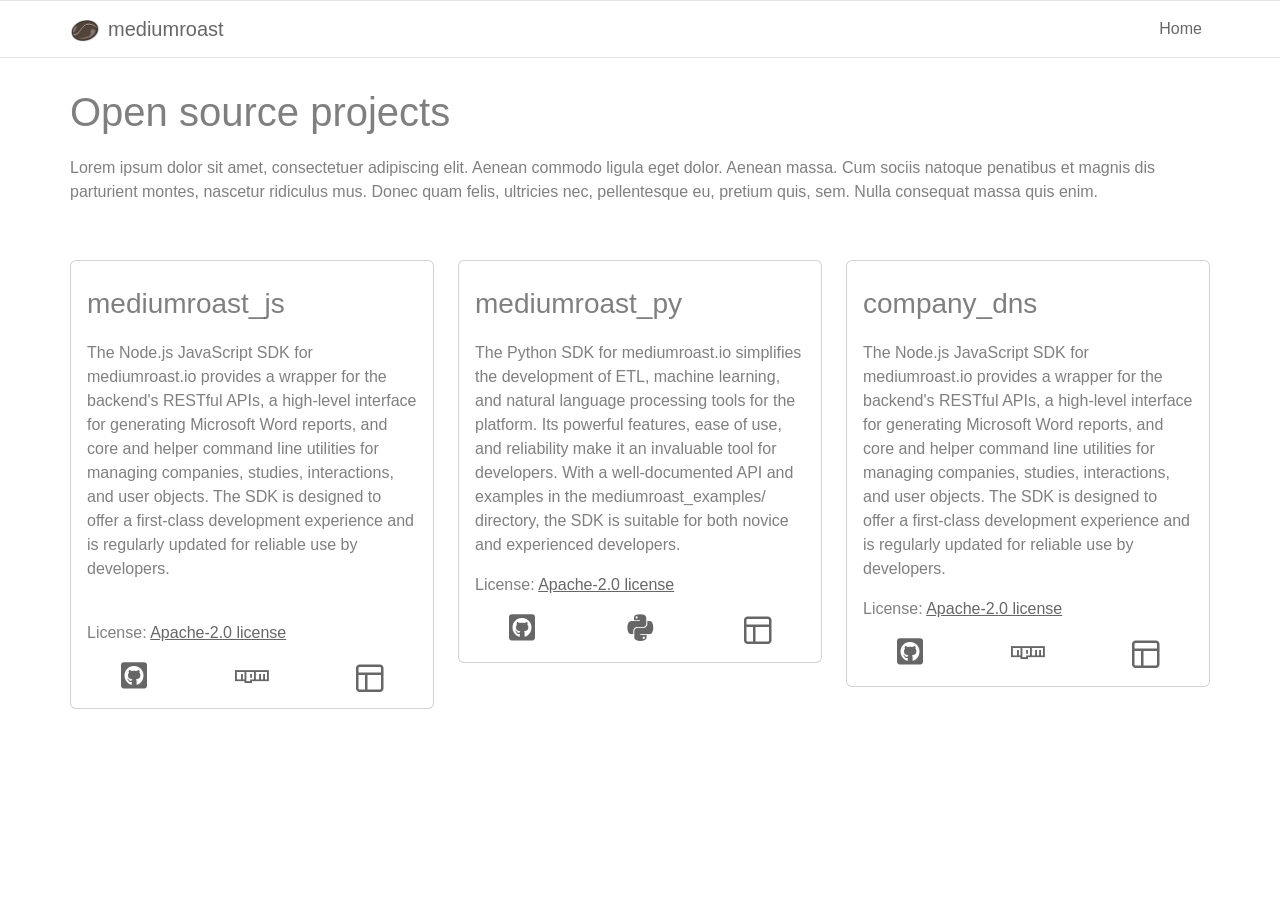
==== docs/index.html @ a60e8c78 "changed to docs from site" ====
<!doctype html><html><head>  <meta charset="utf-8">  <meta name="keywords" content="">  <meta name="description" content="">  <meta name="viewport" content="width=device-width, initial-scale=1.0, viewport-fit=cover"><link rel="canonical" href="https://mediumroast.github.io/"><meta name="robots" content="index, follow">  <link rel="shortcut icon" type="image/png" href="favicon.png">  <link rel="stylesheet" type="text/css" href="./css/bootstrap.min.css?7591"><link rel="stylesheet" type="text/css" href="style.css?7389"><link rel="stylesheet" type="text/css" href="./css/all.min.css"><link rel="stylesheet" type="text/css" href="./css/feather.min.css">  <title>Home</title>  <!-- Analytics --> <!-- Analytics END -->  </head><body><!-- Preloader --><div id="page-loading-blocs-notifaction" class="page-preloader"></div><!-- Preloader END --><!-- Main container --><div class="page-container">  <!-- bloc-0 --><div class="bloc l-bloc b-divider " id="bloc-0"><div class="container bloc-sm bloc-no-padding-lg"><div class="row"><div class="col"><nav class="navbar row navbar-expand-md navbar-light" role="navigation" id="mr-menu-bar"><div class="container-fluid "><a class="navbar-brand" href="./" target="_blank"><img src="img/mr_icon.png" alt="logo" class="me-2" />mediumroast</a><button id="nav-toggle" type="button" class="ui-navbar-toggler navbar-toggler border-0 p-0 ms-auto" aria-expanded="false" aria-label="Toggle navigation" data-bs-toggle="collapse" data-bs-target=".navbar-48901"><span class="navbar-toggler-icon"></span></button><div class="collapse navbar-collapse navbar-48901"><ul class="site-navigation nav navbar-nav ms-auto"><li class="nav-item"><a href="./" class="nav-link">Home</a></li></ul></div></div></nav></div></div></div></div><!-- bloc-0 END --><!-- bloc-1 --><div class="bloc l-bloc" id="bloc-1"><div class="container bloc-lg bloc-sm-lg"><div class="row"><div class="col text-center text-md-start"><h1 class="mg-md">Open source projects</h1><p>Lorem ipsum dolor sit amet, consectetuer adipiscing elit. Aenean commodo ligula eget dolor. Aenean massa. Cum sociis natoque penatibus et magnis dis parturient montes, nascetur ridiculus mus. Donec quam felis, ultricies nec, pellentesque eu, pretium quis, sem. Nulla consequat massa quis enim.</p></div></div></div></div><!-- bloc-1 END --><!-- oss-component-mr-js --><div class="bloc l-bloc" id="oss-component-mr-js"><div class="container bloc-lg bloc-sm-lg"><div class="row"><div class="col-md-4 text-center text-md-start"><div class="card" id="mediumroast-js"><div class="card-body card-body-style"><h3 class="mg-md">mediumroast_js</h3><p>The Node.js JavaScript SDK for mediumroast.io provides a wrapper for the backend's RESTful APIs, a high-level interface for generating Microsoft Word reports, and core and helper command line utilities for managing companies, studies, interactions, and user objects. The SDK is designed to offer a first-class development experience and is regularly updated for reliable use by developers.<br><br></p><p>License: <a href="https://github.com/mediumroast/mediumroast_js/blob/main/LICENSE" target="_blank">Apache-2.0 license</a></p><div class="row"><div class="col"><div class="text-center"><a href="https://github.com/mediumroast/mediumroast_js" target="_blank"><span class="icon-md fab fa-github-square"></span></a></div></div><div class="col"><div class="text-center"><a href="https://www.npmjs.com/package/mediumroast_js" target="_blank"><span class="icon-md fab fa-npm"></span></a></div></div><div class="col"><div class="text-center"><a href="https://mediumroast.github.io/mediumroast_js/" target="_blank"><span class="icon-md feather-icon icon-layout"></span></a></div></div></div></div></div></div><div class="col-md-4 text-center text-md-start"><div class="card" id="mediumroast-py"><div class="card-body"><h3 class="mg-md">mediumroast_py</h3><p>The Python SDK for mediumroast.io simplifies the development of ETL, machine learning, and natural language processing tools for the platform. Its powerful features, ease of use, and reliability make it an invaluable tool for developers. With a well-documented API and examples in the mediumroast_examples/ directory, the SDK is suitable for both novice and experienced developers.</p><p>License: <a href="https://github.com/mediumroast/mediumroast_py/blob/main/LICENSE" target="_blank">Apache-2.0 license</a></p><div class="row"><div class="col"><div class="text-center"><a href="https://github.com/mediumroast/mediumroast_py" target="_blank"><span class="icon-md fab fa-github-square"></span></a></div></div><div class="col"><div class="text-center"><a href="https://www.npmjs.com/package/mediumroast_js" target="_blank"><span class="icon-md fab fa-python"></span></a></div></div><div class="col"><div class="text-center"><a href="https://mediumroast.github.io/mediumroast_py/" target="_blank"><span class="icon-md feather-icon icon-layout"></span></a></div></div></div></div></div></div><div class="col-md-4 text-center text-md-start"><div class="card" id="company-dns"><div class="card-body"><h3 class="mg-md">company_dns</h3><p>The Node.js JavaScript SDK for mediumroast.io provides a wrapper for the backend's RESTful APIs, a high-level interface for generating Microsoft Word reports, and core and helper command line utilities for managing companies, studies, interactions, and user objects. The SDK is designed to offer a first-class development experience and is regularly updated for reliable use by developers.</p><p>License: <a href="https://github.com/mediumroast/mediumroast_js/blob/main/LICENSE" target="_blank">Apache-2.0 license</a></p><div class="row"><div class="col"><div class="text-center"><a href="https://github.com/mediumroast/mediumroast_js" target="_blank"><span class="icon-md fab fa-github-square"></span></a></div></div><div class="col"><div class="text-center"><a href="https://www.npmjs.com/package/mediumroast_js" target="_blank"><span class="icon-md fab fa-npm"></span></a></div></div><div class="col"><div class="text-center"><a href="https://mediumroast.github.io/mediumroast_js/" target="_blank"><span class="icon-md feather-icon icon-layout"></span></a></div></div></div></div></div></div></div></div></div><!-- oss-component-mr-js END --><!-- ScrollToTop Button --><a class="bloc-button btn btn-d scrollToTop" onclick="scrollToTarget('1',this)"><svg xmlns="http://www.w3.org/2000/svg" width="22" height="22" viewBox="0 0 32 32"><path class="scroll-to-top-btn-icon" d="M30,22.656l-14-13-14,13"/></svg></a><!-- ScrollToTop Button END--></div><!-- Main container END -->  <!-- Additional JS --><script src="./js/bootstrap.bundle.min.js?9833"></script><script src="./js/blocs.min.js?2117"></script><script src="./js/lazysizes.min.js" defer></script><!-- Additional JS END --></body></html>
---- docs/style.css ----
/*-----------------------------------------------------------------------------------
	Open Source @ Mediumroast
	About: Open source at mediumroast.io
	Author: Michael Hay
	Version: 1.0
	Built with Blocs
-----------------------------------------------------------------------------------*/
body{margin:0;padding:0;  background:#FFFFFF;  overflow-x:hidden;  -webkit-font-smoothing: antialiased;  -moz-osx-font-smoothing: grayscale;}.page-container{overflow: hidden;} a,button{transition: background .3s ease-in-out;outline: none!important;} a:hover{text-decoration: none; cursor:pointer;}.page-preloader{position: fixed;top: 0;bottom: 0;width: 100%;z-index:100000;background:#FFFFFF url("img/pageload-spinner.gif") no-repeat center center;animation-name: preloader-fade;animation-delay: 2s;animation-duration: 0.5s;animation-fill-mode: both;}.preloader-complete{animation-delay:0.1s;}@keyframes preloader-fade {0% {opacity: 1;visibility: visible;}100% {opacity: 0;visibility: hidden;}}.bloc{width:100%;clear:both;background: 50% 50% no-repeat;padding:0 20px;-webkit-background-size: cover;-moz-background-size: cover;-o-background-size: cover;background-size: cover;position:relative;display:flex;}.bloc .container{padding-left:0;padding-right:0;position:relative;}.bloc-lg{padding:100px 20px;}.bloc-sm{padding:20px;}.d-bloc .card,.l-bloc{color:rgba(0,0,0,.5);}.d-bloc .card button:hover,.l-bloc button:hover{color:rgba(0,0,0,.7);}.l-bloc .icon-round,.l-bloc .icon-square,.l-bloc .icon-rounded,.l-bloc .icon-semi-rounded-a,.l-bloc .icon-semi-rounded-b{border-color:rgba(0,0,0,.7);}.d-bloc .card .divider-h span,.l-bloc .divider-h span{border-color:rgba(0,0,0,.1);}.d-bloc .card .a-btn,.l-bloc .a-btn,.l-bloc .navbar a,.l-bloc a .icon-sm, .l-bloc a .icon-md, .l-bloc a .icon-lg, .l-bloc a .icon-xl, .l-bloc h1 a, .l-bloc h2 a, .l-bloc h3 a, .l-bloc h4 a, .l-bloc h5 a, .l-bloc h6 a, .l-bloc p a{color:rgba(0,0,0,.6);}.d-bloc .card .a-btn:hover,.l-bloc .a-btn:hover,.l-bloc .navbar a:hover, .l-bloc a:hover .icon-sm, .l-bloc a:hover .icon-md, .l-bloc a:hover .icon-lg, .l-bloc a:hover .icon-xl, .l-bloc h1 a:hover, .l-bloc h2 a:hover, .l-bloc h3 a:hover, .l-bloc h4 a:hover, .l-bloc h5 a:hover, .l-bloc h6 a:hover, .l-bloc p a:hover{color:rgba(0,0,0,1);}.l-bloc .navbar-toggle .icon-bar{color:rgba(0,0,0,.6);}.d-bloc .card .btn-wire,.d-bloc .card .btn-wire:hover,.l-bloc .btn-wire,.l-bloc .btn-wire:hover{color:rgba(0,0,0,.7);border-color:rgba(0,0,0,.3);}.b-divider{border-top:1px solid rgba(0,0,0,.1);border-bottom:1px solid rgba(0,0,0,.1);}.dropdown-menu .dropdown-menu{border:none}@media (min-width:576px){.navbar-expand-sm .dropdown-menu .dropdown-menu{border:1px solid rgba(0,0,0,.15);position:absolute;left:100%;top:-7px}.navbar-expand-sm .dropdown-menu .submenu-left{right:100%;left:auto}}@media (min-width:768px){.navbar-expand-md .dropdown-menu .dropdown-menu{border:1px solid rgba(0,0,0,.15);border:1px solid rgba(0,0,0,.15);position:absolute;left:100%;top:-7px}.navbar-expand-md .dropdown-menu .submenu-left{right:100%;left:auto}}@media (min-width:992px){.navbar-expand-lg .dropdown-menu .dropdown-menu{border:1px solid rgba(0,0,0,.15);position:absolute;left:100%;top:-7px}.navbar-expand-lg .dropdown-menu .submenu-left{right:100%;left:auto}}.mg-md{margin-top:10px;margin-bottom:20px;}.btn-d,.btn-d:hover,.btn-d:focus{color:#FFF;background:rgba(0,0,0,.3);}button{outline: none!important;}.icon-md{font-size:30px!important;}.card-sq, .card-sq .card-header, .card-sq .card-footer{border-radius:0;}.card-rd{border-radius:30px;}.card-rd .card-header{border-radius:29px 29px 0 0;}.card-rd .card-footer{border-radius:0 0 29px 29px;}.card-columns .card {margin-bottom: 0.75rem;}@media (min-width: 576px) {.card-columns {-webkit-column-count: 3;-moz-column-count: 3;column-count: 3;-webkit-column-gap: 1.25rem;-moz-column-gap: 1.25rem;column-gap: 1.25rem;orphans: 1;widows: 1;}.card-columns .card {display: inline-block;width: 100%;}}.scrollToTop{width:36px;height:36px;padding:5px;position:fixed;bottom:20px;right:20px;opacity:0;z-index:999;transition: all .3s ease-in-out;pointer-events:none;}.showScrollTop{opacity: 1;pointer-events:all;}.scroll-to-top-btn-icon{fill: none;stroke: #fff;stroke-width: 2px;fill-rule: evenodd;stroke-linecap:round;}h1,h2,h3,h4,h5,h6,p,label,.btn,a{font-family:"Helvetica";}.container{max-width:1140px;}.navbar-brand img{width:30px;}.card-body-style{height:447px;}@media (min-width: 576px) {  .bloc-xxl-sm{padding:200px 20px;}  .bloc-xl-sm{padding:150px 20px;}  .bloc-lg-sm{padding:100px 20px;}  .bloc-md-sm{padding:50px 20px;}  .bloc-sm-sm{padding:20px;}  .bloc-no-padding-sm{padding:0 20px;}}@media (min-width: 768px) {  .bloc-xxl-md{padding:200px 20px;}  .bloc-xl-md{padding:150px 20px;}  .bloc-lg-md{padding:100px 20px;}  .bloc-md-md{padding:50px 20px;}  .bloc-sm-md{padding:20px 20px;}  .bloc-no-padding-md{padding:0 20px;}}@media (min-width: 992px) {  .bloc-xxl-lg{padding:200px 20px;}  .bloc-xl-lg{padding:150px 20px;}  .bloc-lg-lg{padding:100px 20px;}  .bloc-md-lg{padding:50px 20px;}  .bloc-sm-lg{padding:20px;}  .bloc-no-padding-lg{padding:0 20px;}}@media (max-width: 1024px){  .bloc.full-width-bloc, .bloc-tile-2.full-width-bloc .container, .bloc-tile-3.full-width-bloc .container, .bloc-tile-4.full-width-bloc .container{ padding-left: 0;   padding-right: 0;  }}@media (max-width: 991px){  .container{width:100%;}  .bloc{padding-left: constant(safe-area-inset-left);padding-right: constant(safe-area-inset-right);}   .bloc-group, .bloc-group .bloc{display:block;width:100%;}}@media (max-width: 767px){  .bloc-tile-2 .container, .bloc-tile-3 .container, .bloc-tile-4 .container{ padding-left:0;padding-right:0;  }  .btn-dwn{   display:none;   }  .voffset{ margin-top:5px;  }  .voffset-md{ margin-top:20px;  }  .voffset-lg{ margin-top:30px;  }  form{ padding:5px;  }  .close-lightbox{ display:inline-block;  }  .blocsapp-device-iphone5{ background-size: 216px 425px; padding-top:60px; width:216px; height:425px;  }  .blocsapp-device-iphone5 img{ width: 180px; height: 320px;  }}@media (max-width: 575px){.footer-link{text-align:center;}}
---- docs/css/feather.min.css ----
@font-face{font-family:"feather";src:url(../fonts/feather-webfont.eot);src:url(../fonts/feather-webfont.eot?#iefix) format("embedded-opentype"),url(../fonts/feather-webfont.woff) format("woff"),url(../fonts/feather-webfont.ttf) format("truetype"),url(../fonts/feather-webfont.svg#feather) format("svg");font-weight:400;font-style:normal}.feather-icon{display:inline-block;font-family:"feather";font-style:normal;font-weight:400;font-variant:normal;text-transform:none;speak:none;line-height:1;-webkit-font-smoothing:antialiased;-moz-osx-font-smoothing:grayscale}.icon-eye:before{content:"\e000"}.icon-paper-clip:before{content:"\e001"}.icon-mail:before{content:"\e002";content:\e002}.icon-toggle:before{content:"\e003"}.icon-layout:before{content:"\e004"}.icon-link:before{content:"\e005"}.icon-bell:before{content:"\e006"}.icon-lock:before{content:"\e007"}.icon-unlock:before{content:"\e008"}.icon-ribbon:before{content:"\e009"}.icon-image:before{content:"\e010"}.icon-signal:before{content:"\e011"}.icon-target:before{content:"\e012"}.icon-clipboard:before{content:"\e013"}.icon-clock:before{content:"\e014";content:\e014}.icon-watch:before{content:"\e015"}.icon-air-play:before{content:"\e016"}.icon-camera:before{content:"\e017"}.icon-video:before{content:"\e018"}.icon-disc:before{content:"\e019"}.icon-printer:before{content:"\e020"}.icon-monitor:before{content:"\e021"}.icon-server:before{content:"\e022"}.icon-cog:before{content:"\e023"}.icon-heart:before{content:"\e024"}.icon-paragraph:before{content:"\e025"}.icon-align-justify:before{content:"\e026"}.icon-align-left:before{content:"\e027"}.icon-align-center:before{content:"\e028"}.icon-align-right:before{content:"\e029"}.icon-book:before{content:"\e030"}.icon-layers:before{content:"\e031"}.icon-stack:before{content:"\e032"}.icon-stack-2:before{content:"\e033"}.icon-paper:before{content:"\e034"}.icon-paper-stack:before{content:"\e035"}.icon-search:before{content:"\e036"}.icon-zoom-in:before{content:"\e037"}.icon-zoom-out:before{content:"\e038"}.icon-reply:before{content:"\e039"}.icon-circle-plus:before{content:"\e040"}.icon-circle-minus:before{content:"\e041"}.icon-circle-check:before{content:"\e042"}.icon-circle-cross:before{content:"\e043"}.icon-square-plus:before{content:"\e044"}.icon-square-minus:before{content:"\e045"}.icon-square-check:before{content:"\e046"}.icon-square-cross:before{content:"\e047"}.icon-microphone:before{content:"\e048"}.icon-record:before{content:"\e049"}.icon-skip-back:before{content:"\e050"}.icon-rewind:before{content:"\e051"}.icon-play:before{content:"\e052"}.icon-pause:before{content:"\e053"}.icon-stop:before{content:"\e054"}.icon-fast-forward:before{content:"\e055"}.icon-skip-forward:before{content:"\e056"}.icon-shuffle:before{content:"\e057"}.icon-repeat:before{content:"\e058"}.icon-folder:before{content:"\e059"}.icon-umbrella:before{content:"\e060"}.icon-moon:before{content:"\e061"}.icon-thermometer:before{content:"\e062"}.icon-drop:before{content:"\e063"}.icon-sun:before{content:"\e064"}.icon-cloud:before{content:"\e065"}.icon-cloud-upload:before{content:"\e066"}.icon-cloud-download:before{content:"\e067"}.icon-upload:before{content:"\e068"}.icon-download:before{content:"\e069"}.icon-location:before{content:"\e070"}.icon-location-2:before{content:"\e071"}.icon-map:before{content:"\e072"}.icon-battery:before{content:"\e073"}.icon-head:before{content:"\e074"}.icon-briefcase:before{content:"\e075"}.icon-speech-bubble:before{content:"\e076"}.icon-anchor:before{content:"\e077"}.icon-globe:before{content:"\e078"}.icon-box:before{content:"\e079"}.icon-reload:before{content:"\e080"}.icon-share:before{content:"\e081"}.icon-marquee:before{content:"\e082"}.icon-marquee-plus:before{content:"\e083"}.icon-marquee-minus:before{content:"\e084"}.icon-tag:before{content:"\e085"}.icon-power:before{content:"\e086"}.icon-command:before{content:"\e087"}.icon-alt:before{content:"\e088"}.icon-esc:before{content:"\e089"}.icon-bar-graph:before{content:"\e090"}.icon-bar-graph-2:before{content:"\e091"}.icon-pie-graph:before{content:"\e092"}.icon-star:before{content:"\e093"}.icon-arrow-left:before{content:"\e094"}.icon-arrow-right:before{content:"\e095"}.icon-arrow-up:before{content:"\e096"}.icon-arrow-down:before{content:"\e097"}.icon-volume:before{content:"\e098"}.icon-mute:before{content:"\e099"}.icon-content-right:before{content:"\e100"}.icon-content-left:before{content:"\e101"}.icon-grid:before{content:"\e102"}.icon-grid-2:before{content:"\e103"}.icon-columns:before{content:"\e104"}.icon-loader:before{content:"\e105"}.icon-bag:before{content:"\e106"}.icon-ban:before{content:"\e107"}.icon-flag:before{content:"\e108"}.icon-trash:before{content:"\e109"}.icon-expand:before{content:"\e110"}.icon-contract:before{content:"\e111"}.icon-maximize:before{content:"\e112"}.icon-minimize:before{content:"\e113"}.icon-plus:before{content:"\e114"}.icon-minus:before{content:"\e115"}.icon-check:before{content:"\e116"}.icon-cross:before{content:"\e117"}.icon-move:before{content:"\e118"}.icon-delete:before{content:"\e119"}.icon-menu:before{content:"\e120"}.icon-archive:before{content:"\e121"}.icon-inbox:before{content:"\e122"}.icon-outbox:before{content:"\e123"}.icon-file:before{content:"\e124"}.icon-file-add:before{content:"\e125"}.icon-file-subtract:before{content:"\e126"}.icon-help:before{content:"\e127"}.icon-open:before{content:"\e128"}.icon-ellipsis:before{content:"\e129"}
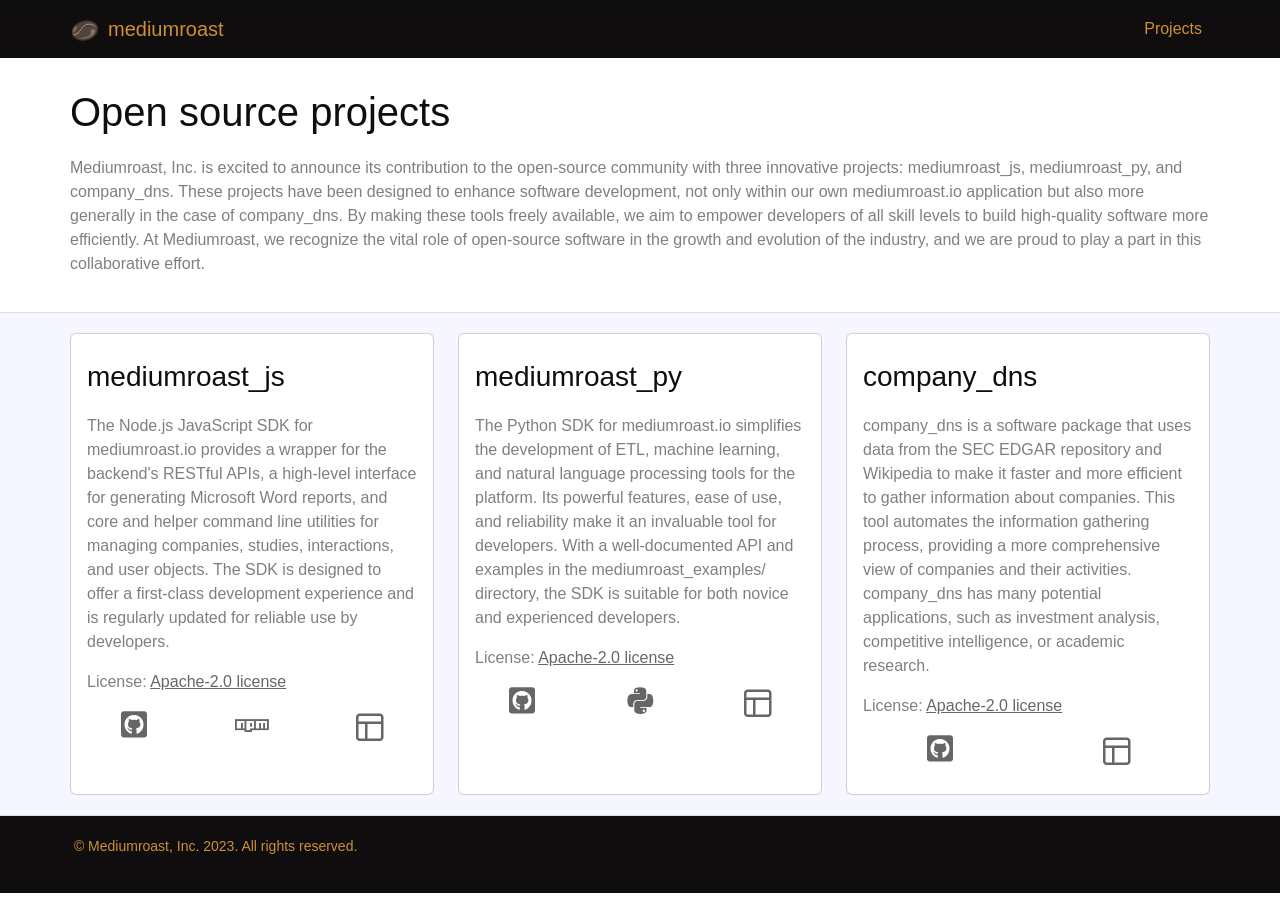
==== commit 67317397: "completed the basics of the open source site" ====
--- a/docs/index.html
+++ b/docs/index.html
@@ -1 +1 @@
-<!doctype html><html><head>  <meta charset="utf-8">  <meta name="keywords" content="">  <meta name="description" content="">  <meta name="viewport" content="width=device-width, initial-scale=1.0, viewport-fit=cover"><link rel="canonical" href="https://mediumroast.github.io/"><meta name="robots" content="index, follow">  <link rel="shortcut icon" type="image/png" href="favicon.png">  <link rel="stylesheet" type="text/css" href="./css/bootstrap.min.css?7591"><link rel="stylesheet" type="text/css" href="style.css?7389"><link rel="stylesheet" type="text/css" href="./css/all.min.css"><link rel="stylesheet" type="text/css" href="./css/feather.min.css">  <title>Home</title>  <!-- Analytics --> <!-- Analytics END -->  </head><body><!-- Preloader --><div id="page-loading-blocs-notifaction" class="page-preloader"></div><!-- Preloader END --><!-- Main container --><div class="page-container">  <!-- bloc-0 --><div class="bloc l-bloc b-divider " id="bloc-0"><div class="container bloc-sm bloc-no-padding-lg"><div class="row"><div class="col"><nav class="navbar row navbar-expand-md navbar-light" role="navigation" id="mr-menu-bar"><div class="container-fluid "><a class="navbar-brand" href="./" target="_blank"><img src="img/mr_icon.png" alt="logo" class="me-2" />mediumroast</a><button id="nav-toggle" type="button" class="ui-navbar-toggler navbar-toggler border-0 p-0 ms-auto" aria-expanded="false" aria-label="Toggle navigation" data-bs-toggle="collapse" data-bs-target=".navbar-48901"><span class="navbar-toggler-icon"></span></button><div class="collapse navbar-collapse navbar-48901"><ul class="site-navigation nav navbar-nav ms-auto"><li class="nav-item"><a href="./" class="nav-link">Home</a></li></ul></div></div></nav></div></div></div></div><!-- bloc-0 END --><!-- bloc-1 --><div class="bloc l-bloc" id="bloc-1"><div class="container bloc-lg bloc-sm-lg"><div class="row"><div class="col text-center text-md-start"><h1 class="mg-md">Open source projects</h1><p>Lorem ipsum dolor sit amet, consectetuer adipiscing elit. Aenean commodo ligula eget dolor. Aenean massa. Cum sociis natoque penatibus et magnis dis parturient montes, nascetur ridiculus mus. Donec quam felis, ultricies nec, pellentesque eu, pretium quis, sem. Nulla consequat massa quis enim.</p></div></div></div></div><!-- bloc-1 END --><!-- oss-component-mr-js --><div class="bloc l-bloc" id="oss-component-mr-js"><div class="container bloc-lg bloc-sm-lg"><div class="row"><div class="col-md-4 text-center text-md-start"><div class="card" id="mediumroast-js"><div class="card-body card-body-style"><h3 class="mg-md">mediumroast_js</h3><p>The Node.js JavaScript SDK for mediumroast.io provides a wrapper for the backend's RESTful APIs, a high-level interface for generating Microsoft Word reports, and core and helper command line utilities for managing companies, studies, interactions, and user objects. The SDK is designed to offer a first-class development experience and is regularly updated for reliable use by developers.<br><br></p><p>License: <a href="https://github.com/mediumroast/mediumroast_js/blob/main/LICENSE" target="_blank">Apache-2.0 license</a></p><div class="row"><div class="col"><div class="text-center"><a href="https://github.com/mediumroast/mediumroast_js" target="_blank"><span class="icon-md fab fa-github-square"></span></a></div></div><div class="col"><div class="text-center"><a href="https://www.npmjs.com/package/mediumroast_js" target="_blank"><span class="icon-md fab fa-npm"></span></a></div></div><div class="col"><div class="text-center"><a href="https://mediumroast.github.io/mediumroast_js/" target="_blank"><span class="icon-md feather-icon icon-layout"></span></a></div></div></div></div></div></div><div class="col-md-4 text-center text-md-start"><div class="card" id="mediumroast-py"><div class="card-body"><h3 class="mg-md">mediumroast_py</h3><p>The Python SDK for mediumroast.io simplifies the development of ETL, machine learning, and natural language processing tools for the platform. Its powerful features, ease of use, and reliability make it an invaluable tool for developers. With a well-documented API and examples in the mediumroast_examples/ directory, the SDK is suitable for both novice and experienced developers.</p><p>License: <a href="https://github.com/mediumroast/mediumroast_py/blob/main/LICENSE" target="_blank">Apache-2.0 license</a></p><div class="row"><div class="col"><div class="text-center"><a href="https://github.com/mediumroast/mediumroast_py" target="_blank"><span class="icon-md fab fa-github-square"></span></a></div></div><div class="col"><div class="text-center"><a href="https://www.npmjs.com/package/mediumroast_js" target="_blank"><span class="icon-md fab fa-python"></span></a></div></div><div class="col"><div class="text-center"><a href="https://mediumroast.github.io/mediumroast_py/" target="_blank"><span class="icon-md feather-icon icon-layout"></span></a></div></div></div></div></div></div><div class="col-md-4 text-center text-md-start"><div class="card" id="company-dns"><div class="card-body"><h3 class="mg-md">company_dns</h3><p>The Node.js JavaScript SDK for mediumroast.io provides a wrapper for the backend's RESTful APIs, a high-level interface for generating Microsoft Word reports, and core and helper command line utilities for managing companies, studies, interactions, and user objects. The SDK is designed to offer a first-class development experience and is regularly updated for reliable use by developers.</p><p>License: <a href="https://github.com/mediumroast/mediumroast_js/blob/main/LICENSE" target="_blank">Apache-2.0 license</a></p><div class="row"><div class="col"><div class="text-center"><a href="https://github.com/mediumroast/mediumroast_js" target="_blank"><span class="icon-md fab fa-github-square"></span></a></div></div><div class="col"><div class="text-center"><a href="https://www.npmjs.com/package/mediumroast_js" target="_blank"><span class="icon-md fab fa-npm"></span></a></div></div><div class="col"><div class="text-center"><a href="https://mediumroast.github.io/mediumroast_js/" target="_blank"><span class="icon-md feather-icon icon-layout"></span></a></div></div></div></div></div></div></div></div></div><!-- oss-component-mr-js END --><!-- ScrollToTop Button --><a class="bloc-button btn btn-d scrollToTop" onclick="scrollToTarget('1',this)"><svg xmlns="http://www.w3.org/2000/svg" width="22" height="22" viewBox="0 0 32 32"><path class="scroll-to-top-btn-icon" d="M30,22.656l-14-13-14,13"/></svg></a><!-- ScrollToTop Button END--></div><!-- Main container END -->  <!-- Additional JS --><script src="./js/bootstrap.bundle.min.js?9833"></script><script src="./js/blocs.min.js?2117"></script><script src="./js/lazysizes.min.js" defer></script><!-- Additional JS END --></body></html>+<!doctype html><html><head>  <meta charset="utf-8">  <meta name="keywords" content="">  <meta name="description" content="">  <meta name="viewport" content="width=device-width, initial-scale=1.0, viewport-fit=cover"><link rel="canonical" href="https://mediumroast.github.io/"><meta name="robots" content="index, follow">  <link rel="shortcut icon" type="image/png" href="favicon.png">  <link rel="stylesheet" type="text/css" href="./css/bootstrap.min.css?842"><link rel="stylesheet" type="text/css" href="style.css?6631"><link rel="stylesheet" type="text/css" href="./css/animate.min.css?9367"><link rel="stylesheet" type="text/css" href="./css/all.min.css"><link rel="stylesheet" type="text/css" href="./css/feather.min.css">  <title>Home</title>  <!-- Analytics --> <!-- Analytics END -->  </head><body><!-- Preloader --><div id="page-loading-blocs-notifaction" class="page-preloader"></div><!-- Preloader END --><!-- Main container --><div class="page-container">  <!-- bloc-0 --><div class="bloc b-divider sticky-nav bgc-onyx d-bloc" id="bloc-0"><div class="container bloc-sm bloc-no-padding-lg"><div class="row"><div class="col"><nav class="navbar row navbar-expand-md navbar-light" role="navigation" id="mr-menu-bar"><div class="container-fluid "><a class="navbar-brand ltc-satin-sheen-gold" href="./" target="_blank"><img src="img/mr_icon.png" alt="logo" class="me-2" />mediumroast</a><button id="nav-toggle" type="button" class="ui-navbar-toggler navbar-toggler border-0 p-0 ms-auto" aria-expanded="false" aria-label="Toggle navigation" data-bs-toggle="collapse" data-bs-target=".navbar-48901"><span class="navbar-toggler-icon"></span></button><div class="collapse navbar-collapse navbar-48901"><ul class="site-navigation nav navbar-nav ms-auto"><li class="nav-item"><a href="./" class="nav-link a-btn ltc-satin-sheen-gold">Projects</a></li></ul></div></div></nav></div></div></div></div><!-- bloc-0 END --><!-- bloc-1 --><div class="bloc bgc-white l-bloc" id="bloc-1"><div class="container bloc-lg bloc-sm-lg"><div class="row"><div class="col text-center text-md-start"><h1 class="mg-md tc-onyx">Open source projects</h1><p>Mediumroast, Inc. is excited to announce its contribution to the open-source community with three innovative projects: mediumroast_js, mediumroast_py, and company_dns. These projects have been designed to enhance software development, not only within our own mediumroast.io application but also more generally in the case of company_dns. By making these tools freely available, we aim to empower developers of all skill levels to build high-quality software more efficiently. At Mediumroast, we recognize the vital role of open-source software in the growth and evolution of the industry, and we are proud to play a part in this collaborative effort.</p></div></div></div></div><!-- bloc-1 END --><!-- oss-component-mr-js --><div class="bloc bgc-ghost-white l-bloc b-divider" id="oss-component-mr-js"><div class="container bloc-lg bloc-sm-lg"><div class="row"><div class="col-md-4 text-center text-md-start"><div class="card" id="mediumroast-js"><div class="card-body card-body-style mr_card"><h3 class="mg-md tc-onyx">mediumroast_js</h3><p>The Node.js JavaScript SDK for mediumroast.io provides a wrapper for the backend's RESTful APIs, a high-level interface for generating Microsoft Word reports, and core and helper command line utilities for managing companies, studies, interactions, and user objects. The SDK is designed to offer a first-class development experience and is regularly updated for reliable use by developers.<br></p><p>License: <a href="https://github.com/mediumroast/mediumroast_js/blob/main/LICENSE" target="_blank">Apache-2.0 license</a></p><div class="row"><div class="col"><div class="text-center"><a href="https://github.com/mediumroast/mediumroast_js" target="_blank"><span class="icon-md fab fa-github-square"></span></a></div></div><div class="col"><div class="text-center"><a href="https://www.npmjs.com/package/mediumroast_js" target="_blank"><span class="icon-md fab fa-npm"></span></a></div></div><div class="col"><div class="text-center"><a href="https://mediumroast.github.io/mediumroast_js/" target="_blank"><span class="icon-md feather-icon icon-layout"></span></a></div></div></div></div></div></div><div class="col-md-4 text-center text-md-start"><div class="card" id="mediumroast-py"><div class="card-body mr_card"><h3 class="mg-md tc-onyx">mediumroast_py</h3><p>The Python SDK for mediumroast.io simplifies the development of ETL, machine learning, and natural language processing tools for the platform. Its powerful features, ease of use, and reliability make it an invaluable tool for developers. With a well-documented API and examples in the mediumroast_examples/ directory, the SDK is suitable for both novice and experienced developers.</p><p>License: <a href="https://github.com/mediumroast/mediumroast_py/blob/main/LICENSE" target="_blank">Apache-2.0 license</a></p><div class="row"><div class="col"><div class="text-center"><a href="https://github.com/mediumroast/mediumroast_py" target="_blank"><span class="icon-md fab fa-github-square"></span></a></div></div><div class="col"><div class="text-center"><a href="https://pypi.org/project/mediumroast-py/" target="_blank"><span class="icon-md fab fa-python"></span></a></div></div><div class="col"><div class="text-center"><a href="https://mediumroast.github.io/mediumroast_py/" target="_blank"><span class="icon-md feather-icon icon-layout"></span></a></div></div></div></div></div></div><div class="col-md-4 text-center text-md-start"><div class="card" id="company-dns"><div class="card-body card-body-3-style mr_card "><h3 class="mg-md tc-onyx">company_dns</h3><p>company_dns is a software package that uses data from the SEC EDGAR repository and Wikipedia to make it faster and more efficient to gather information about companies. This tool automates the information gathering process, providing a more comprehensive view of companies and their activities. company_dns has many potential applications, such as investment analysis, competitive intelligence, or academic research.</p><p>License: <a href="https://github.com/miha42-github/company_dns/blob/main/LICENSE" target="_blank">Apache-2.0 license</a></p><div class="row"><div class="col"><div class="text-center"><a href="https://github.com/miha42-github/company_dns" target="_blank"><span class="icon-md fab fa-github-square"></span></a></div></div><div class="col"><div class="text-center"><a href="https://miha42-github.github.io/company_dns/" target="_blank"><span class="icon-md feather-icon icon-layout"></span></a></div></div></div></div></div></div></div></div></div><!-- oss-component-mr-js END --><!-- ScrollToTop Button --><a class="bloc-button btn btn-d scrollToTop" onclick="scrollToTarget('1',this)"><svg xmlns="http://www.w3.org/2000/svg" width="22" height="22" viewBox="0 0 32 32"><path class="scroll-to-top-btn-icon" d="M30,22.656l-14-13-14,13"/></svg></a><!-- ScrollToTop Button END--><!-- bloc-3 --><div class="bloc bgc-onyx tc-satin-sheen-gold d-bloc" id="bloc-3"><div class="container bloc-lg bloc-sm-lg"><div class="row"><div class="col text-center text-md-start"><p class="p-style">&nbsp;© Mediumroast, Inc. 2023. All rights reserved.</p></div></div></div></div><!-- bloc-3 END --></div><!-- Main container END -->  <!-- Additional JS --><script src="./js/bootstrap.bundle.min.js?8247"></script><script src="./js/blocs.min.js?1770"></script><script src="./js/lazysizes.min.js" defer></script><!-- Additional JS END --></body></html>
--- a/docs/style.css
+++ b/docs/style.css
@@ -5,4 +5,4 @@
 	Version: 1.0
 	Built with Blocs
 -----------------------------------------------------------------------------------*/
-body{margin:0;padding:0;  background:#FFFFFF;  overflow-x:hidden;  -webkit-font-smoothing: antialiased;  -moz-osx-font-smoothing: grayscale;}.page-container{overflow: hidden;} a,button{transition: background .3s ease-in-out;outline: none!important;} a:hover{text-decoration: none; cursor:pointer;}.page-preloader{position: fixed;top: 0;bottom: 0;width: 100%;z-index:100000;background:#FFFFFF url("img/pageload-spinner.gif") no-repeat center center;animation-name: preloader-fade;animation-delay: 2s;animation-duration: 0.5s;animation-fill-mode: both;}.preloader-complete{animation-delay:0.1s;}@keyframes preloader-fade {0% {opacity: 1;visibility: visible;}100% {opacity: 0;visibility: hidden;}}.bloc{width:100%;clear:both;background: 50% 50% no-repeat;padding:0 20px;-webkit-background-size: cover;-moz-background-size: cover;-o-background-size: cover;background-size: cover;position:relative;display:flex;}.bloc .container{padding-left:0;padding-right:0;position:relative;}.bloc-lg{padding:100px 20px;}.bloc-sm{padding:20px;}.d-bloc .card,.l-bloc{color:rgba(0,0,0,.5);}.d-bloc .card button:hover,.l-bloc button:hover{color:rgba(0,0,0,.7);}.l-bloc .icon-round,.l-bloc .icon-square,.l-bloc .icon-rounded,.l-bloc .icon-semi-rounded-a,.l-bloc .icon-semi-rounded-b{border-color:rgba(0,0,0,.7);}.d-bloc .card .divider-h span,.l-bloc .divider-h span{border-color:rgba(0,0,0,.1);}.d-bloc .card .a-btn,.l-bloc .a-btn,.l-bloc .navbar a,.l-bloc a .icon-sm, .l-bloc a .icon-md, .l-bloc a .icon-lg, .l-bloc a .icon-xl, .l-bloc h1 a, .l-bloc h2 a, .l-bloc h3 a, .l-bloc h4 a, .l-bloc h5 a, .l-bloc h6 a, .l-bloc p a{color:rgba(0,0,0,.6);}.d-bloc .card .a-btn:hover,.l-bloc .a-btn:hover,.l-bloc .navbar a:hover, .l-bloc a:hover .icon-sm, .l-bloc a:hover .icon-md, .l-bloc a:hover .icon-lg, .l-bloc a:hover .icon-xl, .l-bloc h1 a:hover, .l-bloc h2 a:hover, .l-bloc h3 a:hover, .l-bloc h4 a:hover, .l-bloc h5 a:hover, .l-bloc h6 a:hover, .l-bloc p a:hover{color:rgba(0,0,0,1);}.l-bloc .navbar-toggle .icon-bar{color:rgba(0,0,0,.6);}.d-bloc .card .btn-wire,.d-bloc .card .btn-wire:hover,.l-bloc .btn-wire,.l-bloc .btn-wire:hover{color:rgba(0,0,0,.7);border-color:rgba(0,0,0,.3);}.b-divider{border-top:1px solid rgba(0,0,0,.1);border-bottom:1px solid rgba(0,0,0,.1);}.dropdown-menu .dropdown-menu{border:none}@media (min-width:576px){.navbar-expand-sm .dropdown-menu .dropdown-menu{border:1px solid rgba(0,0,0,.15);position:absolute;left:100%;top:-7px}.navbar-expand-sm .dropdown-menu .submenu-left{right:100%;left:auto}}@media (min-width:768px){.navbar-expand-md .dropdown-menu .dropdown-menu{border:1px solid rgba(0,0,0,.15);border:1px solid rgba(0,0,0,.15);position:absolute;left:100%;top:-7px}.navbar-expand-md .dropdown-menu .submenu-left{right:100%;left:auto}}@media (min-width:992px){.navbar-expand-lg .dropdown-menu .dropdown-menu{border:1px solid rgba(0,0,0,.15);position:absolute;left:100%;top:-7px}.navbar-expand-lg .dropdown-menu .submenu-left{right:100%;left:auto}}.mg-md{margin-top:10px;margin-bottom:20px;}.btn-d,.btn-d:hover,.btn-d:focus{color:#FFF;background:rgba(0,0,0,.3);}button{outline: none!important;}.icon-md{font-size:30px!important;}.card-sq, .card-sq .card-header, .card-sq .card-footer{border-radius:0;}.card-rd{border-radius:30px;}.card-rd .card-header{border-radius:29px 29px 0 0;}.card-rd .card-footer{border-radius:0 0 29px 29px;}.card-columns .card {margin-bottom: 0.75rem;}@media (min-width: 576px) {.card-columns {-webkit-column-count: 3;-moz-column-count: 3;column-count: 3;-webkit-column-gap: 1.25rem;-moz-column-gap: 1.25rem;column-gap: 1.25rem;orphans: 1;widows: 1;}.card-columns .card {display: inline-block;width: 100%;}}.scrollToTop{width:36px;height:36px;padding:5px;position:fixed;bottom:20px;right:20px;opacity:0;z-index:999;transition: all .3s ease-in-out;pointer-events:none;}.showScrollTop{opacity: 1;pointer-events:all;}.scroll-to-top-btn-icon{fill: none;stroke: #fff;stroke-width: 2px;fill-rule: evenodd;stroke-linecap:round;}h1,h2,h3,h4,h5,h6,p,label,.btn,a{font-family:"Helvetica";}.container{max-width:1140px;}.navbar-brand img{width:30px;}.card-body-style{height:447px;}@media (min-width: 576px) {  .bloc-xxl-sm{padding:200px 20px;}  .bloc-xl-sm{padding:150px 20px;}  .bloc-lg-sm{padding:100px 20px;}  .bloc-md-sm{padding:50px 20px;}  .bloc-sm-sm{padding:20px;}  .bloc-no-padding-sm{padding:0 20px;}}@media (min-width: 768px) {  .bloc-xxl-md{padding:200px 20px;}  .bloc-xl-md{padding:150px 20px;}  .bloc-lg-md{padding:100px 20px;}  .bloc-md-md{padding:50px 20px;}  .bloc-sm-md{padding:20px 20px;}  .bloc-no-padding-md{padding:0 20px;}}@media (min-width: 992px) {  .bloc-xxl-lg{padding:200px 20px;}  .bloc-xl-lg{padding:150px 20px;}  .bloc-lg-lg{padding:100px 20px;}  .bloc-md-lg{padding:50px 20px;}  .bloc-sm-lg{padding:20px;}  .bloc-no-padding-lg{padding:0 20px;}}@media (max-width: 1024px){  .bloc.full-width-bloc, .bloc-tile-2.full-width-bloc .container, .bloc-tile-3.full-width-bloc .container, .bloc-tile-4.full-width-bloc .container{ padding-left: 0;   padding-right: 0;  }}@media (max-width: 991px){  .container{width:100%;}  .bloc{padding-left: constant(safe-area-inset-left);padding-right: constant(safe-area-inset-right);}   .bloc-group, .bloc-group .bloc{display:block;width:100%;}}@media (max-width: 767px){  .bloc-tile-2 .container, .bloc-tile-3 .container, .bloc-tile-4 .container{ padding-left:0;padding-right:0;  }  .btn-dwn{   display:none;   }  .voffset{ margin-top:5px;  }  .voffset-md{ margin-top:20px;  }  .voffset-lg{ margin-top:30px;  }  form{ padding:5px;  }  .close-lightbox{ display:inline-block;  }  .blocsapp-device-iphone5{ background-size: 216px 425px; padding-top:60px; width:216px; height:425px;  }  .blocsapp-device-iphone5 img{ width: 180px; height: 320px;  }}@media (max-width: 575px){.footer-link{text-align:center;}}+body{margin:0;padding:0;  background:#FFFFFF;  overflow-x:hidden;  -webkit-font-smoothing: antialiased;  -moz-osx-font-smoothing: grayscale;}.page-container{overflow: hidden;} a,button{transition: background .3s ease-in-out;outline: none!important;} a:hover{text-decoration: none; cursor:pointer;}.page-preloader{position: fixed;top: 0;bottom: 0;width: 100%;z-index:100000;background:#FFFFFF url("img/pageload-spinner.gif") no-repeat center center;animation-name: preloader-fade;animation-delay: 2s;animation-duration: 0.5s;animation-fill-mode: both;}.preloader-complete{animation-delay:0.1s;}@keyframes preloader-fade {0% {opacity: 1;visibility: visible;}100% {opacity: 0;visibility: hidden;}}.bloc{width:100%;clear:both;background: 50% 50% no-repeat;padding:0 20px;-webkit-background-size: cover;-moz-background-size: cover;-o-background-size: cover;background-size: cover;position:relative;display:flex;}.bloc .container{padding-left:0;padding-right:0;position:relative;}.bloc-lg{padding:100px 20px;}.bloc-sm{padding:20px;}.d-bloc{color:rgba(255,255,255,.7);}.d-bloc button:hover{color:rgba(255,255,255,.9);}.d-bloc .icon-round,.d-bloc .icon-square,.d-bloc .icon-rounded,.d-bloc .icon-semi-rounded-a,.d-bloc .icon-semi-rounded-b{border-color:rgba(255,255,255,.9);}.d-bloc .divider-h span{border-color:rgba(255,255,255,.2);}.d-bloc .a-btn,.d-bloc .navbar a, .d-bloc a .icon-sm, .d-bloc a .icon-md, .d-bloc a .icon-lg, .d-bloc a .icon-xl, .d-bloc h1 a, .d-bloc h2 a, .d-bloc h3 a, .d-bloc h4 a, .d-bloc h5 a, .d-bloc h6 a, .d-bloc p a{color:rgba(255,255,255,.6);}.d-bloc .a-btn:hover,.d-bloc .navbar a:hover,.d-bloc a:hover .icon-sm, .d-bloc a:hover .icon-md, .d-bloc a:hover .icon-lg, .d-bloc a:hover .icon-xl, .d-bloc h1 a:hover, .d-bloc h2 a:hover, .d-bloc h3 a:hover, .d-bloc h4 a:hover, .d-bloc h5 a:hover, .d-bloc h6 a:hover, .d-bloc p a:hover{color:rgba(255,255,255,1);}.d-bloc .navbar-toggle .icon-bar{background:rgba(255,255,255,1);}.d-bloc .btn-wire,.d-bloc .btn-wire:hover{color:rgba(255,255,255,1);border-color:rgba(255,255,255,1);}.d-bloc .card{color:rgba(0,0,0,.5);}.d-bloc .card button:hover{color:rgba(0,0,0,.7);}.d-bloc .card icon{border-color:rgba(0,0,0,.7);}.d-bloc .card .divider-h span{border-color:rgba(0,0,0,.1);}.d-bloc .card .a-btn{color:rgba(0,0,0,.6);}.d-bloc .card .a-btn:hover{color:rgba(0,0,0,1);}.d-bloc .card .btn-wire, .d-bloc .card .btn-wire:hover{color:rgba(0,0,0,.7);border-color:rgba(0,0,0,.3);}.d-bloc .card,.l-bloc{color:rgba(0,0,0,.5);}.d-bloc .card button:hover,.l-bloc button:hover{color:rgba(0,0,0,.7);}.l-bloc .icon-round,.l-bloc .icon-square,.l-bloc .icon-rounded,.l-bloc .icon-semi-rounded-a,.l-bloc .icon-semi-rounded-b{border-color:rgba(0,0,0,.7);}.d-bloc .card .divider-h span,.l-bloc .divider-h span{border-color:rgba(0,0,0,.1);}.d-bloc .card .a-btn,.l-bloc .a-btn,.l-bloc .navbar a,.l-bloc a .icon-sm, .l-bloc a .icon-md, .l-bloc a .icon-lg, .l-bloc a .icon-xl, .l-bloc h1 a, .l-bloc h2 a, .l-bloc h3 a, .l-bloc h4 a, .l-bloc h5 a, .l-bloc h6 a, .l-bloc p a{color:rgba(0,0,0,.6);}.d-bloc .card .a-btn:hover,.l-bloc .a-btn:hover,.l-bloc .navbar a:hover, .l-bloc a:hover .icon-sm, .l-bloc a:hover .icon-md, .l-bloc a:hover .icon-lg, .l-bloc a:hover .icon-xl, .l-bloc h1 a:hover, .l-bloc h2 a:hover, .l-bloc h3 a:hover, .l-bloc h4 a:hover, .l-bloc h5 a:hover, .l-bloc h6 a:hover, .l-bloc p a:hover{color:rgba(0,0,0,1);}.l-bloc .navbar-toggle .icon-bar{color:rgba(0,0,0,.6);}.d-bloc .card .btn-wire,.d-bloc .card .btn-wire:hover,.l-bloc .btn-wire,.l-bloc .btn-wire:hover{color:rgba(0,0,0,.7);border-color:rgba(0,0,0,.3);}.b-divider{border-top:1px solid rgba(0,0,0,.1);border-bottom:1px solid rgba(0,0,0,.1);}.sticky-nav.sticky{position:fixed;top:0;z-index:1000;box-shadow:0 1px 2px rgba(0,0,0,.3); transition: all .2s ease-out;}.dropdown-menu .dropdown-menu{border:none}@media (min-width:576px){.navbar-expand-sm .dropdown-menu .dropdown-menu{border:1px solid rgba(0,0,0,.15);position:absolute;left:100%;top:-7px}.navbar-expand-sm .dropdown-menu .submenu-left{right:100%;left:auto}}@media (min-width:768px){.navbar-expand-md .dropdown-menu .dropdown-menu{border:1px solid rgba(0,0,0,.15);border:1px solid rgba(0,0,0,.15);position:absolute;left:100%;top:-7px}.navbar-expand-md .dropdown-menu .submenu-left{right:100%;left:auto}}@media (min-width:992px){.navbar-expand-lg .dropdown-menu .dropdown-menu{border:1px solid rgba(0,0,0,.15);position:absolute;left:100%;top:-7px}.navbar-expand-lg .dropdown-menu .submenu-left{right:100%;left:auto}}.mg-md{margin-top:10px;margin-bottom:20px;}.btn-d,.btn-d:hover,.btn-d:focus{color:#FFF;background:rgba(0,0,0,.3);}button{outline: none!important;}.icon-md{font-size:30px!important;}.card-sq, .card-sq .card-header, .card-sq .card-footer{border-radius:0;}.card-rd{border-radius:30px;}.card-rd .card-header{border-radius:29px 29px 0 0;}.card-rd .card-footer{border-radius:0 0 29px 29px;}.card-columns .card {margin-bottom: 0.75rem;}@media (min-width: 576px) {.card-columns {-webkit-column-count: 3;-moz-column-count: 3;column-count: 3;-webkit-column-gap: 1.25rem;-moz-column-gap: 1.25rem;column-gap: 1.25rem;orphans: 1;widows: 1;}.card-columns .card {display: inline-block;width: 100%;}}.scrollToTop{width:36px;height:36px;padding:5px;position:fixed;bottom:20px;right:20px;opacity:0;z-index:999;transition: all .3s ease-in-out;pointer-events:none;}.showScrollTop{opacity: 1;pointer-events:all;}.scroll-to-top-btn-icon{fill: none;stroke: #fff;stroke-width: 2px;fill-rule: evenodd;stroke-linecap:round;}h1,h2,h3,h4,h5,h6,p,label,.btn,a{font-family:"Helvetica";}.container{max-width:1140px;}.navbar-brand img{width:30px;}.card-body-style{height:460px;}.p-style{font-size:14px;}.card-body-3-style{height:484px;}.mr_card{height:460px;}.bgc-onyx{background-color:#0F0D0E;}.bgc-white{background-color:#FFFFFF;}.bgc-ghost-white{background-color:#F5F6FF;}.tc-onyx{color:#0F0D0E!important;}.tc-satin-sheen-gold{color:#CD9037!important;}.ltc-satin-sheen-gold{color:#CD9037!important;}.ltc-satin-sheen-gold:hover{color:#a4732c!important;}@media (min-width: 576px) {  .bloc-xxl-sm{padding:200px 20px;}  .bloc-xl-sm{padding:150px 20px;}  .bloc-lg-sm{padding:100px 20px;}  .bloc-md-sm{padding:50px 20px;}  .bloc-sm-sm{padding:20px;}  .bloc-no-padding-sm{padding:0 20px;}}@media (min-width: 768px) {  .bloc-xxl-md{padding:200px 20px;}  .bloc-xl-md{padding:150px 20px;}  .bloc-lg-md{padding:100px 20px;}  .bloc-md-md{padding:50px 20px;}  .bloc-sm-md{padding:20px 20px;}  .bloc-no-padding-md{padding:0 20px;}}@media (min-width: 992px) {  .bloc-xxl-lg{padding:200px 20px;}  .bloc-xl-lg{padding:150px 20px;}  .bloc-lg-lg{padding:100px 20px;}  .bloc-md-lg{padding:50px 20px;}  .bloc-sm-lg{padding:20px;}  .bloc-no-padding-lg{padding:0 20px;}}@media (max-width: 1024px){  .bloc.full-width-bloc, .bloc-tile-2.full-width-bloc .container, .bloc-tile-3.full-width-bloc .container, .bloc-tile-4.full-width-bloc .container{ padding-left: 0;   padding-right: 0;  }}@media (max-width: 991px){  .container{width:100%;}  .bloc{padding-left: constant(safe-area-inset-left);padding-right: constant(safe-area-inset-right);}   .bloc-group, .bloc-group .bloc{display:block;width:100%;}}@media (max-width: 767px){  .bloc-tile-2 .container, .bloc-tile-3 .container, .bloc-tile-4 .container{ padding-left:0;padding-right:0;  }  .btn-dwn{   display:none;   }  .voffset{ margin-top:5px;  }  .voffset-md{ margin-top:20px;  }  .voffset-lg{ margin-top:30px;  }  form{ padding:5px;  }  .close-lightbox{ display:inline-block;  }  .blocsapp-device-iphone5{ background-size: 216px 425px; padding-top:60px; width:216px; height:425px;  }  .blocsapp-device-iphone5 img{ width: 180px; height: 320px;  }}@media (max-width: 575px){.footer-link{text-align:center;}}
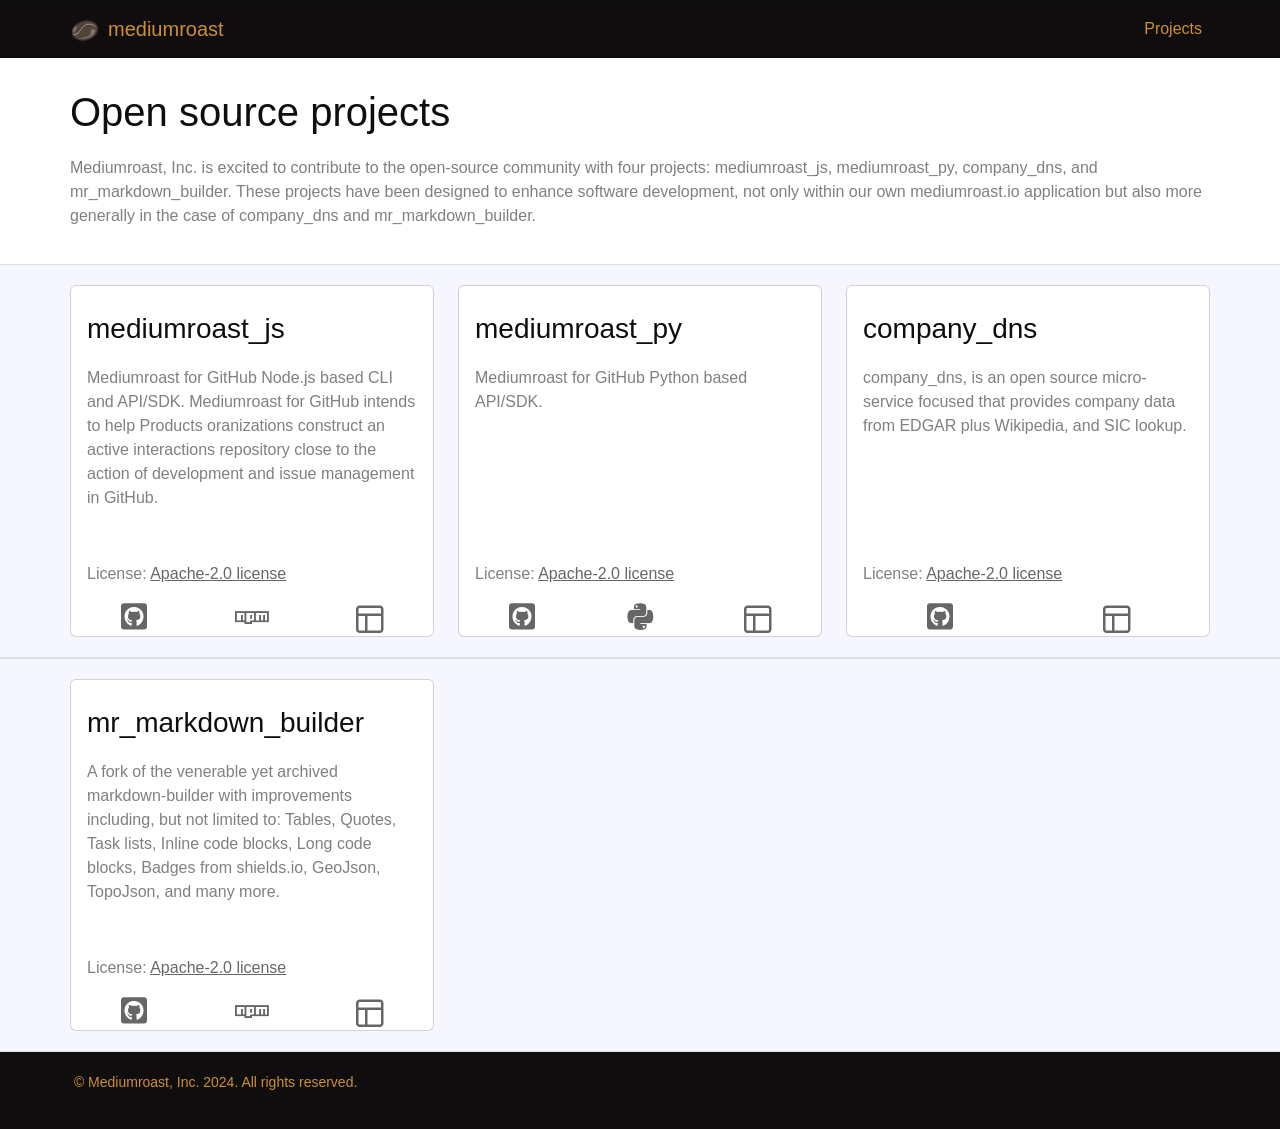
==== commit 1a826e76: "Added mr_markdown_builder and cleanups" ====
--- a/docs/index.html
+++ b/docs/index.html
@@ -1 +1 @@
-<!doctype html><html><head>  <meta charset="utf-8">  <meta name="keywords" content="">  <meta name="description" content="">  <meta name="viewport" content="width=device-width, initial-scale=1.0, viewport-fit=cover"><link rel="canonical" href="https://mediumroast.github.io/"><meta name="robots" content="index, follow">  <link rel="shortcut icon" type="image/png" href="favicon.png">  <link rel="stylesheet" type="text/css" href="./css/bootstrap.min.css?842"><link rel="stylesheet" type="text/css" href="style.css?6631"><link rel="stylesheet" type="text/css" href="./css/animate.min.css?9367"><link rel="stylesheet" type="text/css" href="./css/all.min.css"><link rel="stylesheet" type="text/css" href="./css/feather.min.css">  <title>Home</title>  <!-- Analytics --> <!-- Analytics END -->  </head><body><!-- Preloader --><div id="page-loading-blocs-notifaction" class="page-preloader"></div><!-- Preloader END --><!-- Main container --><div class="page-container">  <!-- bloc-0 --><div class="bloc b-divider sticky-nav bgc-onyx d-bloc" id="bloc-0"><div class="container bloc-sm bloc-no-padding-lg"><div class="row"><div class="col"><nav class="navbar row navbar-expand-md navbar-light" role="navigation" id="mr-menu-bar"><div class="container-fluid "><a class="navbar-brand ltc-satin-sheen-gold" href="./" target="_blank"><img src="img/mr_icon.png" alt="logo" class="me-2" />mediumroast</a><button id="nav-toggle" type="button" class="ui-navbar-toggler navbar-toggler border-0 p-0 ms-auto" aria-expanded="false" aria-label="Toggle navigation" data-bs-toggle="collapse" data-bs-target=".navbar-48901"><span class="navbar-toggler-icon"></span></button><div class="collapse navbar-collapse navbar-48901"><ul class="site-navigation nav navbar-nav ms-auto"><li class="nav-item"><a href="./" class="nav-link a-btn ltc-satin-sheen-gold">Projects</a></li></ul></div></div></nav></div></div></div></div><!-- bloc-0 END --><!-- bloc-1 --><div class="bloc bgc-white l-bloc" id="bloc-1"><div class="container bloc-lg bloc-sm-lg"><div class="row"><div class="col text-center text-md-start"><h1 class="mg-md tc-onyx">Open source projects</h1><p>Mediumroast, Inc. is excited to announce its contribution to the open-source community with three innovative projects: mediumroast_js, mediumroast_py, and company_dns. These projects have been designed to enhance software development, not only within our own mediumroast.io application but also more generally in the case of company_dns. By making these tools freely available, we aim to empower developers of all skill levels to build high-quality software more efficiently. At Mediumroast, we recognize the vital role of open-source software in the growth and evolution of the industry, and we are proud to play a part in this collaborative effort.</p></div></div></div></div><!-- bloc-1 END --><!-- oss-component-mr-js --><div class="bloc bgc-ghost-white l-bloc b-divider" id="oss-component-mr-js"><div class="container bloc-lg bloc-sm-lg"><div class="row"><div class="col-md-4 text-center text-md-start"><div class="card" id="mediumroast-js"><div class="card-body card-body-style mr_card"><h3 class="mg-md tc-onyx">mediumroast_js</h3><p>The Node.js JavaScript SDK for mediumroast.io provides a wrapper for the backend's RESTful APIs, a high-level interface for generating Microsoft Word reports, and core and helper command line utilities for managing companies, studies, interactions, and user objects. The SDK is designed to offer a first-class development experience and is regularly updated for reliable use by developers.<br></p><p>License: <a href="https://github.com/mediumroast/mediumroast_js/blob/main/LICENSE" target="_blank">Apache-2.0 license</a></p><div class="row"><div class="col"><div class="text-center"><a href="https://github.com/mediumroast/mediumroast_js" target="_blank"><span class="icon-md fab fa-github-square"></span></a></div></div><div class="col"><div class="text-center"><a href="https://www.npmjs.com/package/mediumroast_js" target="_blank"><span class="icon-md fab fa-npm"></span></a></div></div><div class="col"><div class="text-center"><a href="https://mediumroast.github.io/mediumroast_js/" target="_blank"><span class="icon-md feather-icon icon-layout"></span></a></div></div></div></div></div></div><div class="col-md-4 text-center text-md-start"><div class="card" id="mediumroast-py"><div class="card-body mr_card"><h3 class="mg-md tc-onyx">mediumroast_py</h3><p>The Python SDK for mediumroast.io simplifies the development of ETL, machine learning, and natural language processing tools for the platform. Its powerful features, ease of use, and reliability make it an invaluable tool for developers. With a well-documented API and examples in the mediumroast_examples/ directory, the SDK is suitable for both novice and experienced developers.</p><p>License: <a href="https://github.com/mediumroast/mediumroast_py/blob/main/LICENSE" target="_blank">Apache-2.0 license</a></p><div class="row"><div class="col"><div class="text-center"><a href="https://github.com/mediumroast/mediumroast_py" target="_blank"><span class="icon-md fab fa-github-square"></span></a></div></div><div class="col"><div class="text-center"><a href="https://pypi.org/project/mediumroast-py/" target="_blank"><span class="icon-md fab fa-python"></span></a></div></div><div class="col"><div class="text-center"><a href="https://mediumroast.github.io/mediumroast_py/" target="_blank"><span class="icon-md feather-icon icon-layout"></span></a></div></div></div></div></div></div><div class="col-md-4 text-center text-md-start"><div class="card" id="company-dns"><div class="card-body card-body-3-style mr_card "><h3 class="mg-md tc-onyx">company_dns</h3><p>company_dns is a software package that uses data from the SEC EDGAR repository and Wikipedia to make it faster and more efficient to gather information about companies. This tool automates the information gathering process, providing a more comprehensive view of companies and their activities. company_dns has many potential applications, such as investment analysis, competitive intelligence, or academic research.</p><p>License: <a href="https://github.com/miha42-github/company_dns/blob/main/LICENSE" target="_blank">Apache-2.0 license</a></p><div class="row"><div class="col"><div class="text-center"><a href="https://github.com/miha42-github/company_dns" target="_blank"><span class="icon-md fab fa-github-square"></span></a></div></div><div class="col"><div class="text-center"><a href="https://miha42-github.github.io/company_dns/" target="_blank"><span class="icon-md feather-icon icon-layout"></span></a></div></div></div></div></div></div></div></div></div><!-- oss-component-mr-js END --><!-- ScrollToTop Button --><a class="bloc-button btn btn-d scrollToTop" onclick="scrollToTarget('1',this)"><svg xmlns="http://www.w3.org/2000/svg" width="22" height="22" viewBox="0 0 32 32"><path class="scroll-to-top-btn-icon" d="M30,22.656l-14-13-14,13"/></svg></a><!-- ScrollToTop Button END--><!-- bloc-3 --><div class="bloc bgc-onyx tc-satin-sheen-gold d-bloc" id="bloc-3"><div class="container bloc-lg bloc-sm-lg"><div class="row"><div class="col text-center text-md-start"><p class="p-style">&nbsp;© Mediumroast, Inc. 2023. All rights reserved.</p></div></div></div></div><!-- bloc-3 END --></div><!-- Main container END -->  <!-- Additional JS --><script src="./js/bootstrap.bundle.min.js?8247"></script><script src="./js/blocs.min.js?1770"></script><script src="./js/lazysizes.min.js" defer></script><!-- Additional JS END --></body></html>+<!doctype html><html><head>  <meta charset="utf-8">  <meta name="keywords" content="">  <meta name="description" content="">  <meta name="viewport" content="width=device-width, initial-scale=1.0, viewport-fit=cover"><link rel="canonical" href="https://mediumroast.github.io/"><meta name="robots" content="index, follow">  <link rel="shortcut icon" type="image/png" href="favicon.png">  <link rel="stylesheet" type="text/css" href="./css/bootstrap.min.css?6714"><link rel="stylesheet" type="text/css" href="style.css?1947"><link rel="stylesheet" type="text/css" href="./css/animate.min.css?5540"><link rel="stylesheet" type="text/css" href="./css/all.min.css"><link rel="stylesheet" type="text/css" href="./css/feather.min.css">  <title>Home</title>  <!-- Analytics --> <!-- Analytics END -->  </head><body><!-- Preloader --><div id="page-loading-blocs-notifaction" class="page-preloader"></div><!-- Preloader END --><!-- Main container --><div class="page-container">  <!-- bloc-0 --><div class="bloc b-divider sticky-nav bgc-onyx d-bloc" id="bloc-0"><div class="container bloc-sm bloc-no-padding-lg"><div class="row"><div class="col"><nav class="navbar row navbar-expand-md navbar-light" role="navigation" id="mr-menu-bar"><div class="container-fluid"><a class="navbar-brand ltc-satin-sheen-gold" href="https://www.mediumroast.io" target="_blank"><img src="img/mr_icon.png" alt="logo" class="me-2" />mediumroast</a><button id="nav-toggle" type="button" class="ui-navbar-toggler navbar-toggler border-0 p-0 ms-auto" aria-expanded="false" aria-label="Toggle navigation" data-bs-toggle="collapse" data-bs-target=".navbar-48901"><span class="navbar-toggler-icon"></span></button><div class="collapse navbar-collapse navbar-48901"><ul class="site-navigation nav navbar-nav ms-auto"><li class="nav-item"><a href="./" class="nav-link a-btn ltc-satin-sheen-gold">Projects</a></li></ul></div></div></nav></div></div></div></div><!-- bloc-0 END --><!-- bloc-1 --><div class="bloc bgc-white l-bloc" id="bloc-1"><div class="container bloc-lg bloc-sm-lg"><div class="row"><div class="col text-center text-md-start"><h1 class="mg-md tc-onyx">Open source projects</h1><p>Mediumroast, Inc. is excited to contribute to the open-source community with four projects: mediumroast_js, mediumroast_py, company_dns, and mr_markdown_builder. These projects have been designed to enhance software development, not only within our own mediumroast.io application but also more generally in the case of company_dns and mr_markdown_builder.&nbsp;</p></div></div></div></div><!-- bloc-1 END --><!-- oss-component-mr-js --><div class="bloc bgc-ghost-white l-bloc b-divider" id="oss-component-mr-js"><div class="container bloc-lg bloc-sm-lg"><div class="row"><div class="col-md-4 text-center text-md-start"><div class="card" id="mediumroast-js"><div class="card-body card-body-style mr_card"><h3 class="mg-md tc-onyx">mediumroast_js</h3><p class="mr_card_paragraph">Mediumroast for GitHub Node.js based CLI and API/SDK.&nbsp;Mediumroast for GitHub intends to help Products oranizations construct an active interactions repository close to the action of development and issue management in GitHub.&nbsp;<br></p><p>License: <a href="https://github.com/mediumroast/mediumroast_js/blob/main/LICENSE" target="_blank">Apache-2.0 license</a></p><div class="row"><div class="col"><div class="text-center"><a href="https://github.com/mediumroast/mediumroast_js" target="_blank"><span class="icon-md fab fa-github-square"></span></a></div></div><div class="col"><div class="text-center"><a href="https://www.npmjs.com/package/mediumroast_js" target="_blank"><span class="icon-md fab fa-npm"></span></a></div></div><div class="col"><div class="text-center"><a href="https://mediumroast.github.io/mediumroast_js/" target="_blank"><span class="icon-md feather-icon icon-layout"></span></a></div></div></div></div></div></div><div class="col-md-4 text-center text-md-start"><div class="card" id="mediumroast-py"><div class="card-body mr_card"><h3 class="mg-md tc-onyx">mediumroast_py</h3><p class="mr_card_paragraph">Mediumroast for GitHub Python based API/SDK.<br></p><p>License: <a href="https://github.com/mediumroast/mediumroast_py/blob/main/LICENSE" target="_blank">Apache-2.0 license</a></p><div class="row"><div class="col"><div class="text-center"><a href="https://github.com/mediumroast/mediumroast_py" target="_blank"><span class="icon-md fab fa-github-square"></span></a></div></div><div class="col"><div class="text-center"><a href="https://pypi.org/project/mediumroast-py/" target="_blank"><span class="icon-md fab fa-python"></span></a></div></div><div class="col"><div class="text-center"><a href="https://mediumroast.github.io/mediumroast_py/" target="_blank"><span class="icon-md feather-icon icon-layout"></span></a></div></div></div></div></div></div><div class="col-md-4 text-center text-md-start"><div class="card" id="company-dns"><div class="card-body card-body-3-style mr_card"><h3 class="mg-md tc-onyx">company_dns</h3><p class="mr_card_paragraph">company_dns, is an open source micro-service focused that provides company data from EDGAR plus Wikipedia, and SIC lookup.<br></p><p>License: <a href="https://github.com/miha42-github/company_dns/blob/main/LICENSE" target="_blank">Apache-2.0 license</a></p><div class="row"><div class="col"><div class="text-center"><a href="https://github.com/miha42-github/company_dns" target="_blank"><span class="icon-md fab fa-github-square"></span></a></div></div><div class="col"><div class="text-center"><a href="https://miha42-github.github.io/company_dns/" target="_blank"><span class="icon-md feather-icon icon-layout"></span></a></div></div></div></div></div></div></div></div></div><!-- oss-component-mr-js END --><!-- oss-component-mr-js --><div class="bloc bgc-ghost-white l-bloc b-divider" id="oss-component-mr-js"><div class="container bloc-lg bloc-sm-lg"><div class="row"><div class="col-md-4 text-center text-md-start"><div class="card"><div class="card-body card-body-style mr_card"><h3 class="mg-md tc-onyx">mr_markdown_builder</h3><p class="mr_card_paragraph ">A fork of the venerable yet archived markdown-builder with improvements including, but not limited to: Tables, Quotes, Task lists, Inline code blocks, Long code blocks, Badges from shields.io, GeoJson, TopoJson, and many more.<br></p><p>License: <a href="https://github.com/mediumroast/mediumroast_js/blob/main/LICENSE" target="_blank">Apache-2.0 license</a></p><div class="row"><div class="col"><div class="text-center"><a href="https://github.com/mediumroast/mr_markdown_builder" target="_blank"><span class="icon-md fab fa-github-square"></span></a></div></div><div class="col"><div class="text-center"><a href="https://www.npmjs.com/package/mr_markdown_builder" target="_blank"><span class="icon-md fab fa-npm"></span></a></div></div><div class="col"><div class="text-center"><a href="https://mediumroast.github.io/mr_markdown_builder/" target="_blank"><span class="icon-md feather-icon icon-layout"></span></a></div></div></div></div></div></div><div class="col-md-4 text-center text-md-start"></div><div class="col-md-4 text-center text-md-start"></div></div></div></div><!-- oss-component-mr-js END --><!-- ScrollToTop Button --><a class="bloc-button btn btn-d scrollToTop" onclick="scrollToTarget('1',this)"><svg xmlns="http://www.w3.org/2000/svg" width="22" height="22" viewBox="0 0 32 32"><path class="scroll-to-top-btn-icon" d="M30,22.656l-14-13-14,13"/></svg></a><!-- ScrollToTop Button END--><!-- bloc-3 --><div class="bloc bgc-onyx tc-satin-sheen-gold d-bloc" id="bloc-3"><div class="container bloc-lg bloc-sm-lg"><div class="row"><div class="col text-center text-md-start"><p class="p-style">&nbsp;© Mediumroast, Inc. 2024. All rights reserved.</p></div></div></div></div><!-- bloc-3 END --></div><!-- Main container END -->  <!-- Additional JS --><script src="./js/bootstrap.bundle.min.js?7595"></script><script src="./js/blocs.min.js?8887"></script><script src="./js/lazysizes.min.js" defer></script><!-- Additional JS END --></body></html>
--- a/docs/style.css
+++ b/docs/style.css
@@ -5,4 +5,4 @@
 	Version: 1.0
 	Built with Blocs
 -----------------------------------------------------------------------------------*/
-body{margin:0;padding:0;  background:#FFFFFF;  overflow-x:hidden;  -webkit-font-smoothing: antialiased;  -moz-osx-font-smoothing: grayscale;}.page-container{overflow: hidden;} a,button{transition: background .3s ease-in-out;outline: none!important;} a:hover{text-decoration: none; cursor:pointer;}.page-preloader{position: fixed;top: 0;bottom: 0;width: 100%;z-index:100000;background:#FFFFFF url("img/pageload-spinner.gif") no-repeat center center;animation-name: preloader-fade;animation-delay: 2s;animation-duration: 0.5s;animation-fill-mode: both;}.preloader-complete{animation-delay:0.1s;}@keyframes preloader-fade {0% {opacity: 1;visibility: visible;}100% {opacity: 0;visibility: hidden;}}.bloc{width:100%;clear:both;background: 50% 50% no-repeat;padding:0 20px;-webkit-background-size: cover;-moz-background-size: cover;-o-background-size: cover;background-size: cover;position:relative;display:flex;}.bloc .container{padding-left:0;padding-right:0;position:relative;}.bloc-lg{padding:100px 20px;}.bloc-sm{padding:20px;}.d-bloc{color:rgba(255,255,255,.7);}.d-bloc button:hover{color:rgba(255,255,255,.9);}.d-bloc .icon-round,.d-bloc .icon-square,.d-bloc .icon-rounded,.d-bloc .icon-semi-rounded-a,.d-bloc .icon-semi-rounded-b{border-color:rgba(255,255,255,.9);}.d-bloc .divider-h span{border-color:rgba(255,255,255,.2);}.d-bloc .a-btn,.d-bloc .navbar a, .d-bloc a .icon-sm, .d-bloc a .icon-md, .d-bloc a .icon-lg, .d-bloc a .icon-xl, .d-bloc h1 a, .d-bloc h2 a, .d-bloc h3 a, .d-bloc h4 a, .d-bloc h5 a, .d-bloc h6 a, .d-bloc p a{color:rgba(255,255,255,.6);}.d-bloc .a-btn:hover,.d-bloc .navbar a:hover,.d-bloc a:hover .icon-sm, .d-bloc a:hover .icon-md, .d-bloc a:hover .icon-lg, .d-bloc a:hover .icon-xl, .d-bloc h1 a:hover, .d-bloc h2 a:hover, .d-bloc h3 a:hover, .d-bloc h4 a:hover, .d-bloc h5 a:hover, .d-bloc h6 a:hover, .d-bloc p a:hover{color:rgba(255,255,255,1);}.d-bloc .navbar-toggle .icon-bar{background:rgba(255,255,255,1);}.d-bloc .btn-wire,.d-bloc .btn-wire:hover{color:rgba(255,255,255,1);border-color:rgba(255,255,255,1);}.d-bloc .card{color:rgba(0,0,0,.5);}.d-bloc .card button:hover{color:rgba(0,0,0,.7);}.d-bloc .card icon{border-color:rgba(0,0,0,.7);}.d-bloc .card .divider-h span{border-color:rgba(0,0,0,.1);}.d-bloc .card .a-btn{color:rgba(0,0,0,.6);}.d-bloc .card .a-btn:hover{color:rgba(0,0,0,1);}.d-bloc .card .btn-wire, .d-bloc .card .btn-wire:hover{color:rgba(0,0,0,.7);border-color:rgba(0,0,0,.3);}.d-bloc .card,.l-bloc{color:rgba(0,0,0,.5);}.d-bloc .card button:hover,.l-bloc button:hover{color:rgba(0,0,0,.7);}.l-bloc .icon-round,.l-bloc .icon-square,.l-bloc .icon-rounded,.l-bloc .icon-semi-rounded-a,.l-bloc .icon-semi-rounded-b{border-color:rgba(0,0,0,.7);}.d-bloc .card .divider-h span,.l-bloc .divider-h span{border-color:rgba(0,0,0,.1);}.d-bloc .card .a-btn,.l-bloc .a-btn,.l-bloc .navbar a,.l-bloc a .icon-sm, .l-bloc a .icon-md, .l-bloc a .icon-lg, .l-bloc a .icon-xl, .l-bloc h1 a, .l-bloc h2 a, .l-bloc h3 a, .l-bloc h4 a, .l-bloc h5 a, .l-bloc h6 a, .l-bloc p a{color:rgba(0,0,0,.6);}.d-bloc .card .a-btn:hover,.l-bloc .a-btn:hover,.l-bloc .navbar a:hover, .l-bloc a:hover .icon-sm, .l-bloc a:hover .icon-md, .l-bloc a:hover .icon-lg, .l-bloc a:hover .icon-xl, .l-bloc h1 a:hover, .l-bloc h2 a:hover, .l-bloc h3 a:hover, .l-bloc h4 a:hover, .l-bloc h5 a:hover, .l-bloc h6 a:hover, .l-bloc p a:hover{color:rgba(0,0,0,1);}.l-bloc .navbar-toggle .icon-bar{color:rgba(0,0,0,.6);}.d-bloc .card .btn-wire,.d-bloc .card .btn-wire:hover,.l-bloc .btn-wire,.l-bloc .btn-wire:hover{color:rgba(0,0,0,.7);border-color:rgba(0,0,0,.3);}.b-divider{border-top:1px solid rgba(0,0,0,.1);border-bottom:1px solid rgba(0,0,0,.1);}.sticky-nav.sticky{position:fixed;top:0;z-index:1000;box-shadow:0 1px 2px rgba(0,0,0,.3); transition: all .2s ease-out;}.dropdown-menu .dropdown-menu{border:none}@media (min-width:576px){.navbar-expand-sm .dropdown-menu .dropdown-menu{border:1px solid rgba(0,0,0,.15);position:absolute;left:100%;top:-7px}.navbar-expand-sm .dropdown-menu .submenu-left{right:100%;left:auto}}@media (min-width:768px){.navbar-expand-md .dropdown-menu .dropdown-menu{border:1px solid rgba(0,0,0,.15);border:1px solid rgba(0,0,0,.15);position:absolute;left:100%;top:-7px}.navbar-expand-md .dropdown-menu .submenu-left{right:100%;left:auto}}@media (min-width:992px){.navbar-expand-lg .dropdown-menu .dropdown-menu{border:1px solid rgba(0,0,0,.15);position:absolute;left:100%;top:-7px}.navbar-expand-lg .dropdown-menu .submenu-left{right:100%;left:auto}}.mg-md{margin-top:10px;margin-bottom:20px;}.btn-d,.btn-d:hover,.btn-d:focus{color:#FFF;background:rgba(0,0,0,.3);}button{outline: none!important;}.icon-md{font-size:30px!important;}.card-sq, .card-sq .card-header, .card-sq .card-footer{border-radius:0;}.card-rd{border-radius:30px;}.card-rd .card-header{border-radius:29px 29px 0 0;}.card-rd .card-footer{border-radius:0 0 29px 29px;}.card-columns .card {margin-bottom: 0.75rem;}@media (min-width: 576px) {.card-columns {-webkit-column-count: 3;-moz-column-count: 3;column-count: 3;-webkit-column-gap: 1.25rem;-moz-column-gap: 1.25rem;column-gap: 1.25rem;orphans: 1;widows: 1;}.card-columns .card {display: inline-block;width: 100%;}}.scrollToTop{width:36px;height:36px;padding:5px;position:fixed;bottom:20px;right:20px;opacity:0;z-index:999;transition: all .3s ease-in-out;pointer-events:none;}.showScrollTop{opacity: 1;pointer-events:all;}.scroll-to-top-btn-icon{fill: none;stroke: #fff;stroke-width: 2px;fill-rule: evenodd;stroke-linecap:round;}h1,h2,h3,h4,h5,h6,p,label,.btn,a{font-family:"Helvetica";}.container{max-width:1140px;}.navbar-brand img{width:30px;}.card-body-style{height:460px;}.p-style{font-size:14px;}.card-body-3-style{height:484px;}.mr_card{height:460px;}.bgc-onyx{background-color:#0F0D0E;}.bgc-white{background-color:#FFFFFF;}.bgc-ghost-white{background-color:#F5F6FF;}.tc-onyx{color:#0F0D0E!important;}.tc-satin-sheen-gold{color:#CD9037!important;}.ltc-satin-sheen-gold{color:#CD9037!important;}.ltc-satin-sheen-gold:hover{color:#a4732c!important;}@media (min-width: 576px) {  .bloc-xxl-sm{padding:200px 20px;}  .bloc-xl-sm{padding:150px 20px;}  .bloc-lg-sm{padding:100px 20px;}  .bloc-md-sm{padding:50px 20px;}  .bloc-sm-sm{padding:20px;}  .bloc-no-padding-sm{padding:0 20px;}}@media (min-width: 768px) {  .bloc-xxl-md{padding:200px 20px;}  .bloc-xl-md{padding:150px 20px;}  .bloc-lg-md{padding:100px 20px;}  .bloc-md-md{padding:50px 20px;}  .bloc-sm-md{padding:20px 20px;}  .bloc-no-padding-md{padding:0 20px;}}@media (min-width: 992px) {  .bloc-xxl-lg{padding:200px 20px;}  .bloc-xl-lg{padding:150px 20px;}  .bloc-lg-lg{padding:100px 20px;}  .bloc-md-lg{padding:50px 20px;}  .bloc-sm-lg{padding:20px;}  .bloc-no-padding-lg{padding:0 20px;}}@media (max-width: 1024px){  .bloc.full-width-bloc, .bloc-tile-2.full-width-bloc .container, .bloc-tile-3.full-width-bloc .container, .bloc-tile-4.full-width-bloc .container{ padding-left: 0;   padding-right: 0;  }}@media (max-width: 991px){  .container{width:100%;}  .bloc{padding-left: constant(safe-area-inset-left);padding-right: constant(safe-area-inset-right);}   .bloc-group, .bloc-group .bloc{display:block;width:100%;}}@media (max-width: 767px){  .bloc-tile-2 .container, .bloc-tile-3 .container, .bloc-tile-4 .container{ padding-left:0;padding-right:0;  }  .btn-dwn{   display:none;   }  .voffset{ margin-top:5px;  }  .voffset-md{ margin-top:20px;  }  .voffset-lg{ margin-top:30px;  }  form{ padding:5px;  }  .close-lightbox{ display:inline-block;  }  .blocsapp-device-iphone5{ background-size: 216px 425px; padding-top:60px; width:216px; height:425px;  }  .blocsapp-device-iphone5 img{ width: 180px; height: 320px;  }}@media (max-width: 575px){.footer-link{text-align:center;}}+body{margin:0;padding:0;  background:#FFFFFF;  overflow-x:hidden;  -webkit-font-smoothing: antialiased;  -moz-osx-font-smoothing: grayscale;}.page-container{overflow: hidden;} a,button{transition: background .3s ease-in-out;outline: none!important;} a:hover{text-decoration: none; cursor:pointer;}.page-preloader{position: fixed;top: 0;bottom: 0;width: 100%;z-index:100000;background:#FFFFFF url("img/pageload-spinner.gif") no-repeat center center;animation-name: preloader-fade;animation-delay: 2s;animation-duration: 0.5s;animation-fill-mode: both;}.preloader-complete{animation-delay:0.1s;}@keyframes preloader-fade {0% {opacity: 1;visibility: visible;}100% {opacity: 0;visibility: hidden;}}.bloc{width:100%;clear:both;background: 50% 50% no-repeat;padding:0 20px;-webkit-background-size: cover;-moz-background-size: cover;-o-background-size: cover;background-size: cover;position:relative;display:flex;}.bloc .container{padding-left:0;padding-right:0;position:relative;}.bloc-lg{padding:100px 20px;}.bloc-sm{padding:20px;}.d-bloc{color:rgba(255,255,255,.7);}.d-bloc button:hover{color:rgba(255,255,255,.9);}.d-bloc .icon-round,.d-bloc .icon-square,.d-bloc .icon-rounded,.d-bloc .icon-semi-rounded-a,.d-bloc .icon-semi-rounded-b{border-color:rgba(255,255,255,.9);}.d-bloc .divider-h span{border-color:rgba(255,255,255,.2);}.d-bloc .a-btn,.d-bloc .navbar a, .d-bloc a .icon-sm, .d-bloc a .icon-md, .d-bloc a .icon-lg, .d-bloc a .icon-xl, .d-bloc h1 a, .d-bloc h2 a, .d-bloc h3 a, .d-bloc h4 a, .d-bloc h5 a, .d-bloc h6 a, .d-bloc p a{color:rgba(255,255,255,.6);}.d-bloc .a-btn:hover,.d-bloc .navbar a:hover,.d-bloc a:hover .icon-sm, .d-bloc a:hover .icon-md, .d-bloc a:hover .icon-lg, .d-bloc a:hover .icon-xl, .d-bloc h1 a:hover, .d-bloc h2 a:hover, .d-bloc h3 a:hover, .d-bloc h4 a:hover, .d-bloc h5 a:hover, .d-bloc h6 a:hover, .d-bloc p a:hover{color:rgba(255,255,255,1);}.d-bloc .navbar-toggle .icon-bar{background:rgba(255,255,255,1);}.d-bloc .btn-wire,.d-bloc .btn-wire:hover{color:rgba(255,255,255,1);border-color:rgba(255,255,255,1);}.d-bloc .card{color:rgba(0,0,0,.5);}.d-bloc .card button:hover{color:rgba(0,0,0,.7);}.d-bloc .card icon{border-color:rgba(0,0,0,.7);}.d-bloc .card .divider-h span{border-color:rgba(0,0,0,.1);}.d-bloc .card .a-btn{color:rgba(0,0,0,.6);}.d-bloc .card .a-btn:hover{color:rgba(0,0,0,1);}.d-bloc .card .btn-wire, .d-bloc .card .btn-wire:hover{color:rgba(0,0,0,.7);border-color:rgba(0,0,0,.3);}.d-bloc .card,.l-bloc{color:rgba(0,0,0,.5);}.d-bloc .card button:hover,.l-bloc button:hover{color:rgba(0,0,0,.7);}.l-bloc .icon-round,.l-bloc .icon-square,.l-bloc .icon-rounded,.l-bloc .icon-semi-rounded-a,.l-bloc .icon-semi-rounded-b{border-color:rgba(0,0,0,.7);}.d-bloc .card .divider-h span,.l-bloc .divider-h span{border-color:rgba(0,0,0,.1);}.d-bloc .card .a-btn,.l-bloc .a-btn,.l-bloc .navbar a,.l-bloc a .icon-sm, .l-bloc a .icon-md, .l-bloc a .icon-lg, .l-bloc a .icon-xl, .l-bloc h1 a, .l-bloc h2 a, .l-bloc h3 a, .l-bloc h4 a, .l-bloc h5 a, .l-bloc h6 a, .l-bloc p a{color:rgba(0,0,0,.6);}.d-bloc .card .a-btn:hover,.l-bloc .a-btn:hover,.l-bloc .navbar a:hover, .l-bloc a:hover .icon-sm, .l-bloc a:hover .icon-md, .l-bloc a:hover .icon-lg, .l-bloc a:hover .icon-xl, .l-bloc h1 a:hover, .l-bloc h2 a:hover, .l-bloc h3 a:hover, .l-bloc h4 a:hover, .l-bloc h5 a:hover, .l-bloc h6 a:hover, .l-bloc p a:hover{color:rgba(0,0,0,1);}.l-bloc .navbar-toggle .icon-bar{color:rgba(0,0,0,.6);}.d-bloc .card .btn-wire,.d-bloc .card .btn-wire:hover,.l-bloc .btn-wire,.l-bloc .btn-wire:hover{color:rgba(0,0,0,.7);border-color:rgba(0,0,0,.3);}.b-divider{border-top:1px solid rgba(0,0,0,.1);border-bottom:1px solid rgba(0,0,0,.1);}.sticky-nav.sticky{position:fixed;top:0;z-index:1000;box-shadow:0 1px 2px rgba(0,0,0,.3); transition: all .2s ease-out;}.dropdown-menu .dropdown-menu{border:none}@media (min-width:576px){.navbar-expand-sm .dropdown-menu .dropdown-menu{border:1px solid rgba(0,0,0,.15);position:absolute;left:100%;top:-7px}.navbar-expand-sm .dropdown-menu .submenu-left{right:100%;left:auto}}@media (min-width:768px){.navbar-expand-md .dropdown-menu .dropdown-menu{border:1px solid rgba(0,0,0,.15);border:1px solid rgba(0,0,0,.15);position:absolute;left:100%;top:-7px}.navbar-expand-md .dropdown-menu .submenu-left{right:100%;left:auto}}@media (min-width:992px){.navbar-expand-lg .dropdown-menu .dropdown-menu{border:1px solid rgba(0,0,0,.15);position:absolute;left:100%;top:-7px}.navbar-expand-lg .dropdown-menu .submenu-left{right:100%;left:auto}}.mg-md{margin-top:10px;margin-bottom:20px;}.btn-d,.btn-d:hover,.btn-d:focus{color:#FFF;background:rgba(0,0,0,.3);}button{outline: none!important;}.icon-md{font-size:30px!important;}.card-sq, .card-sq .card-header, .card-sq .card-footer{border-radius:0;}.card-rd{border-radius:30px;}.card-rd .card-header{border-radius:29px 29px 0 0;}.card-rd .card-footer{border-radius:0 0 29px 29px;}.card-columns .card {margin-bottom: 0.75rem;}@media (min-width: 576px) {.card-columns {-webkit-column-count: 3;-moz-column-count: 3;column-count: 3;-webkit-column-gap: 1.25rem;-moz-column-gap: 1.25rem;column-gap: 1.25rem;orphans: 1;widows: 1;}.card-columns .card {display: inline-block;width: 100%;}}.scrollToTop{width:36px;height:36px;padding:5px;position:fixed;bottom:20px;right:20px;opacity:0;z-index:999;transition: all .3s ease-in-out;pointer-events:none;}.showScrollTop{opacity: 1;pointer-events:all;}.scroll-to-top-btn-icon{fill: none;stroke: #fff;stroke-width: 2px;fill-rule: evenodd;stroke-linecap:round;}h1,h2,h3,h4,h5,h6,p,label,.btn,a{font-family:"Helvetica";}.container{max-width:1140px;}.navbar-brand img{width:30px;}.card-body-style{height:460px;}.p-style{font-size:14px;}.card-body-3-style{height:484px;}.mr_card{height:350px;}.mr_card_paragraph{height:180px;}.bgc-onyx{background-color:#0F0D0E;}.bgc-white{background-color:#FFFFFF;}.bgc-ghost-white{background-color:#F5F6FF;}.tc-onyx{color:#0F0D0E!important;}.tc-satin-sheen-gold{color:#CD9037!important;}.ltc-satin-sheen-gold{color:#CD9037!important;}.ltc-satin-sheen-gold:hover{color:#a4732c!important;}@media (min-width: 576px) {  .bloc-xxl-sm{padding:200px 20px;}  .bloc-xl-sm{padding:150px 20px;}  .bloc-lg-sm{padding:100px 20px;}  .bloc-md-sm{padding:50px 20px;}  .bloc-sm-sm{padding:20px;}  .bloc-no-padding-sm{padding:0 20px;}}@media (min-width: 768px) {  .bloc-xxl-md{padding:200px 20px;}  .bloc-xl-md{padding:150px 20px;}  .bloc-lg-md{padding:100px 20px;}  .bloc-md-md{padding:50px 20px;}  .bloc-sm-md{padding:20px 20px;}  .bloc-no-padding-md{padding:0 20px;}}@media (min-width: 992px) {  .bloc-xxl-lg{padding:200px 20px;}  .bloc-xl-lg{padding:150px 20px;}  .bloc-lg-lg{padding:100px 20px;}  .bloc-md-lg{padding:50px 20px;}  .bloc-sm-lg{padding:20px;}  .bloc-no-padding-lg{padding:0 20px;}}@media (max-width: 1024px){  .bloc.full-width-bloc, .bloc-tile-2.full-width-bloc .container, .bloc-tile-3.full-width-bloc .container, .bloc-tile-4.full-width-bloc .container{ padding-left: 0;   padding-right: 0;  }}@media (max-width: 991px){  .container{width:100%;}  .bloc{padding-left: constant(safe-area-inset-left);padding-right: constant(safe-area-inset-right);}   .bloc-group, .bloc-group .bloc{display:block;width:100%;}}@media (max-width: 767px){  .bloc-tile-2 .container, .bloc-tile-3 .container, .bloc-tile-4 .container{ padding-left:0;padding-right:0;  }  .btn-dwn{   display:none;   }  .voffset{ margin-top:5px;  }  .voffset-md{ margin-top:20px;  }  .voffset-lg{ margin-top:30px;  }  form{ padding:5px;  }  .close-lightbox{ display:inline-block;  }  .blocsapp-device-iphone5{ background-size: 216px 425px; padding-top:60px; width:216px; height:425px;  }  .blocsapp-device-iphone5 img{ width: 180px; height: 320px;  }}@media (max-width: 575px){.footer-link{text-align:center;}}
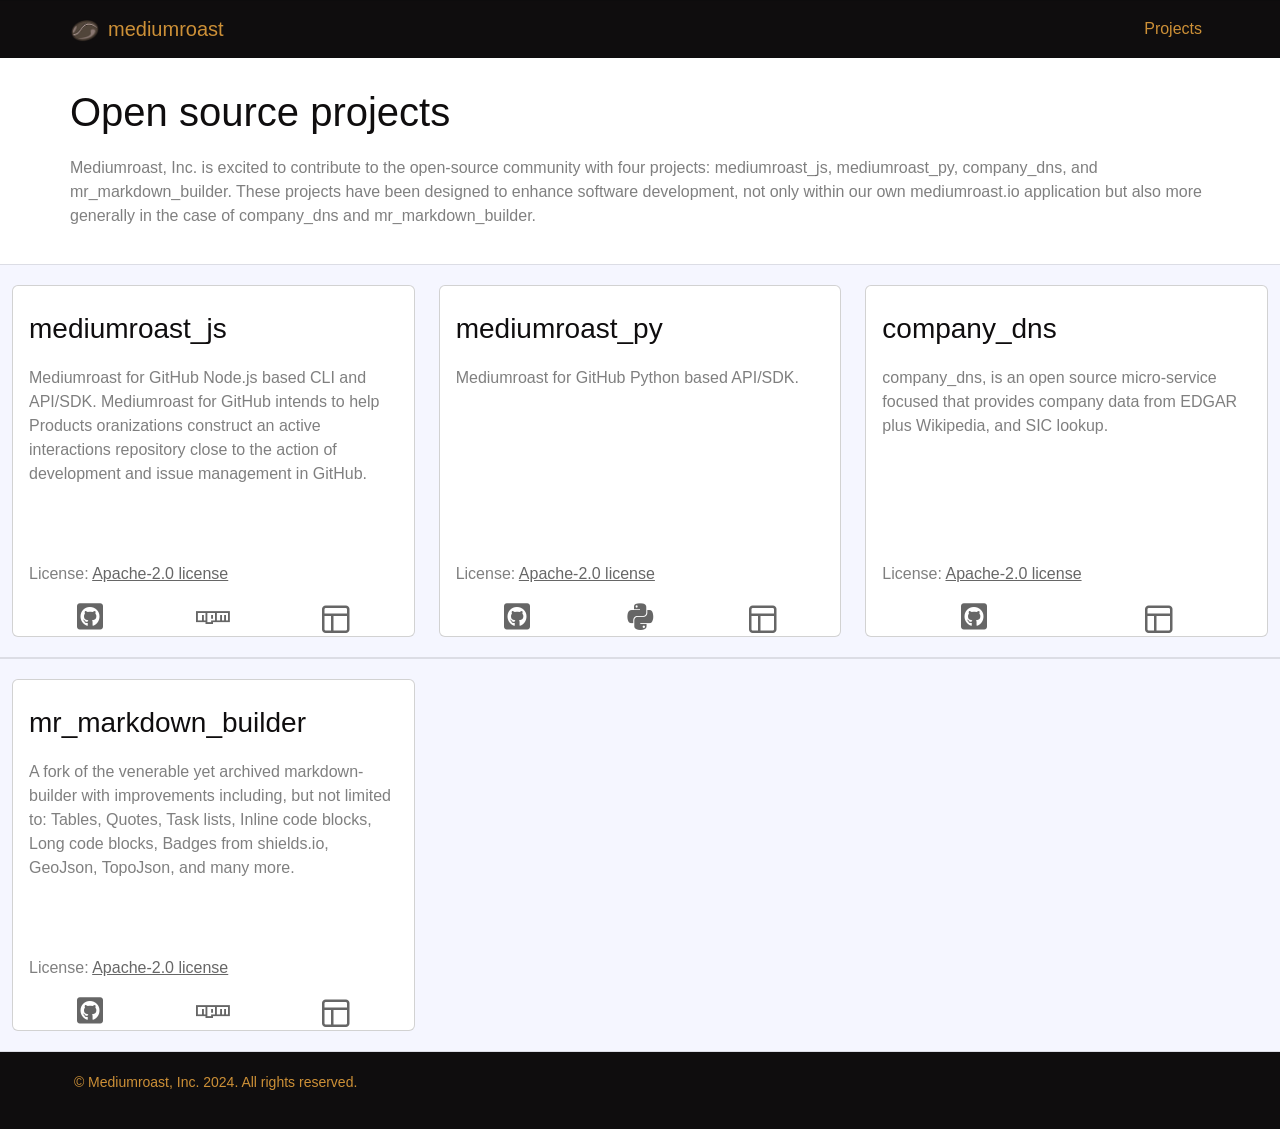
==== commit d7c732ac: "fixed layout" ====
--- a/docs/index.html
+++ b/docs/index.html
@@ -1 +1 @@
-<!doctype html><html><head>  <meta charset="utf-8">  <meta name="keywords" content="">  <meta name="description" content="">  <meta name="viewport" content="width=device-width, initial-scale=1.0, viewport-fit=cover"><link rel="canonical" href="https://mediumroast.github.io/"><meta name="robots" content="index, follow">  <link rel="shortcut icon" type="image/png" href="favicon.png">  <link rel="stylesheet" type="text/css" href="./css/bootstrap.min.css?6714"><link rel="stylesheet" type="text/css" href="style.css?1947"><link rel="stylesheet" type="text/css" href="./css/animate.min.css?5540"><link rel="stylesheet" type="text/css" href="./css/all.min.css"><link rel="stylesheet" type="text/css" href="./css/feather.min.css">  <title>Home</title>  <!-- Analytics --> <!-- Analytics END -->  </head><body><!-- Preloader --><div id="page-loading-blocs-notifaction" class="page-preloader"></div><!-- Preloader END --><!-- Main container --><div class="page-container">  <!-- bloc-0 --><div class="bloc b-divider sticky-nav bgc-onyx d-bloc" id="bloc-0"><div class="container bloc-sm bloc-no-padding-lg"><div class="row"><div class="col"><nav class="navbar row navbar-expand-md navbar-light" role="navigation" id="mr-menu-bar"><div class="container-fluid"><a class="navbar-brand ltc-satin-sheen-gold" href="https://www.mediumroast.io" target="_blank"><img src="img/mr_icon.png" alt="logo" class="me-2" />mediumroast</a><button id="nav-toggle" type="button" class="ui-navbar-toggler navbar-toggler border-0 p-0 ms-auto" aria-expanded="false" aria-label="Toggle navigation" data-bs-toggle="collapse" data-bs-target=".navbar-48901"><span class="navbar-toggler-icon"></span></button><div class="collapse navbar-collapse navbar-48901"><ul class="site-navigation nav navbar-nav ms-auto"><li class="nav-item"><a href="./" class="nav-link a-btn ltc-satin-sheen-gold">Projects</a></li></ul></div></div></nav></div></div></div></div><!-- bloc-0 END --><!-- bloc-1 --><div class="bloc bgc-white l-bloc" id="bloc-1"><div class="container bloc-lg bloc-sm-lg"><div class="row"><div class="col text-center text-md-start"><h1 class="mg-md tc-onyx">Open source projects</h1><p>Mediumroast, Inc. is excited to contribute to the open-source community with four projects: mediumroast_js, mediumroast_py, company_dns, and mr_markdown_builder. These projects have been designed to enhance software development, not only within our own mediumroast.io application but also more generally in the case of company_dns and mr_markdown_builder.&nbsp;</p></div></div></div></div><!-- bloc-1 END --><!-- oss-component-mr-js --><div class="bloc bgc-ghost-white l-bloc b-divider" id="oss-component-mr-js"><div class="container bloc-lg bloc-sm-lg"><div class="row"><div class="col-md-4 text-center text-md-start"><div class="card" id="mediumroast-js"><div class="card-body card-body-style mr_card"><h3 class="mg-md tc-onyx">mediumroast_js</h3><p class="mr_card_paragraph">Mediumroast for GitHub Node.js based CLI and API/SDK.&nbsp;Mediumroast for GitHub intends to help Products oranizations construct an active interactions repository close to the action of development and issue management in GitHub.&nbsp;<br></p><p>License: <a href="https://github.com/mediumroast/mediumroast_js/blob/main/LICENSE" target="_blank">Apache-2.0 license</a></p><div class="row"><div class="col"><div class="text-center"><a href="https://github.com/mediumroast/mediumroast_js" target="_blank"><span class="icon-md fab fa-github-square"></span></a></div></div><div class="col"><div class="text-center"><a href="https://www.npmjs.com/package/mediumroast_js" target="_blank"><span class="icon-md fab fa-npm"></span></a></div></div><div class="col"><div class="text-center"><a href="https://mediumroast.github.io/mediumroast_js/" target="_blank"><span class="icon-md feather-icon icon-layout"></span></a></div></div></div></div></div></div><div class="col-md-4 text-center text-md-start"><div class="card" id="mediumroast-py"><div class="card-body mr_card"><h3 class="mg-md tc-onyx">mediumroast_py</h3><p class="mr_card_paragraph">Mediumroast for GitHub Python based API/SDK.<br></p><p>License: <a href="https://github.com/mediumroast/mediumroast_py/blob/main/LICENSE" target="_blank">Apache-2.0 license</a></p><div class="row"><div class="col"><div class="text-center"><a href="https://github.com/mediumroast/mediumroast_py" target="_blank"><span class="icon-md fab fa-github-square"></span></a></div></div><div class="col"><div class="text-center"><a href="https://pypi.org/project/mediumroast-py/" target="_blank"><span class="icon-md fab fa-python"></span></a></div></div><div class="col"><div class="text-center"><a href="https://mediumroast.github.io/mediumroast_py/" target="_blank"><span class="icon-md feather-icon icon-layout"></span></a></div></div></div></div></div></div><div class="col-md-4 text-center text-md-start"><div class="card" id="company-dns"><div class="card-body card-body-3-style mr_card"><h3 class="mg-md tc-onyx">company_dns</h3><p class="mr_card_paragraph">company_dns, is an open source micro-service focused that provides company data from EDGAR plus Wikipedia, and SIC lookup.<br></p><p>License: <a href="https://github.com/miha42-github/company_dns/blob/main/LICENSE" target="_blank">Apache-2.0 license</a></p><div class="row"><div class="col"><div class="text-center"><a href="https://github.com/miha42-github/company_dns" target="_blank"><span class="icon-md fab fa-github-square"></span></a></div></div><div class="col"><div class="text-center"><a href="https://miha42-github.github.io/company_dns/" target="_blank"><span class="icon-md feather-icon icon-layout"></span></a></div></div></div></div></div></div></div></div></div><!-- oss-component-mr-js END --><!-- oss-component-mr-js --><div class="bloc bgc-ghost-white l-bloc b-divider" id="oss-component-mr-js"><div class="container bloc-lg bloc-sm-lg"><div class="row"><div class="col-md-4 text-center text-md-start"><div class="card"><div class="card-body card-body-style mr_card"><h3 class="mg-md tc-onyx">mr_markdown_builder</h3><p class="mr_card_paragraph ">A fork of the venerable yet archived markdown-builder with improvements including, but not limited to: Tables, Quotes, Task lists, Inline code blocks, Long code blocks, Badges from shields.io, GeoJson, TopoJson, and many more.<br></p><p>License: <a href="https://github.com/mediumroast/mediumroast_js/blob/main/LICENSE" target="_blank">Apache-2.0 license</a></p><div class="row"><div class="col"><div class="text-center"><a href="https://github.com/mediumroast/mr_markdown_builder" target="_blank"><span class="icon-md fab fa-github-square"></span></a></div></div><div class="col"><div class="text-center"><a href="https://www.npmjs.com/package/mr_markdown_builder" target="_blank"><span class="icon-md fab fa-npm"></span></a></div></div><div class="col"><div class="text-center"><a href="https://mediumroast.github.io/mr_markdown_builder/" target="_blank"><span class="icon-md feather-icon icon-layout"></span></a></div></div></div></div></div></div><div class="col-md-4 text-center text-md-start"></div><div class="col-md-4 text-center text-md-start"></div></div></div></div><!-- oss-component-mr-js END --><!-- ScrollToTop Button --><a class="bloc-button btn btn-d scrollToTop" onclick="scrollToTarget('1',this)"><svg xmlns="http://www.w3.org/2000/svg" width="22" height="22" viewBox="0 0 32 32"><path class="scroll-to-top-btn-icon" d="M30,22.656l-14-13-14,13"/></svg></a><!-- ScrollToTop Button END--><!-- bloc-3 --><div class="bloc bgc-onyx tc-satin-sheen-gold d-bloc" id="bloc-3"><div class="container bloc-lg bloc-sm-lg"><div class="row"><div class="col text-center text-md-start"><p class="p-style">&nbsp;© Mediumroast, Inc. 2024. All rights reserved.</p></div></div></div></div><!-- bloc-3 END --></div><!-- Main container END -->  <!-- Additional JS --><script src="./js/bootstrap.bundle.min.js?7595"></script><script src="./js/blocs.min.js?8887"></script><script src="./js/lazysizes.min.js" defer></script><!-- Additional JS END --></body></html>+<!doctype html><html><head>  <meta charset="utf-8">  <meta name="keywords" content="">  <meta name="description" content="">  <meta name="viewport" content="width=device-width, initial-scale=1.0, viewport-fit=cover"><link rel="canonical" href="https://mediumroast.github.io/"><meta name="robots" content="index, follow">  <link rel="shortcut icon" type="image/png" href="favicon.png">  <link rel="stylesheet" type="text/css" href="./css/bootstrap.min.css?9105"><link rel="stylesheet" type="text/css" href="style.css?6646"><link rel="stylesheet" type="text/css" href="./css/animate.min.css?6481"><link rel="stylesheet" type="text/css" href="./css/all.min.css"><link rel="stylesheet" type="text/css" href="./css/feather.min.css">  <title>Home</title>  <!-- Analytics --> <!-- Analytics END -->  </head><body><!-- Preloader --><div id="page-loading-blocs-notifaction" class="page-preloader"></div><!-- Preloader END --><!-- Main container --><div class="page-container">  <!-- bloc-0 --><div class="bloc b-divider sticky-nav bgc-onyx d-bloc " id="bloc-0"><div class="container bloc-sm bloc-no-padding-lg"><div class="row"><div class="col"><nav class="navbar row navbar-expand-md navbar-light" role="navigation" id="mr-menu-bar"><div class="container-fluid"><a class="navbar-brand ltc-satin-sheen-gold" href="https://www.mediumroast.io" target="_blank"><img src="img/mr_icon.png" alt="logo" class="me-2" />mediumroast</a><button id="nav-toggle" type="button" class="ui-navbar-toggler navbar-toggler border-0 p-0 ms-auto" aria-expanded="false" aria-label="Toggle navigation" data-bs-toggle="collapse" data-bs-target=".navbar-48901"><span class="navbar-toggler-icon"></span></button><div class="collapse navbar-collapse navbar-48901"><ul class="site-navigation nav navbar-nav ms-auto"><li class="nav-item"><a href="./" class="nav-link a-btn ltc-satin-sheen-gold">Projects</a></li></ul></div></div></nav></div></div></div></div><!-- bloc-0 END --><!-- bloc-1 --><div class="bloc bgc-white l-bloc" id="bloc-1"><div class="container bloc-lg bloc-sm-lg"><div class="row"><div class="col text-center text-md-start"><h1 class="mg-md tc-onyx">Open source projects</h1><p>Mediumroast, Inc. is excited to contribute to the open-source community with four projects: mediumroast_js, mediumroast_py, company_dns, and mr_markdown_builder. These projects have been designed to enhance software development, not only within our own mediumroast.io application but also more generally in the case of company_dns and mr_markdown_builder.&nbsp;</p></div></div></div></div><!-- bloc-1 END --><!-- oss-component-mr-js --><div class="bloc bgc-ghost-white l-bloc b-divider full-width-bloc" id="oss-component-mr-js"><div class="container bloc-lg bloc-sm-lg"><div class="row"><div class="col-md-4 text-center text-md-start"><div class="card" id="mediumroast-js"><div class="card-body card-body-style mr_card"><h3 class="mg-md tc-onyx">mediumroast_js</h3><p class="mr_card_paragraph">Mediumroast for GitHub Node.js based CLI and API/SDK.&nbsp;Mediumroast for GitHub intends to help Products oranizations construct an active interactions repository close to the action of development and issue management in GitHub.&nbsp;<br></p><p>License: <a href="https://github.com/mediumroast/mediumroast_js/blob/main/LICENSE" target="_blank">Apache-2.0 license</a></p><div class="row"><div class="col"><div class="text-center"><a href="https://github.com/mediumroast/mediumroast_js" target="_blank"><span class="icon-md fab fa-github-square"></span></a></div></div><div class="col"><div class="text-center"><a href="https://www.npmjs.com/package/mediumroast_js" target="_blank"><span class="icon-md fab fa-npm"></span></a></div></div><div class="col"><div class="text-center"><a href="https://mediumroast.github.io/mediumroast_js/" target="_blank"><span class="icon-md feather-icon icon-layout"></span></a></div></div></div></div></div></div><div class="col-md-4 text-center text-md-start"><div class="card" id="mediumroast-py"><div class="card-body mr_card"><h3 class="mg-md tc-onyx">mediumroast_py</h3><p class="mr_card_paragraph">Mediumroast for GitHub Python based API/SDK.<br></p><p>License: <a href="https://github.com/mediumroast/mediumroast_py/blob/main/LICENSE" target="_blank">Apache-2.0 license</a></p><div class="row"><div class="col"><div class="text-center"><a href="https://github.com/mediumroast/mediumroast_py" target="_blank"><span class="icon-md fab fa-github-square"></span></a></div></div><div class="col"><div class="text-center"><a href="https://pypi.org/project/mediumroast-py/" target="_blank"><span class="icon-md fab fa-python"></span></a></div></div><div class="col"><div class="text-center"><a href="https://mediumroast.github.io/mediumroast_py/" target="_blank"><span class="icon-md feather-icon icon-layout"></span></a></div></div></div></div></div></div><div class="col-md-4 text-center text-md-start"><div class="card" id="company-dns"><div class="card-body card-body-3-style mr_card"><h3 class="mg-md tc-onyx">company_dns</h3><p class="mr_card_paragraph">company_dns, is an open source micro-service focused that provides company data from EDGAR plus Wikipedia, and SIC lookup.<br></p><p>License: <a href="https://github.com/miha42-github/company_dns/blob/main/LICENSE" target="_blank">Apache-2.0 license</a></p><div class="row"><div class="col"><div class="text-center"><a href="https://github.com/miha42-github/company_dns" target="_blank"><span class="icon-md fab fa-github-square"></span></a></div></div><div class="col"><div class="text-center"><a href="https://miha42-github.github.io/company_dns/" target="_blank"><span class="icon-md feather-icon icon-layout"></span></a></div></div></div></div></div></div></div></div></div><!-- oss-component-mr-js END --><!-- oss-component-mr-js --><div class="bloc bgc-ghost-white l-bloc b-divider full-width-bloc" id="oss-component-mr-js"><div class="container bloc-lg bloc-sm-lg"><div class="row"><div class="col-md-4 text-center text-md-start"><div class="card"><div class="card-body card-body-style mr_card"><h3 class="mg-md tc-onyx">mr_markdown_builder</h3><p class="mr_card_paragraph">A fork of the venerable yet archived markdown-builder with improvements including, but not limited to: Tables, Quotes, Task lists, Inline code blocks, Long code blocks, Badges from shields.io, GeoJson, TopoJson, and many more.<br></p><p>License: <a href="https://github.com/mediumroast/mediumroast_js/blob/main/LICENSE" target="_blank">Apache-2.0 license</a></p><div class="row"><div class="col"><div class="text-center"><a href="https://github.com/mediumroast/mr_markdown_builder" target="_blank"><span class="icon-md fab fa-github-square"></span></a></div></div><div class="col"><div class="text-center"><a href="https://www.npmjs.com/package/mr_markdown_builder" target="_blank"><span class="icon-md fab fa-npm"></span></a></div></div><div class="col"><div class="text-center"><a href="https://mediumroast.github.io/mr_markdown_builder/" target="_blank"><span class="icon-md feather-icon icon-layout"></span></a></div></div></div></div></div></div><div class="col-md-4 text-center text-md-start"></div><div class="col-md-4 text-center text-md-start"></div></div></div></div><!-- oss-component-mr-js END --><!-- ScrollToTop Button --><a class="bloc-button btn btn-d scrollToTop" onclick="scrollToTarget('1',this)"><svg xmlns="http://www.w3.org/2000/svg" width="22" height="22" viewBox="0 0 32 32"><path class="scroll-to-top-btn-icon" d="M30,22.656l-14-13-14,13"/></svg></a><!-- ScrollToTop Button END--><!-- bloc-3 --><div class="bloc bgc-onyx tc-satin-sheen-gold d-bloc" id="bloc-3"><div class="container bloc-lg bloc-sm-lg"><div class="row"><div class="col text-center text-md-start"><p class="p-style">&nbsp;© Mediumroast, Inc. 2024. All rights reserved.</p></div></div></div></div><!-- bloc-3 END --></div><!-- Main container END -->  <!-- Additional JS --><script src="./js/bootstrap.bundle.min.js?4762"></script><script src="./js/blocs.min.js?7379"></script><script src="./js/lazysizes.min.js" defer></script><!-- Additional JS END --></body></html>
--- a/docs/style.css
+++ b/docs/style.css
@@ -2,7 +2,7 @@
 	Open Source @ Mediumroast
 	About: Open source at mediumroast.io
 	Author: Michael Hay
-	Version: 1.0
+	Version: 1.5
 	Built with Blocs
 -----------------------------------------------------------------------------------*/
-body{margin:0;padding:0;  background:#FFFFFF;  overflow-x:hidden;  -webkit-font-smoothing: antialiased;  -moz-osx-font-smoothing: grayscale;}.page-container{overflow: hidden;} a,button{transition: background .3s ease-in-out;outline: none!important;} a:hover{text-decoration: none; cursor:pointer;}.page-preloader{position: fixed;top: 0;bottom: 0;width: 100%;z-index:100000;background:#FFFFFF url("img/pageload-spinner.gif") no-repeat center center;animation-name: preloader-fade;animation-delay: 2s;animation-duration: 0.5s;animation-fill-mode: both;}.preloader-complete{animation-delay:0.1s;}@keyframes preloader-fade {0% {opacity: 1;visibility: visible;}100% {opacity: 0;visibility: hidden;}}.bloc{width:100%;clear:both;background: 50% 50% no-repeat;padding:0 20px;-webkit-background-size: cover;-moz-background-size: cover;-o-background-size: cover;background-size: cover;position:relative;display:flex;}.bloc .container{padding-left:0;padding-right:0;position:relative;}.bloc-lg{padding:100px 20px;}.bloc-sm{padding:20px;}.d-bloc{color:rgba(255,255,255,.7);}.d-bloc button:hover{color:rgba(255,255,255,.9);}.d-bloc .icon-round,.d-bloc .icon-square,.d-bloc .icon-rounded,.d-bloc .icon-semi-rounded-a,.d-bloc .icon-semi-rounded-b{border-color:rgba(255,255,255,.9);}.d-bloc .divider-h span{border-color:rgba(255,255,255,.2);}.d-bloc .a-btn,.d-bloc .navbar a, .d-bloc a .icon-sm, .d-bloc a .icon-md, .d-bloc a .icon-lg, .d-bloc a .icon-xl, .d-bloc h1 a, .d-bloc h2 a, .d-bloc h3 a, .d-bloc h4 a, .d-bloc h5 a, .d-bloc h6 a, .d-bloc p a{color:rgba(255,255,255,.6);}.d-bloc .a-btn:hover,.d-bloc .navbar a:hover,.d-bloc a:hover .icon-sm, .d-bloc a:hover .icon-md, .d-bloc a:hover .icon-lg, .d-bloc a:hover .icon-xl, .d-bloc h1 a:hover, .d-bloc h2 a:hover, .d-bloc h3 a:hover, .d-bloc h4 a:hover, .d-bloc h5 a:hover, .d-bloc h6 a:hover, .d-bloc p a:hover{color:rgba(255,255,255,1);}.d-bloc .navbar-toggle .icon-bar{background:rgba(255,255,255,1);}.d-bloc .btn-wire,.d-bloc .btn-wire:hover{color:rgba(255,255,255,1);border-color:rgba(255,255,255,1);}.d-bloc .card{color:rgba(0,0,0,.5);}.d-bloc .card button:hover{color:rgba(0,0,0,.7);}.d-bloc .card icon{border-color:rgba(0,0,0,.7);}.d-bloc .card .divider-h span{border-color:rgba(0,0,0,.1);}.d-bloc .card .a-btn{color:rgba(0,0,0,.6);}.d-bloc .card .a-btn:hover{color:rgba(0,0,0,1);}.d-bloc .card .btn-wire, .d-bloc .card .btn-wire:hover{color:rgba(0,0,0,.7);border-color:rgba(0,0,0,.3);}.d-bloc .card,.l-bloc{color:rgba(0,0,0,.5);}.d-bloc .card button:hover,.l-bloc button:hover{color:rgba(0,0,0,.7);}.l-bloc .icon-round,.l-bloc .icon-square,.l-bloc .icon-rounded,.l-bloc .icon-semi-rounded-a,.l-bloc .icon-semi-rounded-b{border-color:rgba(0,0,0,.7);}.d-bloc .card .divider-h span,.l-bloc .divider-h span{border-color:rgba(0,0,0,.1);}.d-bloc .card .a-btn,.l-bloc .a-btn,.l-bloc .navbar a,.l-bloc a .icon-sm, .l-bloc a .icon-md, .l-bloc a .icon-lg, .l-bloc a .icon-xl, .l-bloc h1 a, .l-bloc h2 a, .l-bloc h3 a, .l-bloc h4 a, .l-bloc h5 a, .l-bloc h6 a, .l-bloc p a{color:rgba(0,0,0,.6);}.d-bloc .card .a-btn:hover,.l-bloc .a-btn:hover,.l-bloc .navbar a:hover, .l-bloc a:hover .icon-sm, .l-bloc a:hover .icon-md, .l-bloc a:hover .icon-lg, .l-bloc a:hover .icon-xl, .l-bloc h1 a:hover, .l-bloc h2 a:hover, .l-bloc h3 a:hover, .l-bloc h4 a:hover, .l-bloc h5 a:hover, .l-bloc h6 a:hover, .l-bloc p a:hover{color:rgba(0,0,0,1);}.l-bloc .navbar-toggle .icon-bar{color:rgba(0,0,0,.6);}.d-bloc .card .btn-wire,.d-bloc .card .btn-wire:hover,.l-bloc .btn-wire,.l-bloc .btn-wire:hover{color:rgba(0,0,0,.7);border-color:rgba(0,0,0,.3);}.b-divider{border-top:1px solid rgba(0,0,0,.1);border-bottom:1px solid rgba(0,0,0,.1);}.sticky-nav.sticky{position:fixed;top:0;z-index:1000;box-shadow:0 1px 2px rgba(0,0,0,.3); transition: all .2s ease-out;}.dropdown-menu .dropdown-menu{border:none}@media (min-width:576px){.navbar-expand-sm .dropdown-menu .dropdown-menu{border:1px solid rgba(0,0,0,.15);position:absolute;left:100%;top:-7px}.navbar-expand-sm .dropdown-menu .submenu-left{right:100%;left:auto}}@media (min-width:768px){.navbar-expand-md .dropdown-menu .dropdown-menu{border:1px solid rgba(0,0,0,.15);border:1px solid rgba(0,0,0,.15);position:absolute;left:100%;top:-7px}.navbar-expand-md .dropdown-menu .submenu-left{right:100%;left:auto}}@media (min-width:992px){.navbar-expand-lg .dropdown-menu .dropdown-menu{border:1px solid rgba(0,0,0,.15);position:absolute;left:100%;top:-7px}.navbar-expand-lg .dropdown-menu .submenu-left{right:100%;left:auto}}.mg-md{margin-top:10px;margin-bottom:20px;}.btn-d,.btn-d:hover,.btn-d:focus{color:#FFF;background:rgba(0,0,0,.3);}button{outline: none!important;}.icon-md{font-size:30px!important;}.card-sq, .card-sq .card-header, .card-sq .card-footer{border-radius:0;}.card-rd{border-radius:30px;}.card-rd .card-header{border-radius:29px 29px 0 0;}.card-rd .card-footer{border-radius:0 0 29px 29px;}.card-columns .card {margin-bottom: 0.75rem;}@media (min-width: 576px) {.card-columns {-webkit-column-count: 3;-moz-column-count: 3;column-count: 3;-webkit-column-gap: 1.25rem;-moz-column-gap: 1.25rem;column-gap: 1.25rem;orphans: 1;widows: 1;}.card-columns .card {display: inline-block;width: 100%;}}.scrollToTop{width:36px;height:36px;padding:5px;position:fixed;bottom:20px;right:20px;opacity:0;z-index:999;transition: all .3s ease-in-out;pointer-events:none;}.showScrollTop{opacity: 1;pointer-events:all;}.scroll-to-top-btn-icon{fill: none;stroke: #fff;stroke-width: 2px;fill-rule: evenodd;stroke-linecap:round;}h1,h2,h3,h4,h5,h6,p,label,.btn,a{font-family:"Helvetica";}.container{max-width:1140px;}.navbar-brand img{width:30px;}.card-body-style{height:460px;}.p-style{font-size:14px;}.card-body-3-style{height:484px;}.mr_card{height:350px;}.mr_card_paragraph{height:180px;}.bgc-onyx{background-color:#0F0D0E;}.bgc-white{background-color:#FFFFFF;}.bgc-ghost-white{background-color:#F5F6FF;}.tc-onyx{color:#0F0D0E!important;}.tc-satin-sheen-gold{color:#CD9037!important;}.ltc-satin-sheen-gold{color:#CD9037!important;}.ltc-satin-sheen-gold:hover{color:#a4732c!important;}@media (min-width: 576px) {  .bloc-xxl-sm{padding:200px 20px;}  .bloc-xl-sm{padding:150px 20px;}  .bloc-lg-sm{padding:100px 20px;}  .bloc-md-sm{padding:50px 20px;}  .bloc-sm-sm{padding:20px;}  .bloc-no-padding-sm{padding:0 20px;}}@media (min-width: 768px) {  .bloc-xxl-md{padding:200px 20px;}  .bloc-xl-md{padding:150px 20px;}  .bloc-lg-md{padding:100px 20px;}  .bloc-md-md{padding:50px 20px;}  .bloc-sm-md{padding:20px 20px;}  .bloc-no-padding-md{padding:0 20px;}}@media (min-width: 992px) {  .bloc-xxl-lg{padding:200px 20px;}  .bloc-xl-lg{padding:150px 20px;}  .bloc-lg-lg{padding:100px 20px;}  .bloc-md-lg{padding:50px 20px;}  .bloc-sm-lg{padding:20px;}  .bloc-no-padding-lg{padding:0 20px;}}@media (max-width: 1024px){  .bloc.full-width-bloc, .bloc-tile-2.full-width-bloc .container, .bloc-tile-3.full-width-bloc .container, .bloc-tile-4.full-width-bloc .container{ padding-left: 0;   padding-right: 0;  }}@media (max-width: 991px){  .container{width:100%;}  .bloc{padding-left: constant(safe-area-inset-left);padding-right: constant(safe-area-inset-right);}   .bloc-group, .bloc-group .bloc{display:block;width:100%;}}@media (max-width: 767px){  .bloc-tile-2 .container, .bloc-tile-3 .container, .bloc-tile-4 .container{ padding-left:0;padding-right:0;  }  .btn-dwn{   display:none;   }  .voffset{ margin-top:5px;  }  .voffset-md{ margin-top:20px;  }  .voffset-lg{ margin-top:30px;  }  form{ padding:5px;  }  .close-lightbox{ display:inline-block;  }  .blocsapp-device-iphone5{ background-size: 216px 425px; padding-top:60px; width:216px; height:425px;  }  .blocsapp-device-iphone5 img{ width: 180px; height: 320px;  }}@media (max-width: 575px){.footer-link{text-align:center;}}+body{margin:0;padding:0;  background:#FFFFFF;  overflow-x:hidden;  -webkit-font-smoothing: antialiased;  -moz-osx-font-smoothing: grayscale;}.page-container{overflow: hidden;} a,button{transition: background .3s ease-in-out;outline: none!important;} a:hover{text-decoration: none; cursor:pointer;}.page-preloader{position: fixed;top: 0;bottom: 0;width: 100%;z-index:100000;background:#FFFFFF url("img/pageload-spinner.gif") no-repeat center center;animation-name: preloader-fade;animation-delay: 2s;animation-duration: 0.5s;animation-fill-mode: both;}.preloader-complete{animation-delay:0.1s;}@keyframes preloader-fade {0% {opacity: 1;visibility: visible;}100% {opacity: 0;visibility: hidden;}}.bloc{width:100%;clear:both;background: 50% 50% no-repeat;padding:0 20px;-webkit-background-size: cover;-moz-background-size: cover;-o-background-size: cover;background-size: cover;position:relative;display:flex;}.bloc .container{padding-left:0;padding-right:0;position:relative;}.bloc-lg{padding:100px 20px;}.bloc-sm{padding:20px;}.full-width-bloc{padding-left:0;padding-right:0;}.full-width-bloc .row{margin-left:0;margin-right:0;}.full-width-bloc .container{width:100%;max-width:100%!important;}.full-width-bloc .carousel img{width:100%;height:auto;}.d-bloc{color:rgba(255,255,255,.7);}.d-bloc button:hover{color:rgba(255,255,255,.9);}.d-bloc .icon-round,.d-bloc .icon-square,.d-bloc .icon-rounded,.d-bloc .icon-semi-rounded-a,.d-bloc .icon-semi-rounded-b{border-color:rgba(255,255,255,.9);}.d-bloc .divider-h span{border-color:rgba(255,255,255,.2);}.d-bloc .a-btn,.d-bloc .navbar a, .d-bloc a .icon-sm, .d-bloc a .icon-md, .d-bloc a .icon-lg, .d-bloc a .icon-xl, .d-bloc h1 a, .d-bloc h2 a, .d-bloc h3 a, .d-bloc h4 a, .d-bloc h5 a, .d-bloc h6 a, .d-bloc p a{color:rgba(255,255,255,.6);}.d-bloc .a-btn:hover,.d-bloc .navbar a:hover,.d-bloc a:hover .icon-sm, .d-bloc a:hover .icon-md, .d-bloc a:hover .icon-lg, .d-bloc a:hover .icon-xl, .d-bloc h1 a:hover, .d-bloc h2 a:hover, .d-bloc h3 a:hover, .d-bloc h4 a:hover, .d-bloc h5 a:hover, .d-bloc h6 a:hover, .d-bloc p a:hover{color:rgba(255,255,255,1);}.d-bloc .navbar-toggle .icon-bar{background:rgba(255,255,255,1);}.d-bloc .btn-wire,.d-bloc .btn-wire:hover{color:rgba(255,255,255,1);border-color:rgba(255,255,255,1);}.d-bloc .card{color:rgba(0,0,0,.5);}.d-bloc .card button:hover{color:rgba(0,0,0,.7);}.d-bloc .card icon{border-color:rgba(0,0,0,.7);}.d-bloc .card .divider-h span{border-color:rgba(0,0,0,.1);}.d-bloc .card .a-btn{color:rgba(0,0,0,.6);}.d-bloc .card .a-btn:hover{color:rgba(0,0,0,1);}.d-bloc .card .btn-wire, .d-bloc .card .btn-wire:hover{color:rgba(0,0,0,.7);border-color:rgba(0,0,0,.3);}.d-bloc .card,.l-bloc{color:rgba(0,0,0,.5);}.d-bloc .card button:hover,.l-bloc button:hover{color:rgba(0,0,0,.7);}.l-bloc .icon-round,.l-bloc .icon-square,.l-bloc .icon-rounded,.l-bloc .icon-semi-rounded-a,.l-bloc .icon-semi-rounded-b{border-color:rgba(0,0,0,.7);}.d-bloc .card .divider-h span,.l-bloc .divider-h span{border-color:rgba(0,0,0,.1);}.d-bloc .card .a-btn,.l-bloc .a-btn,.l-bloc .navbar a,.l-bloc a .icon-sm, .l-bloc a .icon-md, .l-bloc a .icon-lg, .l-bloc a .icon-xl, .l-bloc h1 a, .l-bloc h2 a, .l-bloc h3 a, .l-bloc h4 a, .l-bloc h5 a, .l-bloc h6 a, .l-bloc p a{color:rgba(0,0,0,.6);}.d-bloc .card .a-btn:hover,.l-bloc .a-btn:hover,.l-bloc .navbar a:hover, .l-bloc a:hover .icon-sm, .l-bloc a:hover .icon-md, .l-bloc a:hover .icon-lg, .l-bloc a:hover .icon-xl, .l-bloc h1 a:hover, .l-bloc h2 a:hover, .l-bloc h3 a:hover, .l-bloc h4 a:hover, .l-bloc h5 a:hover, .l-bloc h6 a:hover, .l-bloc p a:hover{color:rgba(0,0,0,1);}.l-bloc .navbar-toggle .icon-bar{color:rgba(0,0,0,.6);}.d-bloc .card .btn-wire,.d-bloc .card .btn-wire:hover,.l-bloc .btn-wire,.l-bloc .btn-wire:hover{color:rgba(0,0,0,.7);border-color:rgba(0,0,0,.3);}.b-divider{border-top:1px solid rgba(0,0,0,.1);border-bottom:1px solid rgba(0,0,0,.1);}.sticky-nav.sticky{position:fixed;top:0;z-index:1000;box-shadow:0 1px 2px rgba(0,0,0,.3); transition: all .2s ease-out;}.dropdown-menu .dropdown-menu{border:none}@media (min-width:576px){.navbar-expand-sm .dropdown-menu .dropdown-menu{border:1px solid rgba(0,0,0,.15);position:absolute;left:100%;top:-7px}.navbar-expand-sm .dropdown-menu .submenu-left{right:100%;left:auto}}@media (min-width:768px){.navbar-expand-md .dropdown-menu .dropdown-menu{border:1px solid rgba(0,0,0,.15);border:1px solid rgba(0,0,0,.15);position:absolute;left:100%;top:-7px}.navbar-expand-md .dropdown-menu .submenu-left{right:100%;left:auto}}@media (min-width:992px){.navbar-expand-lg .dropdown-menu .dropdown-menu{border:1px solid rgba(0,0,0,.15);position:absolute;left:100%;top:-7px}.navbar-expand-lg .dropdown-menu .submenu-left{right:100%;left:auto}}.mg-md{margin-top:10px;margin-bottom:20px;}.btn-d,.btn-d:hover,.btn-d:focus{color:#FFF;background:rgba(0,0,0,.3);}button{outline: none!important;}.icon-md{font-size:30px!important;}.card-sq, .card-sq .card-header, .card-sq .card-footer{border-radius:0;}.card-rd{border-radius:30px;}.card-rd .card-header{border-radius:29px 29px 0 0;}.card-rd .card-footer{border-radius:0 0 29px 29px;}.card-columns .card {margin-bottom: 0.75rem;}@media (min-width: 576px) {.card-columns {-webkit-column-count: 3;-moz-column-count: 3;column-count: 3;-webkit-column-gap: 1.25rem;-moz-column-gap: 1.25rem;column-gap: 1.25rem;orphans: 1;widows: 1;}.card-columns .card {display: inline-block;width: 100%;}}.scrollToTop{width:36px;height:36px;padding:5px;position:fixed;bottom:20px;right:20px;opacity:0;z-index:999;transition: all .3s ease-in-out;pointer-events:none;}.showScrollTop{opacity: 1;pointer-events:all;}.scroll-to-top-btn-icon{fill: none;stroke: #fff;stroke-width: 2px;fill-rule: evenodd;stroke-linecap:round;}h1,h2,h3,h4,h5,h6,p,label,.btn,a{font-family:"Helvetica";}.container{max-width:1140px;}.navbar-brand img{width:30px;}.card-body-style{height:460px;}.p-style{font-size:14px;}.card-body-3-style{height:484px;}.mr_card{height:350px;}.mr_card_paragraph{height:180px;}.bgc-onyx{background-color:#0F0D0E;}.bgc-white{background-color:#FFFFFF;}.bgc-ghost-white{background-color:#F5F6FF;}.tc-onyx{color:#0F0D0E!important;}.tc-satin-sheen-gold{color:#CD9037!important;}.ltc-satin-sheen-gold{color:#CD9037!important;}.ltc-satin-sheen-gold:hover{color:#a4732c!important;}@media (min-width: 576px) {  .bloc-xxl-sm{padding:200px 20px;}  .bloc-xl-sm{padding:150px 20px;}  .bloc-lg-sm{padding:100px 20px;}  .bloc-md-sm{padding:50px 20px;}  .bloc-sm-sm{padding:20px;}  .bloc-no-padding-sm{padding:0 20px;}}@media (min-width: 768px) {  .bloc-xxl-md{padding:200px 20px;}  .bloc-xl-md{padding:150px 20px;}  .bloc-lg-md{padding:100px 20px;}  .bloc-md-md{padding:50px 20px;}  .bloc-sm-md{padding:20px 20px;}  .bloc-no-padding-md{padding:0 20px;}}@media (min-width: 992px) {  .bloc-xxl-lg{padding:200px 20px;}  .bloc-xl-lg{padding:150px 20px;}  .bloc-lg-lg{padding:100px 20px;}  .bloc-md-lg{padding:50px 20px;}  .bloc-sm-lg{padding:20px;}  .bloc-no-padding-lg{padding:0 20px;}}@media (max-width: 1024px){  .bloc.full-width-bloc, .bloc-tile-2.full-width-bloc .container, .bloc-tile-3.full-width-bloc .container, .bloc-tile-4.full-width-bloc .container{ padding-left: 0;   padding-right: 0;  }}@media (max-width: 991px){  .container{width:100%;}  .bloc{padding-left: constant(safe-area-inset-left);padding-right: constant(safe-area-inset-right);}   .bloc-group, .bloc-group .bloc{display:block;width:100%;}}@media (max-width: 767px){  .bloc-tile-2 .container, .bloc-tile-3 .container, .bloc-tile-4 .container{ padding-left:0;padding-right:0;  }  .btn-dwn{   display:none;   }  .voffset{ margin-top:5px;  }  .voffset-md{ margin-top:20px;  }  .voffset-lg{ margin-top:30px;  }  form{ padding:5px;  }  .close-lightbox{ display:inline-block;  }  .blocsapp-device-iphone5{ background-size: 216px 425px; padding-top:60px; width:216px; height:425px;  }  .blocsapp-device-iphone5 img{ width: 180px; height: 320px;  }}@media (max-width: 575px){.footer-link{text-align:center;}}
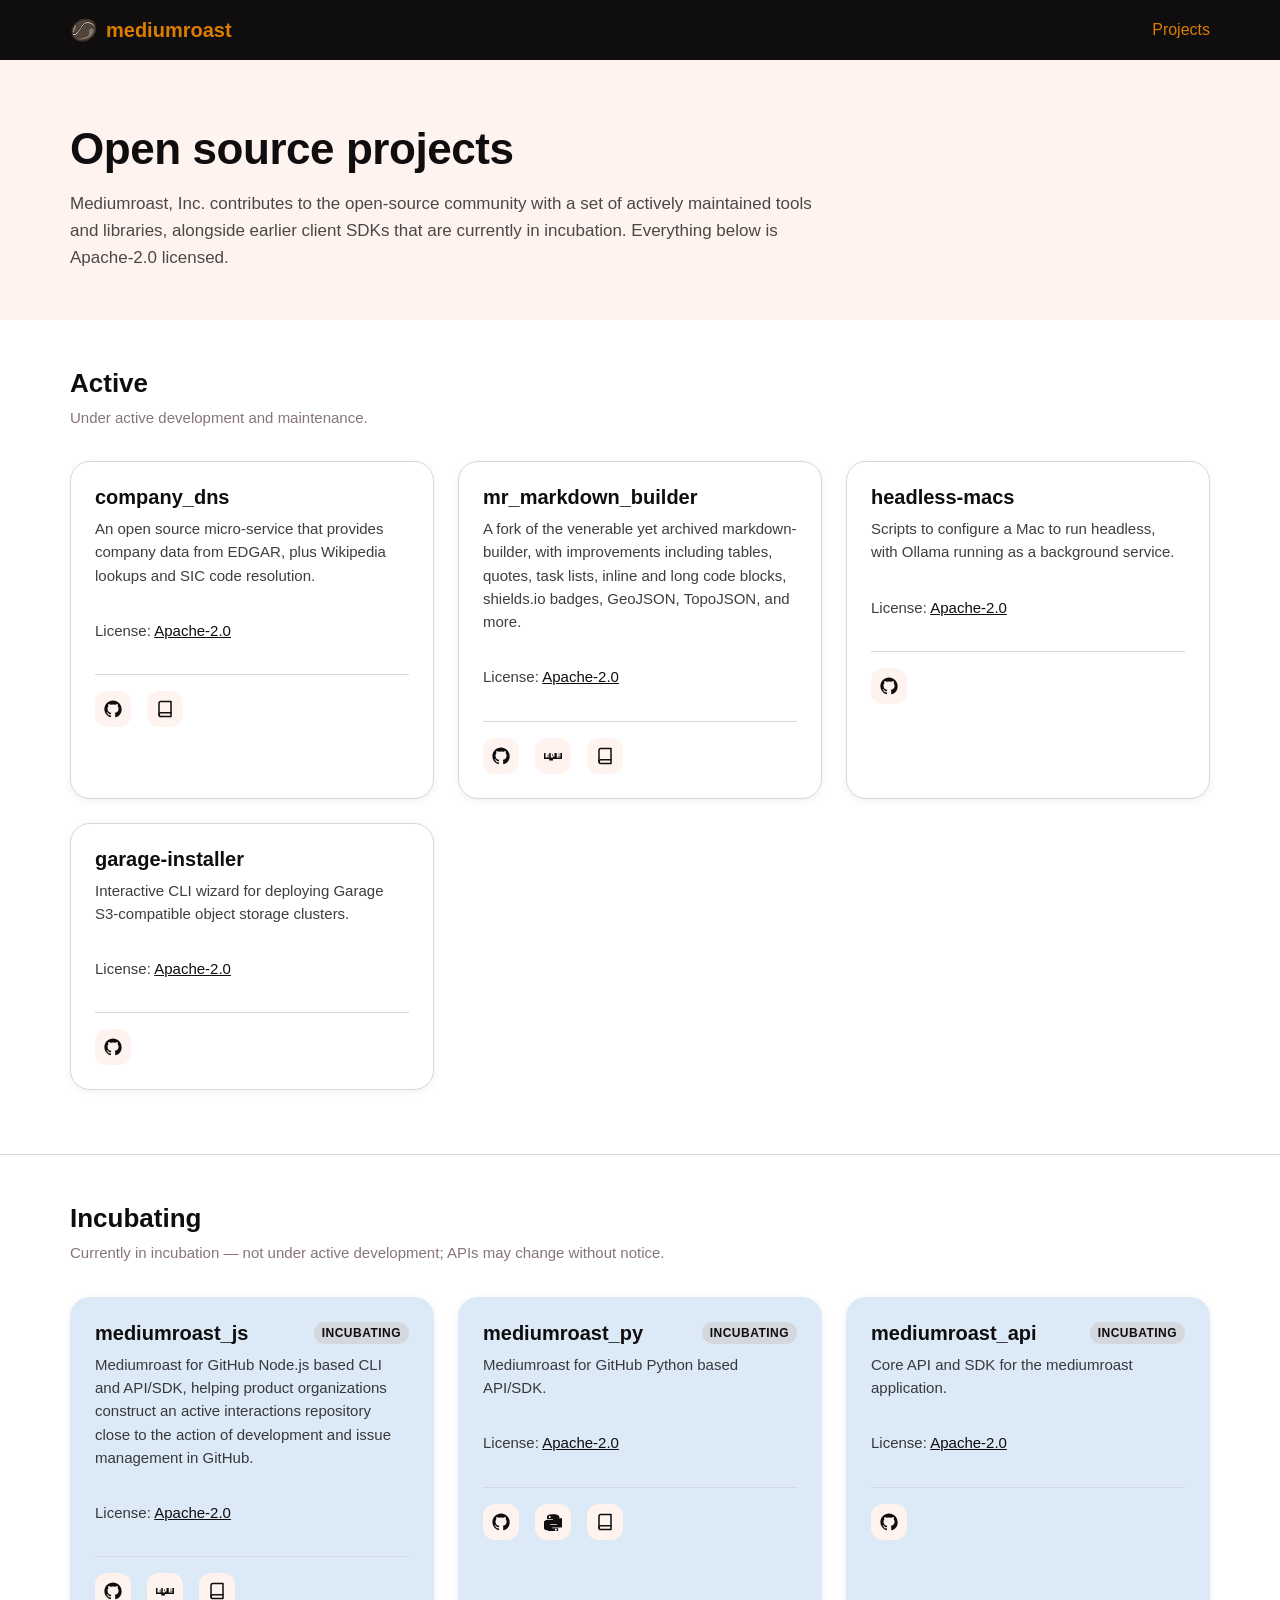
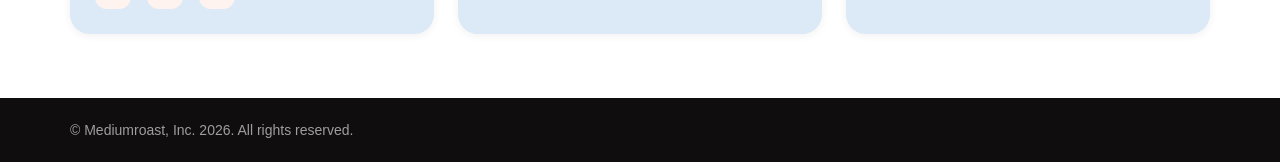
==== commit f6c6d3ac: "Rebuild open source page as hand-authored static HTML/CSS Replaces the Blocs-generated site with pla" ====
--- a/docs/index.html
+++ b/docs/index.html
@@ -1 +1,230 @@
-<!doctype html><html><head>  <meta charset="utf-8">  <meta name="keywords" content="">  <meta name="description" content="">  <meta name="viewport" content="width=device-width, initial-scale=1.0, viewport-fit=cover"><link rel="canonical" href="https://mediumroast.github.io/"><meta name="robots" content="index, follow">  <link rel="shortcut icon" type="image/png" href="favicon.png">  <link rel="stylesheet" type="text/css" href="./css/bootstrap.min.css?9105"><link rel="stylesheet" type="text/css" href="style.css?6646"><link rel="stylesheet" type="text/css" href="./css/animate.min.css?6481"><link rel="stylesheet" type="text/css" href="./css/all.min.css"><link rel="stylesheet" type="text/css" href="./css/feather.min.css">  <title>Home</title>  <!-- Analytics --> <!-- Analytics END -->  </head><body><!-- Preloader --><div id="page-loading-blocs-notifaction" class="page-preloader"></div><!-- Preloader END --><!-- Main container --><div class="page-container">  <!-- bloc-0 --><div class="bloc b-divider sticky-nav bgc-onyx d-bloc " id="bloc-0"><div class="container bloc-sm bloc-no-padding-lg"><div class="row"><div class="col"><nav class="navbar row navbar-expand-md navbar-light" role="navigation" id="mr-menu-bar"><div class="container-fluid"><a class="navbar-brand ltc-satin-sheen-gold" href="https://www.mediumroast.io" target="_blank"><img src="img/mr_icon.png" alt="logo" class="me-2" />mediumroast</a><button id="nav-toggle" type="button" class="ui-navbar-toggler navbar-toggler border-0 p-0 ms-auto" aria-expanded="false" aria-label="Toggle navigation" data-bs-toggle="collapse" data-bs-target=".navbar-48901"><span class="navbar-toggler-icon"></span></button><div class="collapse navbar-collapse navbar-48901"><ul class="site-navigation nav navbar-nav ms-auto"><li class="nav-item"><a href="./" class="nav-link a-btn ltc-satin-sheen-gold">Projects</a></li></ul></div></div></nav></div></div></div></div><!-- bloc-0 END --><!-- bloc-1 --><div class="bloc bgc-white l-bloc" id="bloc-1"><div class="container bloc-lg bloc-sm-lg"><div class="row"><div class="col text-center text-md-start"><h1 class="mg-md tc-onyx">Open source projects</h1><p>Mediumroast, Inc. is excited to contribute to the open-source community with four projects: mediumroast_js, mediumroast_py, company_dns, and mr_markdown_builder. These projects have been designed to enhance software development, not only within our own mediumroast.io application but also more generally in the case of company_dns and mr_markdown_builder.&nbsp;</p></div></div></div></div><!-- bloc-1 END --><!-- oss-component-mr-js --><div class="bloc bgc-ghost-white l-bloc b-divider full-width-bloc" id="oss-component-mr-js"><div class="container bloc-lg bloc-sm-lg"><div class="row"><div class="col-md-4 text-center text-md-start"><div class="card" id="mediumroast-js"><div class="card-body card-body-style mr_card"><h3 class="mg-md tc-onyx">mediumroast_js</h3><p class="mr_card_paragraph">Mediumroast for GitHub Node.js based CLI and API/SDK.&nbsp;Mediumroast for GitHub intends to help Products oranizations construct an active interactions repository close to the action of development and issue management in GitHub.&nbsp;<br></p><p>License: <a href="https://github.com/mediumroast/mediumroast_js/blob/main/LICENSE" target="_blank">Apache-2.0 license</a></p><div class="row"><div class="col"><div class="text-center"><a href="https://github.com/mediumroast/mediumroast_js" target="_blank"><span class="icon-md fab fa-github-square"></span></a></div></div><div class="col"><div class="text-center"><a href="https://www.npmjs.com/package/mediumroast_js" target="_blank"><span class="icon-md fab fa-npm"></span></a></div></div><div class="col"><div class="text-center"><a href="https://mediumroast.github.io/mediumroast_js/" target="_blank"><span class="icon-md feather-icon icon-layout"></span></a></div></div></div></div></div></div><div class="col-md-4 text-center text-md-start"><div class="card" id="mediumroast-py"><div class="card-body mr_card"><h3 class="mg-md tc-onyx">mediumroast_py</h3><p class="mr_card_paragraph">Mediumroast for GitHub Python based API/SDK.<br></p><p>License: <a href="https://github.com/mediumroast/mediumroast_py/blob/main/LICENSE" target="_blank">Apache-2.0 license</a></p><div class="row"><div class="col"><div class="text-center"><a href="https://github.com/mediumroast/mediumroast_py" target="_blank"><span class="icon-md fab fa-github-square"></span></a></div></div><div class="col"><div class="text-center"><a href="https://pypi.org/project/mediumroast-py/" target="_blank"><span class="icon-md fab fa-python"></span></a></div></div><div class="col"><div class="text-center"><a href="https://mediumroast.github.io/mediumroast_py/" target="_blank"><span class="icon-md feather-icon icon-layout"></span></a></div></div></div></div></div></div><div class="col-md-4 text-center text-md-start"><div class="card" id="company-dns"><div class="card-body card-body-3-style mr_card"><h3 class="mg-md tc-onyx">company_dns</h3><p class="mr_card_paragraph">company_dns, is an open source micro-service focused that provides company data from EDGAR plus Wikipedia, and SIC lookup.<br></p><p>License: <a href="https://github.com/miha42-github/company_dns/blob/main/LICENSE" target="_blank">Apache-2.0 license</a></p><div class="row"><div class="col"><div class="text-center"><a href="https://github.com/miha42-github/company_dns" target="_blank"><span class="icon-md fab fa-github-square"></span></a></div></div><div class="col"><div class="text-center"><a href="https://miha42-github.github.io/company_dns/" target="_blank"><span class="icon-md feather-icon icon-layout"></span></a></div></div></div></div></div></div></div></div></div><!-- oss-component-mr-js END --><!-- oss-component-mr-js --><div class="bloc bgc-ghost-white l-bloc b-divider full-width-bloc" id="oss-component-mr-js"><div class="container bloc-lg bloc-sm-lg"><div class="row"><div class="col-md-4 text-center text-md-start"><div class="card"><div class="card-body card-body-style mr_card"><h3 class="mg-md tc-onyx">mr_markdown_builder</h3><p class="mr_card_paragraph">A fork of the venerable yet archived markdown-builder with improvements including, but not limited to: Tables, Quotes, Task lists, Inline code blocks, Long code blocks, Badges from shields.io, GeoJson, TopoJson, and many more.<br></p><p>License: <a href="https://github.com/mediumroast/mediumroast_js/blob/main/LICENSE" target="_blank">Apache-2.0 license</a></p><div class="row"><div class="col"><div class="text-center"><a href="https://github.com/mediumroast/mr_markdown_builder" target="_blank"><span class="icon-md fab fa-github-square"></span></a></div></div><div class="col"><div class="text-center"><a href="https://www.npmjs.com/package/mr_markdown_builder" target="_blank"><span class="icon-md fab fa-npm"></span></a></div></div><div class="col"><div class="text-center"><a href="https://mediumroast.github.io/mr_markdown_builder/" target="_blank"><span class="icon-md feather-icon icon-layout"></span></a></div></div></div></div></div></div><div class="col-md-4 text-center text-md-start"></div><div class="col-md-4 text-center text-md-start"></div></div></div></div><!-- oss-component-mr-js END --><!-- ScrollToTop Button --><a class="bloc-button btn btn-d scrollToTop" onclick="scrollToTarget('1',this)"><svg xmlns="http://www.w3.org/2000/svg" width="22" height="22" viewBox="0 0 32 32"><path class="scroll-to-top-btn-icon" d="M30,22.656l-14-13-14,13"/></svg></a><!-- ScrollToTop Button END--><!-- bloc-3 --><div class="bloc bgc-onyx tc-satin-sheen-gold d-bloc" id="bloc-3"><div class="container bloc-lg bloc-sm-lg"><div class="row"><div class="col text-center text-md-start"><p class="p-style">&nbsp;© Mediumroast, Inc. 2024. All rights reserved.</p></div></div></div></div><!-- bloc-3 END --></div><!-- Main container END -->  <!-- Additional JS --><script src="./js/bootstrap.bundle.min.js?4762"></script><script src="./js/blocs.min.js?7379"></script><script src="./js/lazysizes.min.js" defer></script><!-- Additional JS END --></body></html>+<!doctype html>
+<html lang="en">
+<head>
+  <meta charset="utf-8">
+  <meta name="viewport" content="width=device-width, initial-scale=1.0, viewport-fit=cover">
+  <meta name="description" content="Open source projects from Mediumroast, Inc.">
+  <link rel="canonical" href="https://mediumroast.github.io/">
+  <meta name="robots" content="index, follow">
+  <link rel="shortcut icon" type="image/png" href="favicon.png">
+  <link rel="stylesheet" href="style.css">
+  <title>Open source projects — Mediumroast</title>
+</head>
+<body>
+
+  <header class="site-header">
+    <div class="container">
+      <a class="brand" href="https://www.mediumroast.io" target="_blank" rel="noreferrer">
+        <img src="img/mr_icon.png" alt="">
+        mediumroast
+      </a>
+      <nav class="site-nav" aria-label="Primary">
+        <a href="./" aria-current="page">Projects</a>
+      </nav>
+    </div>
+  </header>
+
+  <main>
+
+    <section class="hero">
+      <div class="container">
+        <h1>Open source projects</h1>
+        <p>
+          Mediumroast, Inc. contributes to the open-source community with a set of
+          actively maintained tools and libraries, alongside earlier client SDKs that
+          are currently in incubation. Everything below is Apache-2.0 licensed.
+        </p>
+      </div>
+    </section>
+
+    <section class="projects-section" aria-labelledby="active-heading">
+      <div class="container">
+        <div class="section-heading">
+          <h2 id="active-heading">Active</h2>
+        </div>
+        <p class="section-note">
+          Under active development and maintenance.
+        </p>
+
+        <div class="project-grid">
+
+          <article class="project-card" id="company-dns">
+            <div class="card-top">
+              <h3>company_dns</h3>
+            </div>
+            <p>
+              An open source micro-service that provides company data from EDGAR,
+              plus Wikipedia lookups and SIC code resolution.
+            </p>
+            <p class="card-license">
+              License: <a href="https://github.com/miha42-github/company_dns/blob/main/LICENSE" target="_blank" rel="noreferrer">Apache-2.0</a>
+            </p>
+            <div class="card-links">
+              <a href="https://github.com/miha42-github/company_dns" target="_blank" rel="noreferrer" aria-label="company_dns on GitHub">
+                <svg viewBox="0 0 24 24" fill="currentColor" aria-hidden="true"><path d="M12 .5C5.73.5.5 5.73.5 12c0 5.09 3.29 9.39 7.86 10.91.58.1.79-.25.79-.56 0-.27-.01-1.17-.02-2.12-3.2.7-3.88-1.36-3.88-1.36-.52-1.34-1.28-1.7-1.28-1.7-1.05-.72.08-.7.08-.7 1.16.08 1.77 1.19 1.77 1.19 1.03 1.77 2.7 1.26 3.36.96.1-.75.4-1.26.73-1.55-2.55-.29-5.23-1.28-5.23-5.69 0-1.26.45-2.29 1.19-3.09-.12-.29-.52-1.46.11-3.05 0 0 .97-.31 3.18 1.18a11.05 11.05 0 0 1 5.79 0c2.2-1.49 3.17-1.18 3.17-1.18.63 1.59.23 2.76.11 3.05.74.8 1.19 1.83 1.19 3.09 0 4.42-2.69 5.39-5.25 5.68.41.36.78 1.07.78 2.15 0 1.55-.01 2.8-.01 3.18 0 .31.21.67.8.56A10.51 10.51 0 0 0 23.5 12C23.5 5.73 18.27.5 12 .5Z"/></svg>
+              </a>
+              <a href="https://miha42-github.github.io/company_dns/" target="_blank" rel="noreferrer" aria-label="company_dns documentation">
+                <svg viewBox="0 0 24 24" fill="none" stroke="currentColor" stroke-width="2" stroke-linecap="round" stroke-linejoin="round" aria-hidden="true"><path d="M4 19.5A2.5 2.5 0 0 1 6.5 17H20"/><path d="M6.5 2H20v20H6.5A2.5 2.5 0 0 1 4 19.5v-15A2.5 2.5 0 0 1 6.5 2z"/></svg>
+              </a>
+            </div>
+          </article>
+
+          <article class="project-card" id="mr-markdown-builder">
+            <div class="card-top">
+              <h3>mr_markdown_builder</h3>
+            </div>
+            <p>
+              A fork of the venerable yet archived markdown-builder, with
+              improvements including tables, quotes, task lists, inline and
+              long code blocks, shields.io badges, GeoJSON, TopoJSON, and more.
+            </p>
+            <p class="card-license">
+              License: <a href="https://github.com/mediumroast/mr_markdown_builder/blob/main/LICENSE" target="_blank" rel="noreferrer">Apache-2.0</a>
+            </p>
+            <div class="card-links">
+              <a href="https://github.com/mediumroast/mr_markdown_builder" target="_blank" rel="noreferrer" aria-label="mr_markdown_builder on GitHub">
+                <svg viewBox="0 0 24 24" fill="currentColor" aria-hidden="true"><path d="M12 .5C5.73.5.5 5.73.5 12c0 5.09 3.29 9.39 7.86 10.91.58.1.79-.25.79-.56 0-.27-.01-1.17-.02-2.12-3.2.7-3.88-1.36-3.88-1.36-.52-1.34-1.28-1.7-1.28-1.7-1.05-.72.08-.7.08-.7 1.16.08 1.77 1.19 1.77 1.19 1.03 1.77 2.7 1.26 3.36.96.1-.75.4-1.26.73-1.55-2.55-.29-5.23-1.28-5.23-5.69 0-1.26.45-2.29 1.19-3.09-.12-.29-.52-1.46.11-3.05 0 0 .97-.31 3.18 1.18a11.05 11.05 0 0 1 5.79 0c2.2-1.49 3.17-1.18 3.17-1.18.63 1.59.23 2.76.11 3.05.74.8 1.19 1.83 1.19 3.09 0 4.42-2.69 5.39-5.25 5.68.41.36.78 1.07.78 2.15 0 1.55-.01 2.8-.01 3.18 0 .31.21.67.8.56A10.51 10.51 0 0 0 23.5 12C23.5 5.73 18.27.5 12 .5Z"/></svg>
+              </a>
+              <a href="https://www.npmjs.com/package/mr_markdown_builder" target="_blank" rel="noreferrer" aria-label="mr_markdown_builder on npm">
+                <svg viewBox="0 0 24 24" fill="currentColor" aria-hidden="true"><path d="M0 8h24v8H12v2H7v-2H0V8Zm2 6h3V10h1v4h1v-6H2v6Zm7-6v6h3v-1.5h2V8H9Zm2 1.5h1V12h-1V9.5Zm6-1.5v6h5v-1.5h-3.5v-1h3.5V9.5h-3.5V9h3.5V8h-5Z"/></svg>
+              </a>
+              <a href="https://mediumroast.github.io/mr_markdown_builder/" target="_blank" rel="noreferrer" aria-label="mr_markdown_builder documentation">
+                <svg viewBox="0 0 24 24" fill="none" stroke="currentColor" stroke-width="2" stroke-linecap="round" stroke-linejoin="round" aria-hidden="true"><path d="M4 19.5A2.5 2.5 0 0 1 6.5 17H20"/><path d="M6.5 2H20v20H6.5A2.5 2.5 0 0 1 4 19.5v-15A2.5 2.5 0 0 1 6.5 2z"/></svg>
+              </a>
+            </div>
+          </article>
+
+          <article class="project-card" id="headless-macs">
+            <div class="card-top">
+              <h3>headless-macs</h3>
+            </div>
+            <p>
+              Scripts to configure a Mac to run headless, with Ollama running
+              as a background service.
+            </p>
+            <p class="card-license">
+              License: <a href="https://github.com/mediumroast/headless-macs/blob/main/LICENSE" target="_blank" rel="noreferrer">Apache-2.0</a>
+            </p>
+            <div class="card-links">
+              <a href="https://github.com/mediumroast/headless-macs" target="_blank" rel="noreferrer" aria-label="headless-macs on GitHub">
+                <svg viewBox="0 0 24 24" fill="currentColor" aria-hidden="true"><path d="M12 .5C5.73.5.5 5.73.5 12c0 5.09 3.29 9.39 7.86 10.91.58.1.79-.25.79-.56 0-.27-.01-1.17-.02-2.12-3.2.7-3.88-1.36-3.88-1.36-.52-1.34-1.28-1.7-1.28-1.7-1.05-.72.08-.7.08-.7 1.16.08 1.77 1.19 1.77 1.19 1.03 1.77 2.7 1.26 3.36.96.1-.75.4-1.26.73-1.55-2.55-.29-5.23-1.28-5.23-5.69 0-1.26.45-2.29 1.19-3.09-.12-.29-.52-1.46.11-3.05 0 0 .97-.31 3.18 1.18a11.05 11.05 0 0 1 5.79 0c2.2-1.49 3.17-1.18 3.17-1.18.63 1.59.23 2.76.11 3.05.74.8 1.19 1.83 1.19 3.09 0 4.42-2.69 5.39-5.25 5.68.41.36.78 1.07.78 2.15 0 1.55-.01 2.8-.01 3.18 0 .31.21.67.8.56A10.51 10.51 0 0 0 23.5 12C23.5 5.73 18.27.5 12 .5Z"/></svg>
+              </a>
+            </div>
+          </article>
+
+          <article class="project-card" id="garage-installer">
+            <div class="card-top">
+              <h3>garage-installer</h3>
+            </div>
+            <p>
+              Interactive CLI wizard for deploying Garage S3-compatible object
+              storage clusters.
+            </p>
+            <p class="card-license">
+              License: <a href="https://github.com/miha42-github/garage-installer/blob/main/LICENSE" target="_blank" rel="noreferrer">Apache-2.0</a>
+            </p>
+            <div class="card-links">
+              <a href="https://github.com/miha42-github/garage-installer" target="_blank" rel="noreferrer" aria-label="garage-installer on GitHub">
+                <svg viewBox="0 0 24 24" fill="currentColor" aria-hidden="true"><path d="M12 .5C5.73.5.5 5.73.5 12c0 5.09 3.29 9.39 7.86 10.91.58.1.79-.25.79-.56 0-.27-.01-1.17-.02-2.12-3.2.7-3.88-1.36-3.88-1.36-.52-1.34-1.28-1.7-1.28-1.7-1.05-.72.08-.7.08-.7 1.16.08 1.77 1.19 1.77 1.19 1.03 1.77 2.7 1.26 3.36.96.1-.75.4-1.26.73-1.55-2.55-.29-5.23-1.28-5.23-5.69 0-1.26.45-2.29 1.19-3.09-.12-.29-.52-1.46.11-3.05 0 0 .97-.31 3.18 1.18a11.05 11.05 0 0 1 5.79 0c2.2-1.49 3.17-1.18 3.17-1.18.63 1.59.23 2.76.11 3.05.74.8 1.19 1.83 1.19 3.09 0 4.42-2.69 5.39-5.25 5.68.41.36.78 1.07.78 2.15 0 1.55-.01 2.8-.01 3.18 0 .31.21.67.8.56A10.51 10.51 0 0 0 23.5 12C23.5 5.73 18.27.5 12 .5Z"/></svg>
+              </a>
+            </div>
+          </article>
+
+        </div>
+      </div>
+    </section>
+
+    <section class="projects-section" aria-labelledby="incubating-heading">
+      <div class="container">
+        <div class="section-heading">
+          <h2 id="incubating-heading">Incubating</h2>
+        </div>
+        <p class="section-note">
+          Currently in incubation — not under active development; APIs may
+          change without notice.
+        </p>
+
+        <div class="project-grid">
+
+          <article class="project-card project-card--incubating" id="mediumroast-js">
+            <div class="card-top">
+              <h3>mediumroast_js</h3>
+              <span class="badge">Incubating</span>
+            </div>
+            <p>
+              Mediumroast for GitHub Node.js based CLI and API/SDK, helping
+              product organizations construct an active interactions repository
+              close to the action of development and issue management in GitHub.
+            </p>
+            <p class="card-license">
+              License: <a href="https://github.com/mediumroast/mediumroast_js/blob/main/LICENSE" target="_blank" rel="noreferrer">Apache-2.0</a>
+            </p>
+            <div class="card-links">
+              <a href="https://github.com/mediumroast/mediumroast_js" target="_blank" rel="noreferrer" aria-label="mediumroast_js on GitHub">
+                <svg viewBox="0 0 24 24" fill="currentColor" aria-hidden="true"><path d="M12 .5C5.73.5.5 5.73.5 12c0 5.09 3.29 9.39 7.86 10.91.58.1.79-.25.79-.56 0-.27-.01-1.17-.02-2.12-3.2.7-3.88-1.36-3.88-1.36-.52-1.34-1.28-1.7-1.28-1.7-1.05-.72.08-.7.08-.7 1.16.08 1.77 1.19 1.77 1.19 1.03 1.77 2.7 1.26 3.36.96.1-.75.4-1.26.73-1.55-2.55-.29-5.23-1.28-5.23-5.69 0-1.26.45-2.29 1.19-3.09-.12-.29-.52-1.46.11-3.05 0 0 .97-.31 3.18 1.18a11.05 11.05 0 0 1 5.79 0c2.2-1.49 3.17-1.18 3.17-1.18.63 1.59.23 2.76.11 3.05.74.8 1.19 1.83 1.19 3.09 0 4.42-2.69 5.39-5.25 5.68.41.36.78 1.07.78 2.15 0 1.55-.01 2.8-.01 3.18 0 .31.21.67.8.56A10.51 10.51 0 0 0 23.5 12C23.5 5.73 18.27.5 12 .5Z"/></svg>
+              </a>
+              <a href="https://www.npmjs.com/package/mediumroast_js" target="_blank" rel="noreferrer" aria-label="mediumroast_js on npm">
+                <svg viewBox="0 0 24 24" fill="currentColor" aria-hidden="true"><path d="M0 8h24v8H12v2H7v-2H0V8Zm2 6h3V10h1v4h1v-6H2v6Zm7-6v6h3v-1.5h2V8H9Zm2 1.5h1V12h-1V9.5Zm6-1.5v6h5v-1.5h-3.5v-1h3.5V9.5h-3.5V9h3.5V8h-5Z"/></svg>
+              </a>
+              <a href="https://mediumroast.github.io/mediumroast_js/" target="_blank" rel="noreferrer" aria-label="mediumroast_js documentation">
+                <svg viewBox="0 0 24 24" fill="none" stroke="currentColor" stroke-width="2" stroke-linecap="round" stroke-linejoin="round" aria-hidden="true"><path d="M4 19.5A2.5 2.5 0 0 1 6.5 17H20"/><path d="M6.5 2H20v20H6.5A2.5 2.5 0 0 1 4 19.5v-15A2.5 2.5 0 0 1 6.5 2z"/></svg>
+              </a>
+            </div>
+          </article>
+
+          <article class="project-card project-card--incubating" id="mediumroast-py">
+            <div class="card-top">
+              <h3>mediumroast_py</h3>
+              <span class="badge">Incubating</span>
+            </div>
+            <p>
+              Mediumroast for GitHub Python based API/SDK.
+            </p>
+            <p class="card-license">
+              License: <a href="https://github.com/mediumroast/mediumroast_py/blob/main/LICENSE" target="_blank" rel="noreferrer">Apache-2.0</a>
+            </p>
+            <div class="card-links">
+              <a href="https://github.com/mediumroast/mediumroast_py" target="_blank" rel="noreferrer" aria-label="mediumroast_py on GitHub">
+                <svg viewBox="0 0 24 24" fill="currentColor" aria-hidden="true"><path d="M12 .5C5.73.5.5 5.73.5 12c0 5.09 3.29 9.39 7.86 10.91.58.1.79-.25.79-.56 0-.27-.01-1.17-.02-2.12-3.2.7-3.88-1.36-3.88-1.36-.52-1.34-1.28-1.7-1.28-1.7-1.05-.72.08-.7.08-.7 1.16.08 1.77 1.19 1.77 1.19 1.03 1.77 2.7 1.26 3.36.96.1-.75.4-1.26.73-1.55-2.55-.29-5.23-1.28-5.23-5.69 0-1.26.45-2.29 1.19-3.09-.12-.29-.52-1.46.11-3.05 0 0 .97-.31 3.18 1.18a11.05 11.05 0 0 1 5.79 0c2.2-1.49 3.17-1.18 3.17-1.18.63 1.59.23 2.76.11 3.05.74.8 1.19 1.83 1.19 3.09 0 4.42-2.69 5.39-5.25 5.68.41.36.78 1.07.78 2.15 0 1.55-.01 2.8-.01 3.18 0 .31.21.67.8.56A10.51 10.51 0 0 0 23.5 12C23.5 5.73 18.27.5 12 .5Z"/></svg>
+              </a>
+              <a href="https://pypi.org/project/mediumroast-py/" target="_blank" rel="noreferrer" aria-label="mediumroast_py on PyPI">
+                <svg viewBox="0 0 24 24" fill="currentColor" aria-hidden="true"><path d="M11.9 1.6c-1.5 0-2.9.1-4.1.4C4.6 2.6 4 3.7 4 5.7v2.7h7.9v1H4c-2.1 0-3.9 1.3-4.5 3.7-.6 2.3-.6 3.7 0 6.1.5 2 1.7 3.7 3.8 3.7h2.5v-3.4c0-2.3 2-4.4 4.4-4.4h7c1.9 0 3.4-1.6 3.4-3.5V5.7c0-1.8-1.5-3.2-3.4-3.5-1.2-.2-2.6-.4-4-.4-.1 0-1.6 0-1.3 0Zm-4.3 2.4c.7 0 1.3.6 1.3 1.3s-.6 1.3-1.3 1.3-1.3-.6-1.3-1.3.6-1.3 1.3-1.3ZM19.9 8.4v3.3c0 2.4-2 4.4-4.4 4.4h-7c-1.8 0-3.4 1.6-3.4 3.5v3.4c0 1.8 1.6 2.9 3.4 3.5 2.2.6 4.3.7 7 0 1.8-.5 3.4-1.6 3.4-3.5v-2.7h-7.9v-1h11.8c2.1 0 2.9-1.4 3.6-3.7.7-2.4.6-4.6 0-6.1-.5-1.6-1.5-2.6-2.9-2.6h-1.7Zm-4.1 12.6c.7 0 1.3.6 1.3 1.3s-.6 1.3-1.3 1.3-1.3-.6-1.3-1.3.6-1.3 1.3-1.3Z"/></svg>
+              </a>
+              <a href="https://mediumroast.github.io/mediumroast_py/" target="_blank" rel="noreferrer" aria-label="mediumroast_py documentation">
+                <svg viewBox="0 0 24 24" fill="none" stroke="currentColor" stroke-width="2" stroke-linecap="round" stroke-linejoin="round" aria-hidden="true"><path d="M4 19.5A2.5 2.5 0 0 1 6.5 17H20"/><path d="M6.5 2H20v20H6.5A2.5 2.5 0 0 1 4 19.5v-15A2.5 2.5 0 0 1 6.5 2z"/></svg>
+              </a>
+            </div>
+          </article>
+
+          <article class="project-card project-card--incubating" id="mediumroast-api">
+            <div class="card-top">
+              <h3>mediumroast_api</h3>
+              <span class="badge">Incubating</span>
+            </div>
+            <p>
+              Core API and SDK for the mediumroast application.
+            </p>
+            <p class="card-license">
+              License: <a href="https://github.com/mediumroast/mediumroast_api/blob/main/LICENSE" target="_blank" rel="noreferrer">Apache-2.0</a>
+            </p>
+            <div class="card-links">
+              <a href="https://github.com/mediumroast/mediumroast_api" target="_blank" rel="noreferrer" aria-label="mediumroast_api on GitHub">
+                <svg viewBox="0 0 24 24" fill="currentColor" aria-hidden="true"><path d="M12 .5C5.73.5.5 5.73.5 12c0 5.09 3.29 9.39 7.86 10.91.58.1.79-.25.79-.56 0-.27-.01-1.17-.02-2.12-3.2.7-3.88-1.36-3.88-1.36-.52-1.34-1.28-1.7-1.28-1.7-1.05-.72.08-.7.08-.7 1.16.08 1.77 1.19 1.77 1.19 1.03 1.77 2.7 1.26 3.36.96.1-.75.4-1.26.73-1.55-2.55-.29-5.23-1.28-5.23-5.69 0-1.26.45-2.29 1.19-3.09-.12-.29-.52-1.46.11-3.05 0 0 .97-.31 3.18 1.18a11.05 11.05 0 0 1 5.79 0c2.2-1.49 3.17-1.18 3.17-1.18.63 1.59.23 2.76.11 3.05.74.8 1.19 1.83 1.19 3.09 0 4.42-2.69 5.39-5.25 5.68.41.36.78 1.07.78 2.15 0 1.55-.01 2.8-.01 3.18 0 .31.21.67.8.56A10.51 10.51 0 0 0 23.5 12C23.5 5.73 18.27.5 12 .5Z"/></svg>
+              </a>
+            </div>
+          </article>
+
+        </div>
+      </div>
+    </section>
+
+  </main>
+
+  <footer class="site-footer">
+    <div class="container">
+      <p>&copy; Mediumroast, Inc. 2026. All rights reserved.</p>
+    </div>
+  </footer>
+
+</body>
+</html>
--- a/docs/style.css
+++ b/docs/style.css
@@ -1,8 +1,324 @@
-/*-----------------------------------------------------------------------------------
-	Open Source @ Mediumroast
-	About: Open source at mediumroast.io
-	Author: Michael Hay
-	Version: 1.5
-	Built with Blocs
------------------------------------------------------------------------------------*/
-body{margin:0;padding:0;  background:#FFFFFF;  overflow-x:hidden;  -webkit-font-smoothing: antialiased;  -moz-osx-font-smoothing: grayscale;}.page-container{overflow: hidden;} a,button{transition: background .3s ease-in-out;outline: none!important;} a:hover{text-decoration: none; cursor:pointer;}.page-preloader{position: fixed;top: 0;bottom: 0;width: 100%;z-index:100000;background:#FFFFFF url("img/pageload-spinner.gif") no-repeat center center;animation-name: preloader-fade;animation-delay: 2s;animation-duration: 0.5s;animation-fill-mode: both;}.preloader-complete{animation-delay:0.1s;}@keyframes preloader-fade {0% {opacity: 1;visibility: visible;}100% {opacity: 0;visibility: hidden;}}.bloc{width:100%;clear:both;background: 50% 50% no-repeat;padding:0 20px;-webkit-background-size: cover;-moz-background-size: cover;-o-background-size: cover;background-size: cover;position:relative;display:flex;}.bloc .container{padding-left:0;padding-right:0;position:relative;}.bloc-lg{padding:100px 20px;}.bloc-sm{padding:20px;}.full-width-bloc{padding-left:0;padding-right:0;}.full-width-bloc .row{margin-left:0;margin-right:0;}.full-width-bloc .container{width:100%;max-width:100%!important;}.full-width-bloc .carousel img{width:100%;height:auto;}.d-bloc{color:rgba(255,255,255,.7);}.d-bloc button:hover{color:rgba(255,255,255,.9);}.d-bloc .icon-round,.d-bloc .icon-square,.d-bloc .icon-rounded,.d-bloc .icon-semi-rounded-a,.d-bloc .icon-semi-rounded-b{border-color:rgba(255,255,255,.9);}.d-bloc .divider-h span{border-color:rgba(255,255,255,.2);}.d-bloc .a-btn,.d-bloc .navbar a, .d-bloc a .icon-sm, .d-bloc a .icon-md, .d-bloc a .icon-lg, .d-bloc a .icon-xl, .d-bloc h1 a, .d-bloc h2 a, .d-bloc h3 a, .d-bloc h4 a, .d-bloc h5 a, .d-bloc h6 a, .d-bloc p a{color:rgba(255,255,255,.6);}.d-bloc .a-btn:hover,.d-bloc .navbar a:hover,.d-bloc a:hover .icon-sm, .d-bloc a:hover .icon-md, .d-bloc a:hover .icon-lg, .d-bloc a:hover .icon-xl, .d-bloc h1 a:hover, .d-bloc h2 a:hover, .d-bloc h3 a:hover, .d-bloc h4 a:hover, .d-bloc h5 a:hover, .d-bloc h6 a:hover, .d-bloc p a:hover{color:rgba(255,255,255,1);}.d-bloc .navbar-toggle .icon-bar{background:rgba(255,255,255,1);}.d-bloc .btn-wire,.d-bloc .btn-wire:hover{color:rgba(255,255,255,1);border-color:rgba(255,255,255,1);}.d-bloc .card{color:rgba(0,0,0,.5);}.d-bloc .card button:hover{color:rgba(0,0,0,.7);}.d-bloc .card icon{border-color:rgba(0,0,0,.7);}.d-bloc .card .divider-h span{border-color:rgba(0,0,0,.1);}.d-bloc .card .a-btn{color:rgba(0,0,0,.6);}.d-bloc .card .a-btn:hover{color:rgba(0,0,0,1);}.d-bloc .card .btn-wire, .d-bloc .card .btn-wire:hover{color:rgba(0,0,0,.7);border-color:rgba(0,0,0,.3);}.d-bloc .card,.l-bloc{color:rgba(0,0,0,.5);}.d-bloc .card button:hover,.l-bloc button:hover{color:rgba(0,0,0,.7);}.l-bloc .icon-round,.l-bloc .icon-square,.l-bloc .icon-rounded,.l-bloc .icon-semi-rounded-a,.l-bloc .icon-semi-rounded-b{border-color:rgba(0,0,0,.7);}.d-bloc .card .divider-h span,.l-bloc .divider-h span{border-color:rgba(0,0,0,.1);}.d-bloc .card .a-btn,.l-bloc .a-btn,.l-bloc .navbar a,.l-bloc a .icon-sm, .l-bloc a .icon-md, .l-bloc a .icon-lg, .l-bloc a .icon-xl, .l-bloc h1 a, .l-bloc h2 a, .l-bloc h3 a, .l-bloc h4 a, .l-bloc h5 a, .l-bloc h6 a, .l-bloc p a{color:rgba(0,0,0,.6);}.d-bloc .card .a-btn:hover,.l-bloc .a-btn:hover,.l-bloc .navbar a:hover, .l-bloc a:hover .icon-sm, .l-bloc a:hover .icon-md, .l-bloc a:hover .icon-lg, .l-bloc a:hover .icon-xl, .l-bloc h1 a:hover, .l-bloc h2 a:hover, .l-bloc h3 a:hover, .l-bloc h4 a:hover, .l-bloc h5 a:hover, .l-bloc h6 a:hover, .l-bloc p a:hover{color:rgba(0,0,0,1);}.l-bloc .navbar-toggle .icon-bar{color:rgba(0,0,0,.6);}.d-bloc .card .btn-wire,.d-bloc .card .btn-wire:hover,.l-bloc .btn-wire,.l-bloc .btn-wire:hover{color:rgba(0,0,0,.7);border-color:rgba(0,0,0,.3);}.b-divider{border-top:1px solid rgba(0,0,0,.1);border-bottom:1px solid rgba(0,0,0,.1);}.sticky-nav.sticky{position:fixed;top:0;z-index:1000;box-shadow:0 1px 2px rgba(0,0,0,.3); transition: all .2s ease-out;}.dropdown-menu .dropdown-menu{border:none}@media (min-width:576px){.navbar-expand-sm .dropdown-menu .dropdown-menu{border:1px solid rgba(0,0,0,.15);position:absolute;left:100%;top:-7px}.navbar-expand-sm .dropdown-menu .submenu-left{right:100%;left:auto}}@media (min-width:768px){.navbar-expand-md .dropdown-menu .dropdown-menu{border:1px solid rgba(0,0,0,.15);border:1px solid rgba(0,0,0,.15);position:absolute;left:100%;top:-7px}.navbar-expand-md .dropdown-menu .submenu-left{right:100%;left:auto}}@media (min-width:992px){.navbar-expand-lg .dropdown-menu .dropdown-menu{border:1px solid rgba(0,0,0,.15);position:absolute;left:100%;top:-7px}.navbar-expand-lg .dropdown-menu .submenu-left{right:100%;left:auto}}.mg-md{margin-top:10px;margin-bottom:20px;}.btn-d,.btn-d:hover,.btn-d:focus{color:#FFF;background:rgba(0,0,0,.3);}button{outline: none!important;}.icon-md{font-size:30px!important;}.card-sq, .card-sq .card-header, .card-sq .card-footer{border-radius:0;}.card-rd{border-radius:30px;}.card-rd .card-header{border-radius:29px 29px 0 0;}.card-rd .card-footer{border-radius:0 0 29px 29px;}.card-columns .card {margin-bottom: 0.75rem;}@media (min-width: 576px) {.card-columns {-webkit-column-count: 3;-moz-column-count: 3;column-count: 3;-webkit-column-gap: 1.25rem;-moz-column-gap: 1.25rem;column-gap: 1.25rem;orphans: 1;widows: 1;}.card-columns .card {display: inline-block;width: 100%;}}.scrollToTop{width:36px;height:36px;padding:5px;position:fixed;bottom:20px;right:20px;opacity:0;z-index:999;transition: all .3s ease-in-out;pointer-events:none;}.showScrollTop{opacity: 1;pointer-events:all;}.scroll-to-top-btn-icon{fill: none;stroke: #fff;stroke-width: 2px;fill-rule: evenodd;stroke-linecap:round;}h1,h2,h3,h4,h5,h6,p,label,.btn,a{font-family:"Helvetica";}.container{max-width:1140px;}.navbar-brand img{width:30px;}.card-body-style{height:460px;}.p-style{font-size:14px;}.card-body-3-style{height:484px;}.mr_card{height:350px;}.mr_card_paragraph{height:180px;}.bgc-onyx{background-color:#0F0D0E;}.bgc-white{background-color:#FFFFFF;}.bgc-ghost-white{background-color:#F5F6FF;}.tc-onyx{color:#0F0D0E!important;}.tc-satin-sheen-gold{color:#CD9037!important;}.ltc-satin-sheen-gold{color:#CD9037!important;}.ltc-satin-sheen-gold:hover{color:#a4732c!important;}@media (min-width: 576px) {  .bloc-xxl-sm{padding:200px 20px;}  .bloc-xl-sm{padding:150px 20px;}  .bloc-lg-sm{padding:100px 20px;}  .bloc-md-sm{padding:50px 20px;}  .bloc-sm-sm{padding:20px;}  .bloc-no-padding-sm{padding:0 20px;}}@media (min-width: 768px) {  .bloc-xxl-md{padding:200px 20px;}  .bloc-xl-md{padding:150px 20px;}  .bloc-lg-md{padding:100px 20px;}  .bloc-md-md{padding:50px 20px;}  .bloc-sm-md{padding:20px 20px;}  .bloc-no-padding-md{padding:0 20px;}}@media (min-width: 992px) {  .bloc-xxl-lg{padding:200px 20px;}  .bloc-xl-lg{padding:150px 20px;}  .bloc-lg-lg{padding:100px 20px;}  .bloc-md-lg{padding:50px 20px;}  .bloc-sm-lg{padding:20px;}  .bloc-no-padding-lg{padding:0 20px;}}@media (max-width: 1024px){  .bloc.full-width-bloc, .bloc-tile-2.full-width-bloc .container, .bloc-tile-3.full-width-bloc .container, .bloc-tile-4.full-width-bloc .container{ padding-left: 0;   padding-right: 0;  }}@media (max-width: 991px){  .container{width:100%;}  .bloc{padding-left: constant(safe-area-inset-left);padding-right: constant(safe-area-inset-right);}   .bloc-group, .bloc-group .bloc{display:block;width:100%;}}@media (max-width: 767px){  .bloc-tile-2 .container, .bloc-tile-3 .container, .bloc-tile-4 .container{ padding-left:0;padding-right:0;  }  .btn-dwn{   display:none;   }  .voffset{ margin-top:5px;  }  .voffset-md{ margin-top:20px;  }  .voffset-lg{ margin-top:30px;  }  form{ padding:5px;  }  .close-lightbox{ display:inline-block;  }  .blocsapp-device-iphone5{ background-size: 216px 425px; padding-top:60px; width:216px; height:425px;  }  .blocsapp-device-iphone5 img{ width: 180px; height: 320px;  }}@media (max-width: 575px){.footer-link{text-align:center;}}+/* Mediumroast open source projects — hand-authored static styles.
+   Tokens ported from the mediumroast.io UX style guide
+   (manifold/wiki/guides/ux/style-guide.md). */
+
+:root {
+  --color-brand-dark: #0F0D0E;
+  --color-brand-orange: #DC7D00;
+  --color-tech-cyan: #00A8D2;
+  --color-light-blue: #DCE9F6;
+  --color-off-white: #FFF3EF;
+  --color-border: #D4D7DD;
+  --color-muted: #88737E;
+  --color-white: #FFFFFF;
+
+  --font-sans: "Helvetica Neue", Helvetica, Arial, sans-serif;
+  --font-serif: Georgia, serif;
+
+  --space-1: 4px;
+  --space-2: 8px;
+  --space-3: 16px;
+  --space-4: 24px;
+  --space-5: 32px;
+  --space-6: 48px;
+  --space-7: 64px;
+  --space-8: 96px;
+
+  --radius-sm: 12px;
+  --radius-md: 20px;
+  --radius-lg: 28px;
+
+  --shadow-soft: 0 2px 8px rgba(15, 13, 14, 0.06);
+  --shadow-card: 0 8px 24px rgba(15, 13, 14, 0.12);
+
+  --container-width: 1140px;
+}
+
+* {
+  box-sizing: border-box;
+}
+
+html {
+  -webkit-font-smoothing: antialiased;
+  -moz-osx-font-smoothing: grayscale;
+}
+
+body {
+  margin: 0;
+  font-family: var(--font-sans);
+  color: var(--color-brand-dark);
+  background: var(--color-white);
+}
+
+a {
+  color: var(--color-tech-cyan);
+  text-decoration: none;
+}
+
+a:hover,
+a:focus-visible {
+  color: var(--color-brand-orange);
+}
+
+:focus-visible {
+  outline: 2px solid var(--color-tech-cyan);
+  outline-offset: 2px;
+}
+
+.container {
+  width: min(var(--container-width), calc(100% - 40px));
+  margin: 0 auto;
+}
+
+/* Header */
+
+.site-header {
+  background: var(--color-brand-dark);
+  padding: var(--space-3) 0;
+}
+
+.site-header .container {
+  display: flex;
+  align-items: center;
+  justify-content: space-between;
+}
+
+.brand {
+  display: flex;
+  align-items: center;
+  gap: var(--space-2);
+  color: var(--color-brand-orange);
+  font-size: 20px;
+  font-weight: 700;
+}
+
+.brand img {
+  width: 28px;
+  height: 28px;
+}
+
+.brand:hover,
+.brand:focus-visible {
+  color: var(--color-brand-orange);
+}
+
+.site-nav a {
+  color: rgba(255, 255, 255, 0.75);
+  font-weight: 400;
+  margin-left: var(--space-4);
+}
+
+.site-nav a:hover,
+.site-nav a:focus-visible,
+.site-nav a[aria-current="page"] {
+  color: var(--color-brand-orange);
+}
+
+/* Hero */
+
+.hero {
+  padding: var(--space-7) 0 var(--space-6);
+  background: var(--color-off-white);
+}
+
+.hero h1 {
+  margin: 0 0 var(--space-3);
+  font-size: clamp(32px, 4vw, 44px);
+  font-weight: 900;
+  letter-spacing: -0.01em;
+}
+
+.hero p {
+  margin: 0;
+  max-width: 760px;
+  font-size: 17px;
+  line-height: 1.6;
+  color: rgba(15, 13, 14, 0.75);
+}
+
+/* Sections */
+
+.projects-section {
+  padding: var(--space-6) 0 var(--space-7);
+}
+
+.projects-section + .projects-section {
+  border-top: 1px solid var(--color-border);
+}
+
+.section-heading {
+  display: flex;
+  align-items: baseline;
+  gap: var(--space-3);
+  margin-bottom: var(--space-2);
+}
+
+.section-heading h2 {
+  margin: 0;
+  font-size: 26px;
+  font-weight: 700;
+}
+
+.section-note {
+  margin: 0 0 var(--space-5);
+  color: var(--color-muted);
+  font-size: 15px;
+  max-width: 700px;
+  line-height: 1.5;
+}
+
+.project-grid {
+  display: grid;
+  grid-template-columns: repeat(3, 1fr);
+  gap: var(--space-4);
+}
+
+/* Cards */
+
+.project-card {
+  display: flex;
+  flex-direction: column;
+  background: var(--color-white);
+  border: 1px solid var(--color-border);
+  border-radius: var(--radius-md);
+  box-shadow: var(--shadow-soft);
+  padding: var(--space-4);
+  transition: box-shadow 0.2s ease-in-out;
+}
+
+.project-card:hover {
+  box-shadow: var(--shadow-card);
+}
+
+.project-card--incubating {
+  background: var(--color-light-blue);
+  border-color: transparent;
+}
+
+.card-top {
+  display: flex;
+  align-items: flex-start;
+  justify-content: space-between;
+  gap: var(--space-2);
+  margin-bottom: var(--space-2);
+}
+
+.project-card h3 {
+  margin: 0;
+  font-size: 20px;
+  font-weight: 700;
+}
+
+.badge {
+  flex-shrink: 0;
+  display: inline-block;
+  padding: var(--space-1) var(--space-2);
+  border-radius: 999px;
+  font-size: 12px;
+  font-weight: 700;
+  text-transform: uppercase;
+  letter-spacing: 0.04em;
+  background: var(--color-border);
+  color: var(--color-brand-dark);
+}
+
+.project-card p {
+  margin: 0 0 var(--space-3);
+  font-size: 15px;
+  line-height: 1.55;
+  color: rgba(15, 13, 14, 0.8);
+}
+
+.card-status-note {
+  font-size: 13px;
+  color: var(--color-muted);
+}
+
+.card-license {
+  margin-top: auto;
+  font-size: 13px;
+  color: var(--color-muted);
+  padding-top: var(--space-3);
+}
+
+.card-license a {
+  color: var(--color-brand-dark);
+  text-decoration: underline;
+}
+
+.card-links {
+  display: flex;
+  gap: var(--space-3);
+  padding-top: var(--space-3);
+  margin-top: var(--space-3);
+  border-top: 1px solid var(--color-border);
+}
+
+.card-links a {
+  display: inline-flex;
+  align-items: center;
+  justify-content: center;
+  width: 36px;
+  height: 36px;
+  border-radius: var(--radius-sm);
+  color: var(--color-brand-dark);
+  background: var(--color-off-white);
+}
+
+.card-links a:hover,
+.card-links a:focus-visible {
+  background: var(--color-tech-cyan);
+  color: var(--color-white);
+}
+
+.card-links svg {
+  width: 18px;
+  height: 18px;
+}
+
+/* Footer */
+
+.site-footer {
+  background: var(--color-brand-dark);
+  color: rgba(255, 255, 255, 0.6);
+  padding: var(--space-4) 0;
+}
+
+.site-footer p {
+  margin: 0;
+  font-size: 14px;
+}
+
+/* Responsive breakpoints (per UX style guide: 980 / 720 / 640) */
+
+@media (max-width: 980px) {
+  .project-grid {
+    grid-template-columns: repeat(2, 1fr);
+  }
+}
+
+@media (max-width: 720px) {
+  .project-grid {
+    grid-template-columns: 1fr;
+  }
+
+  .site-header .container {
+    flex-direction: column;
+    align-items: flex-start;
+    gap: var(--space-2);
+  }
+
+  .site-nav {
+    margin-left: calc(-1 * var(--space-4));
+  }
+}
+
+@media (max-width: 640px) {
+  .hero {
+    padding: var(--space-6) 0 var(--space-5);
+  }
+
+  .projects-section {
+    padding: var(--space-5) 0 var(--space-6);
+  }
+}
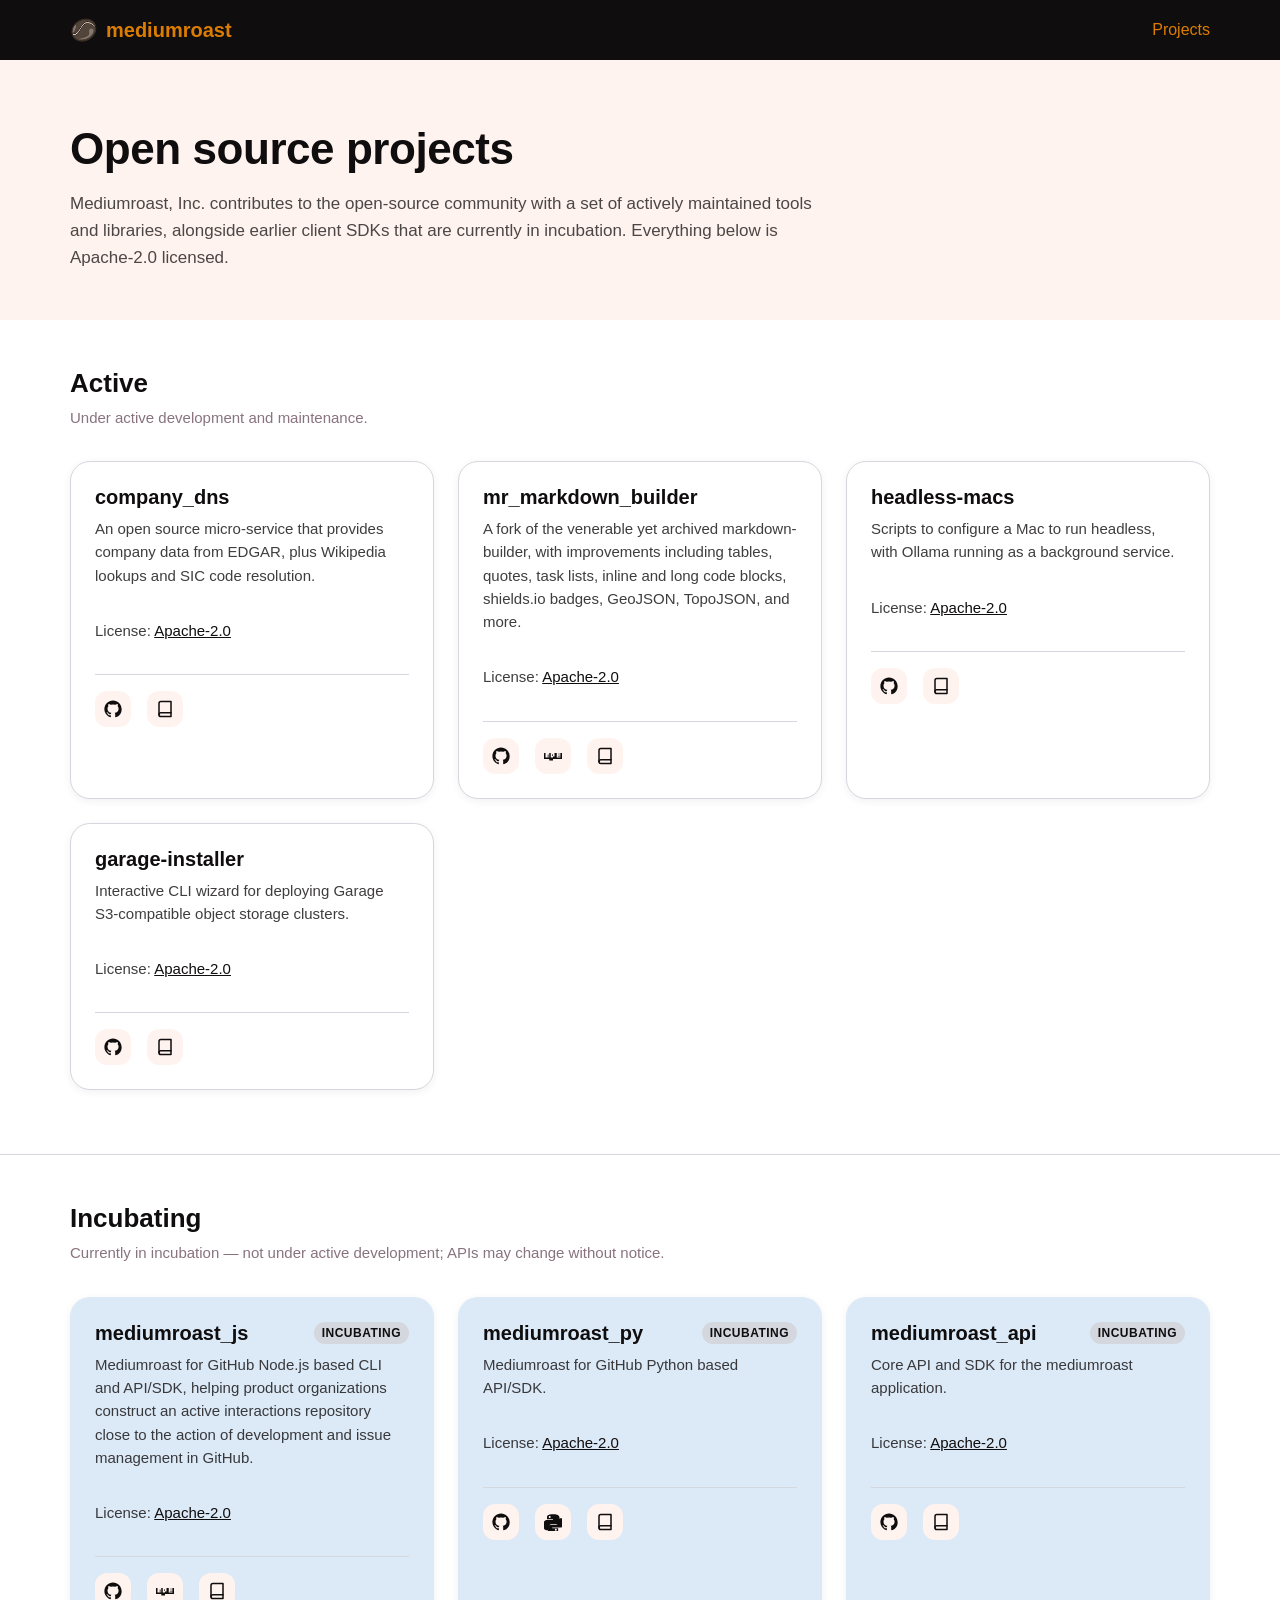
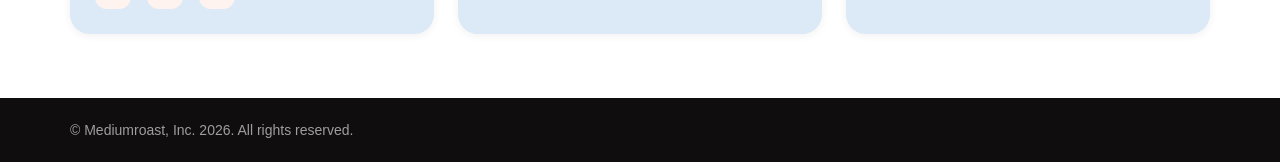
==== commit 4a0c04b9: "Add missing project-documentation links and update plan headless-macs, garage-installer, and mediumr" ====
--- a/docs/index.html
+++ b/docs/index.html
@@ -109,6 +109,9 @@
               <a href="https://github.com/mediumroast/headless-macs" target="_blank" rel="noreferrer" aria-label="headless-macs on GitHub">
                 <svg viewBox="0 0 24 24" fill="currentColor" aria-hidden="true"><path d="M12 .5C5.73.5.5 5.73.5 12c0 5.09 3.29 9.39 7.86 10.91.58.1.79-.25.79-.56 0-.27-.01-1.17-.02-2.12-3.2.7-3.88-1.36-3.88-1.36-.52-1.34-1.28-1.7-1.28-1.7-1.05-.72.08-.7.08-.7 1.16.08 1.77 1.19 1.77 1.19 1.03 1.77 2.7 1.26 3.36.96.1-.75.4-1.26.73-1.55-2.55-.29-5.23-1.28-5.23-5.69 0-1.26.45-2.29 1.19-3.09-.12-.29-.52-1.46.11-3.05 0 0 .97-.31 3.18 1.18a11.05 11.05 0 0 1 5.79 0c2.2-1.49 3.17-1.18 3.17-1.18.63 1.59.23 2.76.11 3.05.74.8 1.19 1.83 1.19 3.09 0 4.42-2.69 5.39-5.25 5.68.41.36.78 1.07.78 2.15 0 1.55-.01 2.8-.01 3.18 0 .31.21.67.8.56A10.51 10.51 0 0 0 23.5 12C23.5 5.73 18.27.5 12 .5Z"/></svg>
               </a>
+              <a href="https://mediumroast.github.io/headless-macs/" target="_blank" rel="noreferrer" aria-label="headless-macs documentation">
+                <svg viewBox="0 0 24 24" fill="none" stroke="currentColor" stroke-width="2" stroke-linecap="round" stroke-linejoin="round" aria-hidden="true"><path d="M4 19.5A2.5 2.5 0 0 1 6.5 17H20"/><path d="M6.5 2H20v20H6.5A2.5 2.5 0 0 1 4 19.5v-15A2.5 2.5 0 0 1 6.5 2z"/></svg>
+              </a>
             </div>
           </article>
 
@@ -126,6 +129,9 @@
             <div class="card-links">
               <a href="https://github.com/miha42-github/garage-installer" target="_blank" rel="noreferrer" aria-label="garage-installer on GitHub">
                 <svg viewBox="0 0 24 24" fill="currentColor" aria-hidden="true"><path d="M12 .5C5.73.5.5 5.73.5 12c0 5.09 3.29 9.39 7.86 10.91.58.1.79-.25.79-.56 0-.27-.01-1.17-.02-2.12-3.2.7-3.88-1.36-3.88-1.36-.52-1.34-1.28-1.7-1.28-1.7-1.05-.72.08-.7.08-.7 1.16.08 1.77 1.19 1.77 1.19 1.03 1.77 2.7 1.26 3.36.96.1-.75.4-1.26.73-1.55-2.55-.29-5.23-1.28-5.23-5.69 0-1.26.45-2.29 1.19-3.09-.12-.29-.52-1.46.11-3.05 0 0 .97-.31 3.18 1.18a11.05 11.05 0 0 1 5.79 0c2.2-1.49 3.17-1.18 3.17-1.18.63 1.59.23 2.76.11 3.05.74.8 1.19 1.83 1.19 3.09 0 4.42-2.69 5.39-5.25 5.68.41.36.78 1.07.78 2.15 0 1.55-.01 2.8-.01 3.18 0 .31.21.67.8.56A10.51 10.51 0 0 0 23.5 12C23.5 5.73 18.27.5 12 .5Z"/></svg>
+              </a>
+              <a href="https://miha42-github.github.io/garage-installer/" target="_blank" rel="noreferrer" aria-label="garage-installer documentation">
+                <svg viewBox="0 0 24 24" fill="none" stroke="currentColor" stroke-width="2" stroke-linecap="round" stroke-linejoin="round" aria-hidden="true"><path d="M4 19.5A2.5 2.5 0 0 1 6.5 17H20"/><path d="M6.5 2H20v20H6.5A2.5 2.5 0 0 1 4 19.5v-15A2.5 2.5 0 0 1 6.5 2z"/></svg>
               </a>
             </div>
           </article>
@@ -210,6 +216,9 @@
             <div class="card-links">
               <a href="https://github.com/mediumroast/mediumroast_api" target="_blank" rel="noreferrer" aria-label="mediumroast_api on GitHub">
                 <svg viewBox="0 0 24 24" fill="currentColor" aria-hidden="true"><path d="M12 .5C5.73.5.5 5.73.5 12c0 5.09 3.29 9.39 7.86 10.91.58.1.79-.25.79-.56 0-.27-.01-1.17-.02-2.12-3.2.7-3.88-1.36-3.88-1.36-.52-1.34-1.28-1.7-1.28-1.7-1.05-.72.08-.7.08-.7 1.16.08 1.77 1.19 1.77 1.19 1.03 1.77 2.7 1.26 3.36.96.1-.75.4-1.26.73-1.55-2.55-.29-5.23-1.28-5.23-5.69 0-1.26.45-2.29 1.19-3.09-.12-.29-.52-1.46.11-3.05 0 0 .97-.31 3.18 1.18a11.05 11.05 0 0 1 5.79 0c2.2-1.49 3.17-1.18 3.17-1.18.63 1.59.23 2.76.11 3.05.74.8 1.19 1.83 1.19 3.09 0 4.42-2.69 5.39-5.25 5.68.41.36.78 1.07.78 2.15 0 1.55-.01 2.8-.01 3.18 0 .31.21.67.8.56A10.51 10.51 0 0 0 23.5 12C23.5 5.73 18.27.5 12 .5Z"/></svg>
+              </a>
+              <a href="https://mediumroast.github.io/mediumroast_api/" target="_blank" rel="noreferrer" aria-label="mediumroast_api documentation">
+                <svg viewBox="0 0 24 24" fill="none" stroke="currentColor" stroke-width="2" stroke-linecap="round" stroke-linejoin="round" aria-hidden="true"><path d="M4 19.5A2.5 2.5 0 0 1 6.5 17H20"/><path d="M6.5 2H20v20H6.5A2.5 2.5 0 0 1 4 19.5v-15A2.5 2.5 0 0 1 6.5 2z"/></svg>
               </a>
             </div>
           </article>
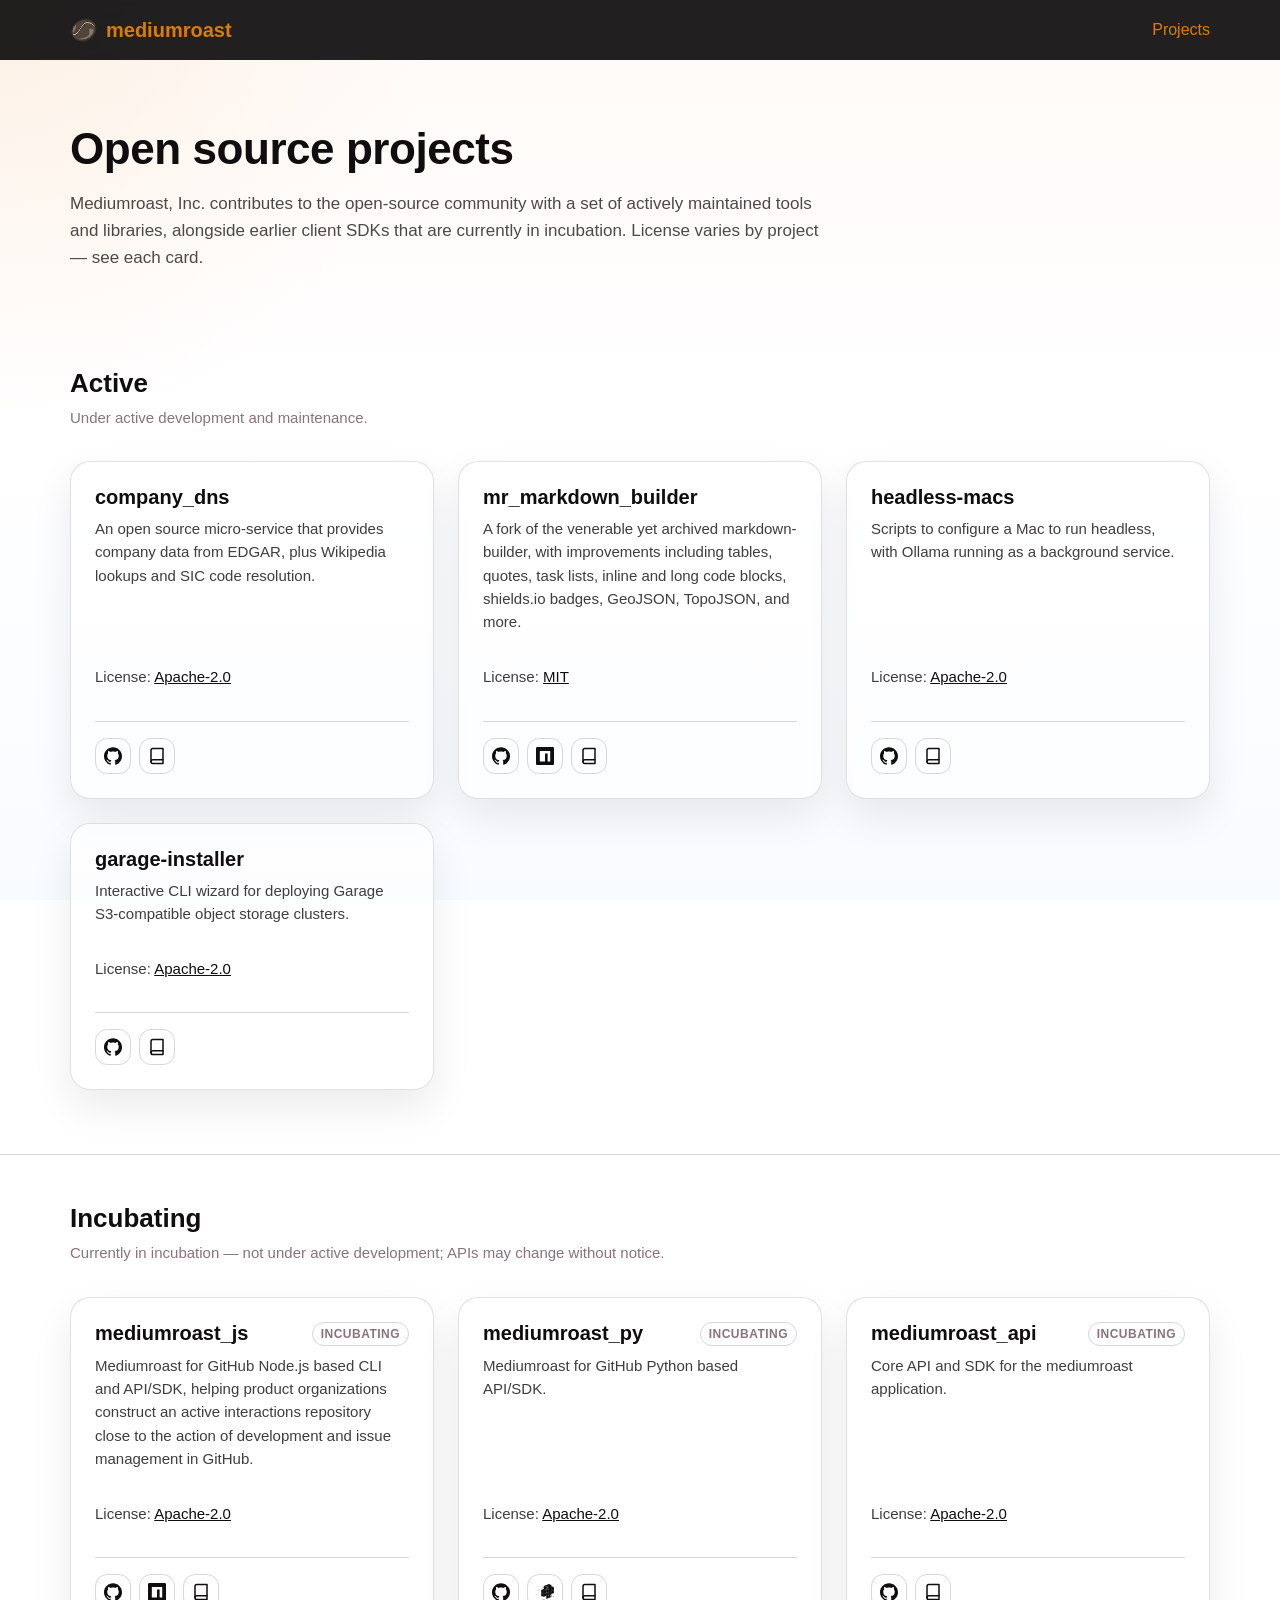
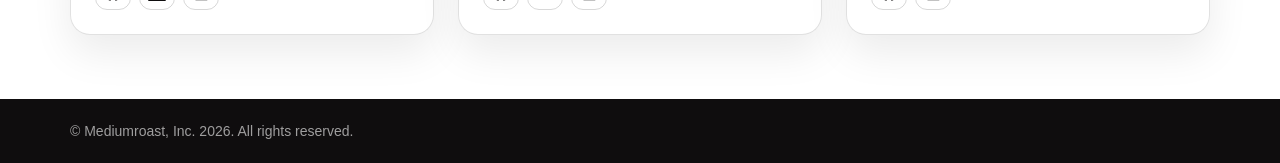
==== commit 1ff7002b: "Fix visual parity, license accuracy, and card layout bugs Compared the rebuilt page against live com" ====
--- a/docs/index.html
+++ b/docs/index.html
@@ -32,7 +32,7 @@
         <p>
           Mediumroast, Inc. contributes to the open-source community with a set of
           actively maintained tools and libraries, alongside earlier client SDKs that
-          are currently in incubation. Everything below is Apache-2.0 licensed.
+          are currently in incubation. License varies by project — see each card.
         </p>
       </div>
     </section>
@@ -52,16 +52,18 @@
             <div class="card-top">
               <h3>company_dns</h3>
             </div>
-            <p>
-              An open source micro-service that provides company data from EDGAR,
-              plus Wikipedia lookups and SIC code resolution.
-            </p>
+            <div class="card-body">
+              <p>
+                An open source micro-service that provides company data from EDGAR,
+                plus Wikipedia lookups and SIC code resolution.
+              </p>
+            </div>
             <p class="card-license">
               License: <a href="https://github.com/miha42-github/company_dns/blob/main/LICENSE" target="_blank" rel="noreferrer">Apache-2.0</a>
             </p>
             <div class="card-links">
               <a href="https://github.com/miha42-github/company_dns" target="_blank" rel="noreferrer" aria-label="company_dns on GitHub">
-                <svg viewBox="0 0 24 24" fill="currentColor" aria-hidden="true"><path d="M12 .5C5.73.5.5 5.73.5 12c0 5.09 3.29 9.39 7.86 10.91.58.1.79-.25.79-.56 0-.27-.01-1.17-.02-2.12-3.2.7-3.88-1.36-3.88-1.36-.52-1.34-1.28-1.7-1.28-1.7-1.05-.72.08-.7.08-.7 1.16.08 1.77 1.19 1.77 1.19 1.03 1.77 2.7 1.26 3.36.96.1-.75.4-1.26.73-1.55-2.55-.29-5.23-1.28-5.23-5.69 0-1.26.45-2.29 1.19-3.09-.12-.29-.52-1.46.11-3.05 0 0 .97-.31 3.18 1.18a11.05 11.05 0 0 1 5.79 0c2.2-1.49 3.17-1.18 3.17-1.18.63 1.59.23 2.76.11 3.05.74.8 1.19 1.83 1.19 3.09 0 4.42-2.69 5.39-5.25 5.68.41.36.78 1.07.78 2.15 0 1.55-.01 2.8-.01 3.18 0 .31.21.67.8.56A10.51 10.51 0 0 0 23.5 12C23.5 5.73 18.27.5 12 .5Z"/></svg>
+                <svg viewBox="0 0 24 24" fill="currentColor" aria-hidden="true"><path d="M12 .297c-6.63 0-12 5.373-12 12 0 5.303 3.438 9.8 8.205 11.385.6.113.82-.258.82-.577 0-.285-.01-1.04-.015-2.04-3.338.724-4.042-1.61-4.042-1.61C4.422 18.07 3.633 17.7 3.633 17.7c-1.087-.744.084-.729.084-.729 1.205.084 1.838 1.236 1.838 1.236 1.07 1.835 2.809 1.305 3.495.998.108-.776.417-1.305.76-1.605-2.665-.3-5.466-1.332-5.466-5.93 0-1.31.465-2.38 1.235-3.22-.135-.303-.54-1.523.105-3.176 0 0 1.005-.322 3.3 1.23.96-.267 1.98-.399 3-.405 1.02.006 2.04.138 3 .405 2.28-1.552 3.285-1.23 3.285-1.23.645 1.653.24 2.873.12 3.176.765.84 1.23 1.91 1.23 3.22 0 4.61-2.805 5.625-5.475 5.92.42.36.81 1.096.81 2.22 0 1.606-.015 2.896-.015 3.286 0 .315.21.69.825.57C20.565 22.092 24 17.592 24 12.297c0-6.627-5.373-12-12-12"/></svg>
               </a>
               <a href="https://miha42-github.github.io/company_dns/" target="_blank" rel="noreferrer" aria-label="company_dns documentation">
                 <svg viewBox="0 0 24 24" fill="none" stroke="currentColor" stroke-width="2" stroke-linecap="round" stroke-linejoin="round" aria-hidden="true"><path d="M4 19.5A2.5 2.5 0 0 1 6.5 17H20"/><path d="M6.5 2H20v20H6.5A2.5 2.5 0 0 1 4 19.5v-15A2.5 2.5 0 0 1 6.5 2z"/></svg>
@@ -73,20 +75,22 @@
             <div class="card-top">
               <h3>mr_markdown_builder</h3>
             </div>
-            <p>
-              A fork of the venerable yet archived markdown-builder, with
-              improvements including tables, quotes, task lists, inline and
-              long code blocks, shields.io badges, GeoJSON, TopoJSON, and more.
-            </p>
-            <p class="card-license">
-              License: <a href="https://github.com/mediumroast/mr_markdown_builder/blob/main/LICENSE" target="_blank" rel="noreferrer">Apache-2.0</a>
+            <div class="card-body">
+              <p>
+                A fork of the venerable yet archived markdown-builder, with
+                improvements including tables, quotes, task lists, inline and
+                long code blocks, shields.io badges, GeoJSON, TopoJSON, and more.
+              </p>
+            </div>
+            <p class="card-license">
+              License: <a href="https://github.com/mediumroast/mr_markdown_builder/blob/main/LICENSE" target="_blank" rel="noreferrer">MIT</a>
             </p>
             <div class="card-links">
               <a href="https://github.com/mediumroast/mr_markdown_builder" target="_blank" rel="noreferrer" aria-label="mr_markdown_builder on GitHub">
-                <svg viewBox="0 0 24 24" fill="currentColor" aria-hidden="true"><path d="M12 .5C5.73.5.5 5.73.5 12c0 5.09 3.29 9.39 7.86 10.91.58.1.79-.25.79-.56 0-.27-.01-1.17-.02-2.12-3.2.7-3.88-1.36-3.88-1.36-.52-1.34-1.28-1.7-1.28-1.7-1.05-.72.08-.7.08-.7 1.16.08 1.77 1.19 1.77 1.19 1.03 1.77 2.7 1.26 3.36.96.1-.75.4-1.26.73-1.55-2.55-.29-5.23-1.28-5.23-5.69 0-1.26.45-2.29 1.19-3.09-.12-.29-.52-1.46.11-3.05 0 0 .97-.31 3.18 1.18a11.05 11.05 0 0 1 5.79 0c2.2-1.49 3.17-1.18 3.17-1.18.63 1.59.23 2.76.11 3.05.74.8 1.19 1.83 1.19 3.09 0 4.42-2.69 5.39-5.25 5.68.41.36.78 1.07.78 2.15 0 1.55-.01 2.8-.01 3.18 0 .31.21.67.8.56A10.51 10.51 0 0 0 23.5 12C23.5 5.73 18.27.5 12 .5Z"/></svg>
+                <svg viewBox="0 0 24 24" fill="currentColor" aria-hidden="true"><path d="M12 .297c-6.63 0-12 5.373-12 12 0 5.303 3.438 9.8 8.205 11.385.6.113.82-.258.82-.577 0-.285-.01-1.04-.015-2.04-3.338.724-4.042-1.61-4.042-1.61C4.422 18.07 3.633 17.7 3.633 17.7c-1.087-.744.084-.729.084-.729 1.205.084 1.838 1.236 1.838 1.236 1.07 1.835 2.809 1.305 3.495.998.108-.776.417-1.305.76-1.605-2.665-.3-5.466-1.332-5.466-5.93 0-1.31.465-2.38 1.235-3.22-.135-.303-.54-1.523.105-3.176 0 0 1.005-.322 3.3 1.23.96-.267 1.98-.399 3-.405 1.02.006 2.04.138 3 .405 2.28-1.552 3.285-1.23 3.285-1.23.645 1.653.24 2.873.12 3.176.765.84 1.23 1.91 1.23 3.22 0 4.61-2.805 5.625-5.475 5.92.42.36.81 1.096.81 2.22 0 1.606-.015 2.896-.015 3.286 0 .315.21.69.825.57C20.565 22.092 24 17.592 24 12.297c0-6.627-5.373-12-12-12"/></svg>
               </a>
               <a href="https://www.npmjs.com/package/mr_markdown_builder" target="_blank" rel="noreferrer" aria-label="mr_markdown_builder on npm">
-                <svg viewBox="0 0 24 24" fill="currentColor" aria-hidden="true"><path d="M0 8h24v8H12v2H7v-2H0V8Zm2 6h3V10h1v4h1v-6H2v6Zm7-6v6h3v-1.5h2V8H9Zm2 1.5h1V12h-1V9.5Zm6-1.5v6h5v-1.5h-3.5v-1h3.5V9.5h-3.5V9h3.5V8h-5Z"/></svg>
+                <svg viewBox="0 0 24 24" fill="currentColor" aria-hidden="true"><path d="M1.763 0C.786 0 0 .786 0 1.763v20.474C0 23.214.786 24 1.763 24h20.474c.977 0 1.763-.786 1.763-1.763V1.763C24 .786 23.214 0 22.237 0zM5.13 5.323l13.837.019-.009 13.836h-3.464l.01-10.382h-3.456L12.04 19.17H5.113z"/></svg>
               </a>
               <a href="https://mediumroast.github.io/mr_markdown_builder/" target="_blank" rel="noreferrer" aria-label="mr_markdown_builder documentation">
                 <svg viewBox="0 0 24 24" fill="none" stroke="currentColor" stroke-width="2" stroke-linecap="round" stroke-linejoin="round" aria-hidden="true"><path d="M4 19.5A2.5 2.5 0 0 1 6.5 17H20"/><path d="M6.5 2H20v20H6.5A2.5 2.5 0 0 1 4 19.5v-15A2.5 2.5 0 0 1 6.5 2z"/></svg>
@@ -98,16 +102,18 @@
             <div class="card-top">
               <h3>headless-macs</h3>
             </div>
-            <p>
-              Scripts to configure a Mac to run headless, with Ollama running
-              as a background service.
-            </p>
+            <div class="card-body">
+              <p>
+                Scripts to configure a Mac to run headless, with Ollama running
+                as a background service.
+              </p>
+            </div>
             <p class="card-license">
               License: <a href="https://github.com/mediumroast/headless-macs/blob/main/LICENSE" target="_blank" rel="noreferrer">Apache-2.0</a>
             </p>
             <div class="card-links">
               <a href="https://github.com/mediumroast/headless-macs" target="_blank" rel="noreferrer" aria-label="headless-macs on GitHub">
-                <svg viewBox="0 0 24 24" fill="currentColor" aria-hidden="true"><path d="M12 .5C5.73.5.5 5.73.5 12c0 5.09 3.29 9.39 7.86 10.91.58.1.79-.25.79-.56 0-.27-.01-1.17-.02-2.12-3.2.7-3.88-1.36-3.88-1.36-.52-1.34-1.28-1.7-1.28-1.7-1.05-.72.08-.7.08-.7 1.16.08 1.77 1.19 1.77 1.19 1.03 1.77 2.7 1.26 3.36.96.1-.75.4-1.26.73-1.55-2.55-.29-5.23-1.28-5.23-5.69 0-1.26.45-2.29 1.19-3.09-.12-.29-.52-1.46.11-3.05 0 0 .97-.31 3.18 1.18a11.05 11.05 0 0 1 5.79 0c2.2-1.49 3.17-1.18 3.17-1.18.63 1.59.23 2.76.11 3.05.74.8 1.19 1.83 1.19 3.09 0 4.42-2.69 5.39-5.25 5.68.41.36.78 1.07.78 2.15 0 1.55-.01 2.8-.01 3.18 0 .31.21.67.8.56A10.51 10.51 0 0 0 23.5 12C23.5 5.73 18.27.5 12 .5Z"/></svg>
+                <svg viewBox="0 0 24 24" fill="currentColor" aria-hidden="true"><path d="M12 .297c-6.63 0-12 5.373-12 12 0 5.303 3.438 9.8 8.205 11.385.6.113.82-.258.82-.577 0-.285-.01-1.04-.015-2.04-3.338.724-4.042-1.61-4.042-1.61C4.422 18.07 3.633 17.7 3.633 17.7c-1.087-.744.084-.729.084-.729 1.205.084 1.838 1.236 1.838 1.236 1.07 1.835 2.809 1.305 3.495.998.108-.776.417-1.305.76-1.605-2.665-.3-5.466-1.332-5.466-5.93 0-1.31.465-2.38 1.235-3.22-.135-.303-.54-1.523.105-3.176 0 0 1.005-.322 3.3 1.23.96-.267 1.98-.399 3-.405 1.02.006 2.04.138 3 .405 2.28-1.552 3.285-1.23 3.285-1.23.645 1.653.24 2.873.12 3.176.765.84 1.23 1.91 1.23 3.22 0 4.61-2.805 5.625-5.475 5.92.42.36.81 1.096.81 2.22 0 1.606-.015 2.896-.015 3.286 0 .315.21.69.825.57C20.565 22.092 24 17.592 24 12.297c0-6.627-5.373-12-12-12"/></svg>
               </a>
               <a href="https://mediumroast.github.io/headless-macs/" target="_blank" rel="noreferrer" aria-label="headless-macs documentation">
                 <svg viewBox="0 0 24 24" fill="none" stroke="currentColor" stroke-width="2" stroke-linecap="round" stroke-linejoin="round" aria-hidden="true"><path d="M4 19.5A2.5 2.5 0 0 1 6.5 17H20"/><path d="M6.5 2H20v20H6.5A2.5 2.5 0 0 1 4 19.5v-15A2.5 2.5 0 0 1 6.5 2z"/></svg>
@@ -119,16 +125,18 @@
             <div class="card-top">
               <h3>garage-installer</h3>
             </div>
-            <p>
-              Interactive CLI wizard for deploying Garage S3-compatible object
-              storage clusters.
-            </p>
+            <div class="card-body">
+              <p>
+                Interactive CLI wizard for deploying Garage S3-compatible object
+                storage clusters.
+              </p>
+            </div>
             <p class="card-license">
               License: <a href="https://github.com/miha42-github/garage-installer/blob/main/LICENSE" target="_blank" rel="noreferrer">Apache-2.0</a>
             </p>
             <div class="card-links">
               <a href="https://github.com/miha42-github/garage-installer" target="_blank" rel="noreferrer" aria-label="garage-installer on GitHub">
-                <svg viewBox="0 0 24 24" fill="currentColor" aria-hidden="true"><path d="M12 .5C5.73.5.5 5.73.5 12c0 5.09 3.29 9.39 7.86 10.91.58.1.79-.25.79-.56 0-.27-.01-1.17-.02-2.12-3.2.7-3.88-1.36-3.88-1.36-.52-1.34-1.28-1.7-1.28-1.7-1.05-.72.08-.7.08-.7 1.16.08 1.77 1.19 1.77 1.19 1.03 1.77 2.7 1.26 3.36.96.1-.75.4-1.26.73-1.55-2.55-.29-5.23-1.28-5.23-5.69 0-1.26.45-2.29 1.19-3.09-.12-.29-.52-1.46.11-3.05 0 0 .97-.31 3.18 1.18a11.05 11.05 0 0 1 5.79 0c2.2-1.49 3.17-1.18 3.17-1.18.63 1.59.23 2.76.11 3.05.74.8 1.19 1.83 1.19 3.09 0 4.42-2.69 5.39-5.25 5.68.41.36.78 1.07.78 2.15 0 1.55-.01 2.8-.01 3.18 0 .31.21.67.8.56A10.51 10.51 0 0 0 23.5 12C23.5 5.73 18.27.5 12 .5Z"/></svg>
+                <svg viewBox="0 0 24 24" fill="currentColor" aria-hidden="true"><path d="M12 .297c-6.63 0-12 5.373-12 12 0 5.303 3.438 9.8 8.205 11.385.6.113.82-.258.82-.577 0-.285-.01-1.04-.015-2.04-3.338.724-4.042-1.61-4.042-1.61C4.422 18.07 3.633 17.7 3.633 17.7c-1.087-.744.084-.729.084-.729 1.205.084 1.838 1.236 1.838 1.236 1.07 1.835 2.809 1.305 3.495.998.108-.776.417-1.305.76-1.605-2.665-.3-5.466-1.332-5.466-5.93 0-1.31.465-2.38 1.235-3.22-.135-.303-.54-1.523.105-3.176 0 0 1.005-.322 3.3 1.23.96-.267 1.98-.399 3-.405 1.02.006 2.04.138 3 .405 2.28-1.552 3.285-1.23 3.285-1.23.645 1.653.24 2.873.12 3.176.765.84 1.23 1.91 1.23 3.22 0 4.61-2.805 5.625-5.475 5.92.42.36.81 1.096.81 2.22 0 1.606-.015 2.896-.015 3.286 0 .315.21.69.825.57C20.565 22.092 24 17.592 24 12.297c0-6.627-5.373-12-12-12"/></svg>
               </a>
               <a href="https://miha42-github.github.io/garage-installer/" target="_blank" rel="noreferrer" aria-label="garage-installer documentation">
                 <svg viewBox="0 0 24 24" fill="none" stroke="currentColor" stroke-width="2" stroke-linecap="round" stroke-linejoin="round" aria-hidden="true"><path d="M4 19.5A2.5 2.5 0 0 1 6.5 17H20"/><path d="M6.5 2H20v20H6.5A2.5 2.5 0 0 1 4 19.5v-15A2.5 2.5 0 0 1 6.5 2z"/></svg>
@@ -152,25 +160,27 @@
 
         <div class="project-grid">
 
-          <article class="project-card project-card--incubating" id="mediumroast-js">
+          <article class="project-card" id="mediumroast-js">
             <div class="card-top">
               <h3>mediumroast_js</h3>
               <span class="badge">Incubating</span>
             </div>
-            <p>
-              Mediumroast for GitHub Node.js based CLI and API/SDK, helping
-              product organizations construct an active interactions repository
-              close to the action of development and issue management in GitHub.
-            </p>
+            <div class="card-body">
+              <p>
+                Mediumroast for GitHub Node.js based CLI and API/SDK, helping
+                product organizations construct an active interactions repository
+                close to the action of development and issue management in GitHub.
+              </p>
+            </div>
             <p class="card-license">
               License: <a href="https://github.com/mediumroast/mediumroast_js/blob/main/LICENSE" target="_blank" rel="noreferrer">Apache-2.0</a>
             </p>
             <div class="card-links">
               <a href="https://github.com/mediumroast/mediumroast_js" target="_blank" rel="noreferrer" aria-label="mediumroast_js on GitHub">
-                <svg viewBox="0 0 24 24" fill="currentColor" aria-hidden="true"><path d="M12 .5C5.73.5.5 5.73.5 12c0 5.09 3.29 9.39 7.86 10.91.58.1.79-.25.79-.56 0-.27-.01-1.17-.02-2.12-3.2.7-3.88-1.36-3.88-1.36-.52-1.34-1.28-1.7-1.28-1.7-1.05-.72.08-.7.08-.7 1.16.08 1.77 1.19 1.77 1.19 1.03 1.77 2.7 1.26 3.36.96.1-.75.4-1.26.73-1.55-2.55-.29-5.23-1.28-5.23-5.69 0-1.26.45-2.29 1.19-3.09-.12-.29-.52-1.46.11-3.05 0 0 .97-.31 3.18 1.18a11.05 11.05 0 0 1 5.79 0c2.2-1.49 3.17-1.18 3.17-1.18.63 1.59.23 2.76.11 3.05.74.8 1.19 1.83 1.19 3.09 0 4.42-2.69 5.39-5.25 5.68.41.36.78 1.07.78 2.15 0 1.55-.01 2.8-.01 3.18 0 .31.21.67.8.56A10.51 10.51 0 0 0 23.5 12C23.5 5.73 18.27.5 12 .5Z"/></svg>
+                <svg viewBox="0 0 24 24" fill="currentColor" aria-hidden="true"><path d="M12 .297c-6.63 0-12 5.373-12 12 0 5.303 3.438 9.8 8.205 11.385.6.113.82-.258.82-.577 0-.285-.01-1.04-.015-2.04-3.338.724-4.042-1.61-4.042-1.61C4.422 18.07 3.633 17.7 3.633 17.7c-1.087-.744.084-.729.084-.729 1.205.084 1.838 1.236 1.838 1.236 1.07 1.835 2.809 1.305 3.495.998.108-.776.417-1.305.76-1.605-2.665-.3-5.466-1.332-5.466-5.93 0-1.31.465-2.38 1.235-3.22-.135-.303-.54-1.523.105-3.176 0 0 1.005-.322 3.3 1.23.96-.267 1.98-.399 3-.405 1.02.006 2.04.138 3 .405 2.28-1.552 3.285-1.23 3.285-1.23.645 1.653.24 2.873.12 3.176.765.84 1.23 1.91 1.23 3.22 0 4.61-2.805 5.625-5.475 5.92.42.36.81 1.096.81 2.22 0 1.606-.015 2.896-.015 3.286 0 .315.21.69.825.57C20.565 22.092 24 17.592 24 12.297c0-6.627-5.373-12-12-12"/></svg>
               </a>
               <a href="https://www.npmjs.com/package/mediumroast_js" target="_blank" rel="noreferrer" aria-label="mediumroast_js on npm">
-                <svg viewBox="0 0 24 24" fill="currentColor" aria-hidden="true"><path d="M0 8h24v8H12v2H7v-2H0V8Zm2 6h3V10h1v4h1v-6H2v6Zm7-6v6h3v-1.5h2V8H9Zm2 1.5h1V12h-1V9.5Zm6-1.5v6h5v-1.5h-3.5v-1h3.5V9.5h-3.5V9h3.5V8h-5Z"/></svg>
+                <svg viewBox="0 0 24 24" fill="currentColor" aria-hidden="true"><path d="M1.763 0C.786 0 0 .786 0 1.763v20.474C0 23.214.786 24 1.763 24h20.474c.977 0 1.763-.786 1.763-1.763V1.763C24 .786 23.214 0 22.237 0zM5.13 5.323l13.837.019-.009 13.836h-3.464l.01-10.382h-3.456L12.04 19.17H5.113z"/></svg>
               </a>
               <a href="https://mediumroast.github.io/mediumroast_js/" target="_blank" rel="noreferrer" aria-label="mediumroast_js documentation">
                 <svg viewBox="0 0 24 24" fill="none" stroke="currentColor" stroke-width="2" stroke-linecap="round" stroke-linejoin="round" aria-hidden="true"><path d="M4 19.5A2.5 2.5 0 0 1 6.5 17H20"/><path d="M6.5 2H20v20H6.5A2.5 2.5 0 0 1 4 19.5v-15A2.5 2.5 0 0 1 6.5 2z"/></svg>
@@ -178,23 +188,25 @@
             </div>
           </article>
 
-          <article class="project-card project-card--incubating" id="mediumroast-py">
+          <article class="project-card" id="mediumroast-py">
             <div class="card-top">
               <h3>mediumroast_py</h3>
               <span class="badge">Incubating</span>
             </div>
-            <p>
-              Mediumroast for GitHub Python based API/SDK.
-            </p>
+            <div class="card-body">
+              <p>
+                Mediumroast for GitHub Python based API/SDK.
+              </p>
+            </div>
             <p class="card-license">
               License: <a href="https://github.com/mediumroast/mediumroast_py/blob/main/LICENSE" target="_blank" rel="noreferrer">Apache-2.0</a>
             </p>
             <div class="card-links">
               <a href="https://github.com/mediumroast/mediumroast_py" target="_blank" rel="noreferrer" aria-label="mediumroast_py on GitHub">
-                <svg viewBox="0 0 24 24" fill="currentColor" aria-hidden="true"><path d="M12 .5C5.73.5.5 5.73.5 12c0 5.09 3.29 9.39 7.86 10.91.58.1.79-.25.79-.56 0-.27-.01-1.17-.02-2.12-3.2.7-3.88-1.36-3.88-1.36-.52-1.34-1.28-1.7-1.28-1.7-1.05-.72.08-.7.08-.7 1.16.08 1.77 1.19 1.77 1.19 1.03 1.77 2.7 1.26 3.36.96.1-.75.4-1.26.73-1.55-2.55-.29-5.23-1.28-5.23-5.69 0-1.26.45-2.29 1.19-3.09-.12-.29-.52-1.46.11-3.05 0 0 .97-.31 3.18 1.18a11.05 11.05 0 0 1 5.79 0c2.2-1.49 3.17-1.18 3.17-1.18.63 1.59.23 2.76.11 3.05.74.8 1.19 1.83 1.19 3.09 0 4.42-2.69 5.39-5.25 5.68.41.36.78 1.07.78 2.15 0 1.55-.01 2.8-.01 3.18 0 .31.21.67.8.56A10.51 10.51 0 0 0 23.5 12C23.5 5.73 18.27.5 12 .5Z"/></svg>
+                <svg viewBox="0 0 24 24" fill="currentColor" aria-hidden="true"><path d="M12 .297c-6.63 0-12 5.373-12 12 0 5.303 3.438 9.8 8.205 11.385.6.113.82-.258.82-.577 0-.285-.01-1.04-.015-2.04-3.338.724-4.042-1.61-4.042-1.61C4.422 18.07 3.633 17.7 3.633 17.7c-1.087-.744.084-.729.084-.729 1.205.084 1.838 1.236 1.838 1.236 1.07 1.835 2.809 1.305 3.495.998.108-.776.417-1.305.76-1.605-2.665-.3-5.466-1.332-5.466-5.93 0-1.31.465-2.38 1.235-3.22-.135-.303-.54-1.523.105-3.176 0 0 1.005-.322 3.3 1.23.96-.267 1.98-.399 3-.405 1.02.006 2.04.138 3 .405 2.28-1.552 3.285-1.23 3.285-1.23.645 1.653.24 2.873.12 3.176.765.84 1.23 1.91 1.23 3.22 0 4.61-2.805 5.625-5.475 5.92.42.36.81 1.096.81 2.22 0 1.606-.015 2.896-.015 3.286 0 .315.21.69.825.57C20.565 22.092 24 17.592 24 12.297c0-6.627-5.373-12-12-12"/></svg>
               </a>
               <a href="https://pypi.org/project/mediumroast-py/" target="_blank" rel="noreferrer" aria-label="mediumroast_py on PyPI">
-                <svg viewBox="0 0 24 24" fill="currentColor" aria-hidden="true"><path d="M11.9 1.6c-1.5 0-2.9.1-4.1.4C4.6 2.6 4 3.7 4 5.7v2.7h7.9v1H4c-2.1 0-3.9 1.3-4.5 3.7-.6 2.3-.6 3.7 0 6.1.5 2 1.7 3.7 3.8 3.7h2.5v-3.4c0-2.3 2-4.4 4.4-4.4h7c1.9 0 3.4-1.6 3.4-3.5V5.7c0-1.8-1.5-3.2-3.4-3.5-1.2-.2-2.6-.4-4-.4-.1 0-1.6 0-1.3 0Zm-4.3 2.4c.7 0 1.3.6 1.3 1.3s-.6 1.3-1.3 1.3-1.3-.6-1.3-1.3.6-1.3 1.3-1.3ZM19.9 8.4v3.3c0 2.4-2 4.4-4.4 4.4h-7c-1.8 0-3.4 1.6-3.4 3.5v3.4c0 1.8 1.6 2.9 3.4 3.5 2.2.6 4.3.7 7 0 1.8-.5 3.4-1.6 3.4-3.5v-2.7h-7.9v-1h11.8c2.1 0 2.9-1.4 3.6-3.7.7-2.4.6-4.6 0-6.1-.5-1.6-1.5-2.6-2.9-2.6h-1.7Zm-4.1 12.6c.7 0 1.3.6 1.3 1.3s-.6 1.3-1.3 1.3-1.3-.6-1.3-1.3.6-1.3 1.3-1.3Z"/></svg>
+                <svg viewBox="0 0 24 24" fill="currentColor" aria-hidden="true"><path d="M23.922 13.58v3.912L20.55 18.72l-.078.055.052.037 3.45-1.256.026-.036v-3.997l-.053-.036-.025.092zM23.621 5.618l-3.04 1.107v3.912l3.339-1.215V5.509zM23.92 13.457V9.544l-3.336 1.215v3.913zM20.47 14.71V10.8L17.17 12v3.913zM17.034 19.996v-3.912l-3.313 1.206v3.912zM17.17 16.057v3.868l3.314-1.206V14.85l-3.314 1.206zm2.093 1.882c-.367.134-.663-.074-.663-.463s.296-.814.663-.947c.365-.133.662.075.662.464s-.297.814-.662.946zM13.225 9.315l.365-.132-3.285-1.197-3.323 1.21.102.037 3.184 1.16zM20.507 10.664V6.751L17.17 7.965v3.913zM17.058 11.918V8.005l-3.302 1.202v3.912zM13.643 9.246l-3.336 1.215v3.913l3.336-1.215zM6.907 13.165l3.322 1.209v-3.913L6.907 9.252zM10.34 7.873l3.281 1.193V5.198l-3.28-1.193zM20.507 2.715L17.19 3.922v3.913l3.317-1.207zM16.95 3.903L13.724 2.73l-3.269 1.19 3.225 1.174zM15.365 4.606l-1.624.592v3.868l3.317-1.207V3.991l-1.693.615zm-.391 2.778c-.367.134-.662-.074-.662-.464s.295-.813.662-.946c.366-.133.663.074.663.464s-.297.813-.663.946zM10.229 18.41v-3.914l-3.322-1.209V17.2zM13.678 17.182v-3.913l-3.371 1.227v3.913zM13.756 17.154l3.3-1.2V12.04l-3.3 1.2zM13.678 21.217l-3.371 1.227v-3.912h-.078v3.912l-3.322-1.209v-3.913l-.053-.058-.025-.06-3.336-1.21v-3.948l.034.013 3.287 1.196.015-.078-3.261-1.187 3.26-1.187v-.109L3.876 9.62l-.307-.112 3.26-1.188v.877l.079-.055V6.769l3.257 1.185.058-.061L7.084 6.75l-.102-.037 3.24-1.179v-.083L6.854 6.677v.018l-.025.018v1.523L3.44 9.47v.02l-.025.017v4.007l-3.39 1.233v.019L0 14.784v3.995l.025.037 3.4 1.237.008-.006.007.01 3.4 1.238.008-.006.006.01 3.4 1.237.014-.009.012.01 3.45-1.256.026-.037-.078-.027zM3.493 9.563l3.257 1.185-3.257 1.187V9.562zM3.4 19.96L.078 18.752v-3.913l2.361.86.96.349v3.913zm.015-3.99L.335 14.85l-.182-.066 3.262-1.187v2.374zm3.399 5.231l-3.321-1.209v-3.912l3.321 1.209v3.912zM23.791 5.434l-3.21-1.17v2.338zM20.387 2.643l-3.24-1.18-3.27 1.19 3.247 1.182z"/></svg>
               </a>
               <a href="https://mediumroast.github.io/mediumroast_py/" target="_blank" rel="noreferrer" aria-label="mediumroast_py documentation">
                 <svg viewBox="0 0 24 24" fill="none" stroke="currentColor" stroke-width="2" stroke-linecap="round" stroke-linejoin="round" aria-hidden="true"><path d="M4 19.5A2.5 2.5 0 0 1 6.5 17H20"/><path d="M6.5 2H20v20H6.5A2.5 2.5 0 0 1 4 19.5v-15A2.5 2.5 0 0 1 6.5 2z"/></svg>
@@ -202,20 +214,22 @@
             </div>
           </article>
 
-          <article class="project-card project-card--incubating" id="mediumroast-api">
+          <article class="project-card" id="mediumroast-api">
             <div class="card-top">
               <h3>mediumroast_api</h3>
               <span class="badge">Incubating</span>
             </div>
-            <p>
-              Core API and SDK for the mediumroast application.
-            </p>
+            <div class="card-body">
+              <p>
+                Core API and SDK for the mediumroast application.
+              </p>
+            </div>
             <p class="card-license">
               License: <a href="https://github.com/mediumroast/mediumroast_api/blob/main/LICENSE" target="_blank" rel="noreferrer">Apache-2.0</a>
             </p>
             <div class="card-links">
               <a href="https://github.com/mediumroast/mediumroast_api" target="_blank" rel="noreferrer" aria-label="mediumroast_api on GitHub">
-                <svg viewBox="0 0 24 24" fill="currentColor" aria-hidden="true"><path d="M12 .5C5.73.5.5 5.73.5 12c0 5.09 3.29 9.39 7.86 10.91.58.1.79-.25.79-.56 0-.27-.01-1.17-.02-2.12-3.2.7-3.88-1.36-3.88-1.36-.52-1.34-1.28-1.7-1.28-1.7-1.05-.72.08-.7.08-.7 1.16.08 1.77 1.19 1.77 1.19 1.03 1.77 2.7 1.26 3.36.96.1-.75.4-1.26.73-1.55-2.55-.29-5.23-1.28-5.23-5.69 0-1.26.45-2.29 1.19-3.09-.12-.29-.52-1.46.11-3.05 0 0 .97-.31 3.18 1.18a11.05 11.05 0 0 1 5.79 0c2.2-1.49 3.17-1.18 3.17-1.18.63 1.59.23 2.76.11 3.05.74.8 1.19 1.83 1.19 3.09 0 4.42-2.69 5.39-5.25 5.68.41.36.78 1.07.78 2.15 0 1.55-.01 2.8-.01 3.18 0 .31.21.67.8.56A10.51 10.51 0 0 0 23.5 12C23.5 5.73 18.27.5 12 .5Z"/></svg>
+                <svg viewBox="0 0 24 24" fill="currentColor" aria-hidden="true"><path d="M12 .297c-6.63 0-12 5.373-12 12 0 5.303 3.438 9.8 8.205 11.385.6.113.82-.258.82-.577 0-.285-.01-1.04-.015-2.04-3.338.724-4.042-1.61-4.042-1.61C4.422 18.07 3.633 17.7 3.633 17.7c-1.087-.744.084-.729.084-.729 1.205.084 1.838 1.236 1.838 1.236 1.07 1.835 2.809 1.305 3.495.998.108-.776.417-1.305.76-1.605-2.665-.3-5.466-1.332-5.466-5.93 0-1.31.465-2.38 1.235-3.22-.135-.303-.54-1.523.105-3.176 0 0 1.005-.322 3.3 1.23.96-.267 1.98-.399 3-.405 1.02.006 2.04.138 3 .405 2.28-1.552 3.285-1.23 3.285-1.23.645 1.653.24 2.873.12 3.176.765.84 1.23 1.91 1.23 3.22 0 4.61-2.805 5.625-5.475 5.92.42.36.81 1.096.81 2.22 0 1.606-.015 2.896-.015 3.286 0 .315.21.69.825.57C20.565 22.092 24 17.592 24 12.297c0-6.627-5.373-12-12-12"/></svg>
               </a>
               <a href="https://mediumroast.github.io/mediumroast_api/" target="_blank" rel="noreferrer" aria-label="mediumroast_api documentation">
                 <svg viewBox="0 0 24 24" fill="none" stroke="currentColor" stroke-width="2" stroke-linecap="round" stroke-linejoin="round" aria-hidden="true"><path d="M4 19.5A2.5 2.5 0 0 1 6.5 17H20"/><path d="M6.5 2H20v20H6.5A2.5 2.5 0 0 1 4 19.5v-15A2.5 2.5 0 0 1 6.5 2z"/></svg>
--- a/docs/style.css
+++ b/docs/style.css
@@ -1,6 +1,7 @@
 /* Mediumroast open source projects — hand-authored static styles.
-   Tokens ported from the mediumroast.io UX style guide
-   (manifold/wiki/guides/ux/style-guide.md). */
+   Tokens verified against the live mediumroast.io frontend (computed
+   styles pulled from www.mediumroast.io, not just the written style
+   guide) so this page reads as part of the same site family. */
 
 :root {
   --color-brand-dark: #0F0D0E;
@@ -28,8 +29,8 @@
   --radius-md: 20px;
   --radius-lg: 28px;
 
-  --shadow-soft: 0 2px 8px rgba(15, 13, 14, 0.06);
-  --shadow-card: 0 8px 24px rgba(15, 13, 14, 0.12);
+  --shadow-soft: 0 20px 50px rgba(15, 13, 14, 0.12);
+  --shadow-card: 0 18px 40px rgba(15, 13, 14, 0.08);
 
   --container-width: 1140px;
 }
@@ -47,7 +48,10 @@
   margin: 0;
   font-family: var(--font-sans);
   color: var(--color-brand-dark);
-  background: var(--color-white);
+  background:
+    radial-gradient(circle at 0% 0%, rgba(220, 125, 0, 0.08), transparent 28%),
+    linear-gradient(180deg, #fffaf7 0%, #ffffff 45%, #f8fbff 100%);
+  background-attachment: fixed;
 }
 
 a {
@@ -70,10 +74,15 @@
   margin: 0 auto;
 }
 
-/* Header */
+/* Header — sticky, blurred dark glass, matching mediumroast.io */
 
 .site-header {
-  background: var(--color-brand-dark);
+  position: sticky;
+  top: 0;
+  z-index: 10;
+  background: rgba(15, 13, 14, 0.92);
+  backdrop-filter: blur(14px);
+  -webkit-backdrop-filter: blur(14px);
   padding: var(--space-3) 0;
 }
 
@@ -118,7 +127,6 @@
 
 .hero {
   padding: var(--space-7) 0 var(--space-6);
-  background: var(--color-off-white);
 }
 
 .hero h1 {
@@ -136,7 +144,8 @@
   color: rgba(15, 13, 14, 0.75);
 }
 
-/* Sections */
+/* Sections — no per-section fill; the body gradient carries through
+   consistently behind Active and Incubating alike. */
 
 .projects-section {
   padding: var(--space-6) 0 var(--space-7);
@@ -170,29 +179,29 @@
 .project-grid {
   display: grid;
   grid-template-columns: repeat(3, 1fr);
+  align-items: stretch;
   gap: var(--space-4);
 }
 
-/* Cards */
+/* Cards — transparent/bordered shell (matches mediumroast.io's
+   product-walkthrough-block: no fill color, just border + soft shadow),
+   consistent between Active and Incubating. Status is conveyed only by
+   the badge, not by recoloring the whole card. */
 
 .project-card {
   display: flex;
   flex-direction: column;
-  background: var(--color-white);
-  border: 1px solid var(--color-border);
+  height: 100%;
+  background: rgba(255, 255, 255, 0.6);
+  border: 1px solid rgba(15, 13, 14, 0.12);
   border-radius: var(--radius-md);
-  box-shadow: var(--shadow-soft);
+  box-shadow: var(--shadow-card);
   padding: var(--space-4);
   transition: box-shadow 0.2s ease-in-out;
 }
 
 .project-card:hover {
-  box-shadow: var(--shadow-card);
-}
-
-.project-card--incubating {
-  background: var(--color-light-blue);
-  border-color: transparent;
+  box-shadow: var(--shadow-soft);
 }
 
 .card-top {
@@ -218,8 +227,9 @@
   font-weight: 700;
   text-transform: uppercase;
   letter-spacing: 0.04em;
-  background: var(--color-border);
-  color: var(--color-brand-dark);
+  background: rgba(255, 255, 255, 0.76);
+  border: 1px solid var(--color-border);
+  color: var(--color-muted);
 }
 
 .project-card p {
@@ -229,16 +239,23 @@
   color: rgba(15, 13, 14, 0.8);
 }
 
+.card-body {
+  flex: 1;
+}
+
 .card-status-note {
   font-size: 13px;
   color: var(--color-muted);
 }
 
+/* License line — same position/format on every card: directly above
+   the link row, label + linked SPDX name, nothing else. */
+
 .card-license {
-  margin-top: auto;
   font-size: 13px;
   color: var(--color-muted);
   padding-top: var(--space-3);
+  margin-top: auto;
 }
 
 .card-license a {
@@ -248,11 +265,14 @@
 
 .card-links {
   display: flex;
-  gap: var(--space-3);
+  gap: var(--space-2);
   padding-top: var(--space-3);
   margin-top: var(--space-3);
   border-top: 1px solid var(--color-border);
 }
+
+/* Icon buttons: background matches the card (transparent), just an
+   outline — color only shifts on hover/focus to signal it's a link. */
 
 .card-links a {
   display: inline-flex;
@@ -260,20 +280,25 @@
   justify-content: center;
   width: 36px;
   height: 36px;
+  flex-shrink: 0;
   border-radius: var(--radius-sm);
+  background: transparent;
+  border: 1px solid rgba(15, 13, 14, 0.16);
   color: var(--color-brand-dark);
-  background: var(--color-off-white);
+  transition: border-color 0.15s ease-in-out, color 0.15s ease-in-out;
 }
 
 .card-links a:hover,
 .card-links a:focus-visible {
-  background: var(--color-tech-cyan);
-  color: var(--color-white);
+  border-color: var(--color-tech-cyan);
+  color: var(--color-tech-cyan);
 }
 
 .card-links svg {
   width: 18px;
   height: 18px;
+  flex-shrink: 0;
+  display: block;
 }
 
 /* Footer */
